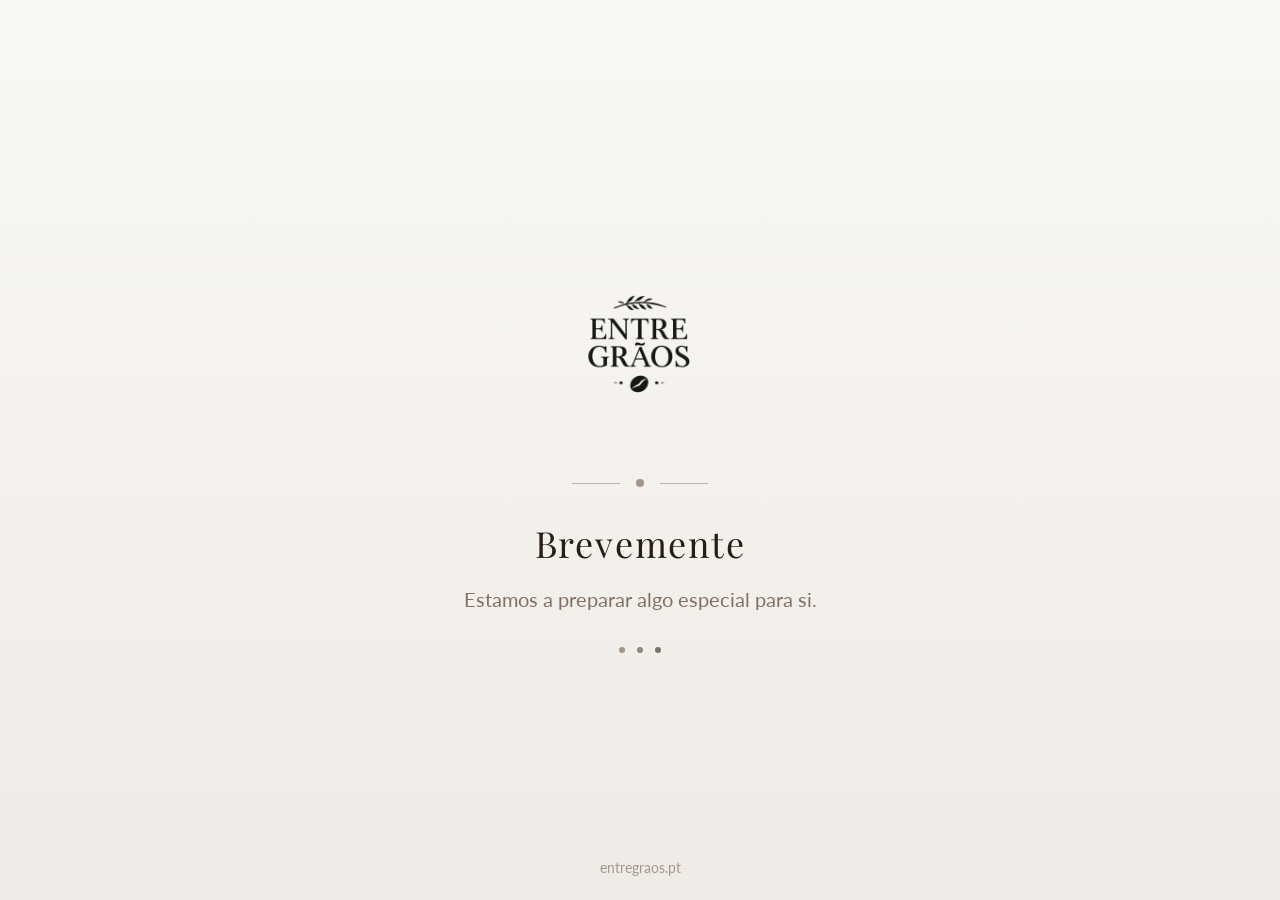
==== index.html @ 99900ed4 "Add files via upload" ====
<!DOCTYPE html>
<html lang="pt">
<head>
  <meta charset="UTF-8" />
  <meta name="viewport" content="width=device-width, initial-scale=1.0" />
  <title>Entre Grãos | Brevemente</title>
  <meta name="description" content="Entre Grãos - Em breve. Estamos a preparar algo especial para si." />
  <meta name="author" content="Entre Grãos" />
  <meta property="og:title" content="Entre Grãos | Brevemente" />
  <meta property="og:description" content="Em breve. Estamos a preparar algo especial para si." />
  <meta property="og:type" content="website" />
  <meta name="twitter:card" content="summary_large_image" />
  <link rel="preconnect" href="https://fonts.googleapis.com" />
  <link rel="preconnect" href="https://fonts.gstatic.com" crossorigin />
  <link href="https://fonts.googleapis.com/css2?family=Playfair+Display:wght@400;500;600;700&family=Lato:wght@300;400;700&display=swap" rel="stylesheet" />
  <link rel="stylesheet" href="style.css" />
</head>
<body>

  <!-- Decorative floating dots -->
  <div class="decorations">
    <span class="dot dot-1"></span>
    <span class="dot dot-2"></span>
    <span class="dot dot-3"></span>
    <span class="dot dot-4"></span>
  </div>

  <!-- Main content -->
  <main class="container">
    <img src="logo-entregraos.png" alt="Entre Grãos" class="logo" />

    <div class="divider">
      <span class="line"></span>
      <span class="circle"></span>
      <span class="line"></span>
    </div>

    <h1>Brevemente</h1>
    <p class="subtitle">Estamos a preparar algo especial para si.</p>

    <div class="loading-dots">
      <span></span>
      <span></span>
      <span></span>
    </div>
  </main>

  <footer>
    <p>entregraos.pt</p>
  </footer>

  <script src="script.js"></script>
</body>
</html>
---- style.css ----
/* === Reset & Base === */
*, *::before, *::after {
  margin: 0;
  padding: 0;
  box-sizing: border-box;
}

:root {
  --coffee-dark: hsl(25, 40%, 12%);
  --coffee-medium: hsl(25, 30%, 25%);
  --coffee-light: hsl(30, 25%, 35%);
  --cream: hsl(40, 35%, 94%);
  --cream-dark: hsl(35, 25%, 88%);
  --bg-start: hsl(40, 30%, 97%);
  --bg-end: hsl(35, 20%, 92%);
  --text-main: hsl(25, 30%, 12%);
  --text-muted: hsl(25, 15%, 45%);
}

html, body {
  height: 100%;
}

body {
  font-family: 'Lato', sans-serif;
  background: linear-gradient(180deg, var(--bg-start) 0%, var(--bg-end) 100%);
  color: var(--text-main);
  display: flex;
  flex-direction: column;
  align-items: center;
  justify-content: center;
  min-height: 100vh;
  overflow: hidden;
  position: relative;
  -webkit-font-smoothing: antialiased;
  -moz-osx-font-smoothing: grayscale;
}

/* === Decorative floating dots === */
.decorations {
  position: absolute;
  inset: 0;
  pointer-events: none;
}

.dot {
  position: absolute;
  border-radius: 50%;
  opacity: 0;
  animation: float-dot linear infinite;
}

.dot-1 {
  width: 12px; height: 12px;
  top: 80px; left: 40px;
  background: hsla(30, 25%, 35%, 0.2);
  animation-duration: 4s;
}

.dot-2 {
  width: 8px; height: 8px;
  top: 160px; right: 80px;
  background: hsla(25, 30%, 25%, 0.15);
  animation-duration: 5s;
  animation-delay: 1s;
}

.dot-3 {
  width: 16px; height: 16px;
  bottom: 128px; left: 25%;
  background: hsla(30, 25%, 35%, 0.1);
  animation-duration: 6s;
  animation-delay: 2s;
}

.dot-4 {
  width: 8px; height: 8px;
  bottom: 192px; right: 33%;
  background: hsla(25, 40%, 12%, 0.1);
  animation-duration: 4.5s;
  animation-delay: 0.5s;
}

@keyframes float-dot {
  0%, 100% { transform: translateY(0); opacity: 0.8; }
  50% { transform: translateY(-15px); opacity: 1; }
}

/* === Main Container === */
.container {
  display: flex;
  flex-direction: column;
  align-items: center;
  text-align: center;
  max-width: 480px;
  padding: 0 24px;
  position: relative;
  z-index: 1;

  /* Entry animation */
  opacity: 0;
  transform: translateY(30px);
  animation: fade-up 0.8s ease-out forwards;
}

/* === Logo === */
.logo {
  width: 224px;
  height: auto;
  margin-bottom: 40px;
  opacity: 0;
  transform: scale(0.9);
  animation: scale-in 0.6s ease-out 0.2s forwards;
}

@media (min-width: 768px) {
  .logo {
    width: 288px;
  }
}

/* === Divider === */
.divider {
  display: flex;
  align-items: center;
  gap: 16px;
  margin-bottom: 32px;
  opacity: 0;
  transform: scaleX(0);
  animation: divider-in 0.5s ease-out 0.4s forwards;
}

.divider .line {
  width: 48px;
  height: 1px;
  background: hsla(30, 25%, 35%, 0.4);
}

.divider .circle {
  width: 8px;
  height: 8px;
  border-radius: 50%;
  background: hsla(25, 30%, 25%, 0.5);
}

/* === Typography === */
h1 {
  font-family: 'Playfair Display', serif;
  font-size: 1.875rem;
  font-weight: 400;
  letter-spacing: 0.05em;
  margin-bottom: 16px;
  opacity: 0;
  transform: translateY(20px);
  animation: fade-up 0.6s ease-out 0.5s forwards;
}

@media (min-width: 768px) {
  h1 {
    font-size: 2.25rem;
  }
}

.subtitle {
  font-size: 1.125rem;
  line-height: 1.6;
  color: var(--text-muted);
  margin-bottom: 32px;
  opacity: 0;
  transform: translateY(20px);
  animation: fade-up 0.6s ease-out 0.6s forwards;
}

@media (min-width: 768px) {
  .subtitle {
    font-size: 1.25rem;
  }
}

/* === Loading dots === */
.loading-dots {
  display: flex;
  gap: 12px;
  opacity: 0;
  animation: fade-in 0.6s ease-out 0.8s forwards;
}

.loading-dots span {
  width: 6px;
  height: 6px;
  border-radius: 50%;
  display: inline-block;
  animation: pulse-dot 2s ease-in-out infinite;
}

.loading-dots span:nth-child(1) {
  background: hsla(30, 25%, 35%, 0.6);
  animation-delay: 0s;
}

.loading-dots span:nth-child(2) {
  background: hsla(25, 30%, 25%, 0.6);
  animation-delay: 0.3s;
}

.loading-dots span:nth-child(3) {
  background: hsla(25, 40%, 12%, 0.6);
  animation-delay: 0.6s;
}

@keyframes pulse-dot {
  0%, 100% { transform: scale(1); }
  50% { transform: scale(1.3); }
}

/* === Footer === */
footer {
  position: absolute;
  bottom: 24px;
  text-align: center;
  opacity: 0;
  animation: fade-in 0.6s ease-out 1s forwards;
}

footer p {
  font-size: 0.875rem;
  color: hsla(25, 15%, 45%, 0.7);
}

/* === Keyframes === */
@keyframes fade-up {
  to {
    opacity: 1;
    transform: translateY(0);
  }
}

@keyframes scale-in {
  to {
    opacity: 1;
    transform: scale(1);
  }
}

@keyframes divider-in {
  to {
    opacity: 1;
    transform: scaleX(1);
  }
}

@keyframes fade-in {
  to {
    opacity: 1;
  }
}
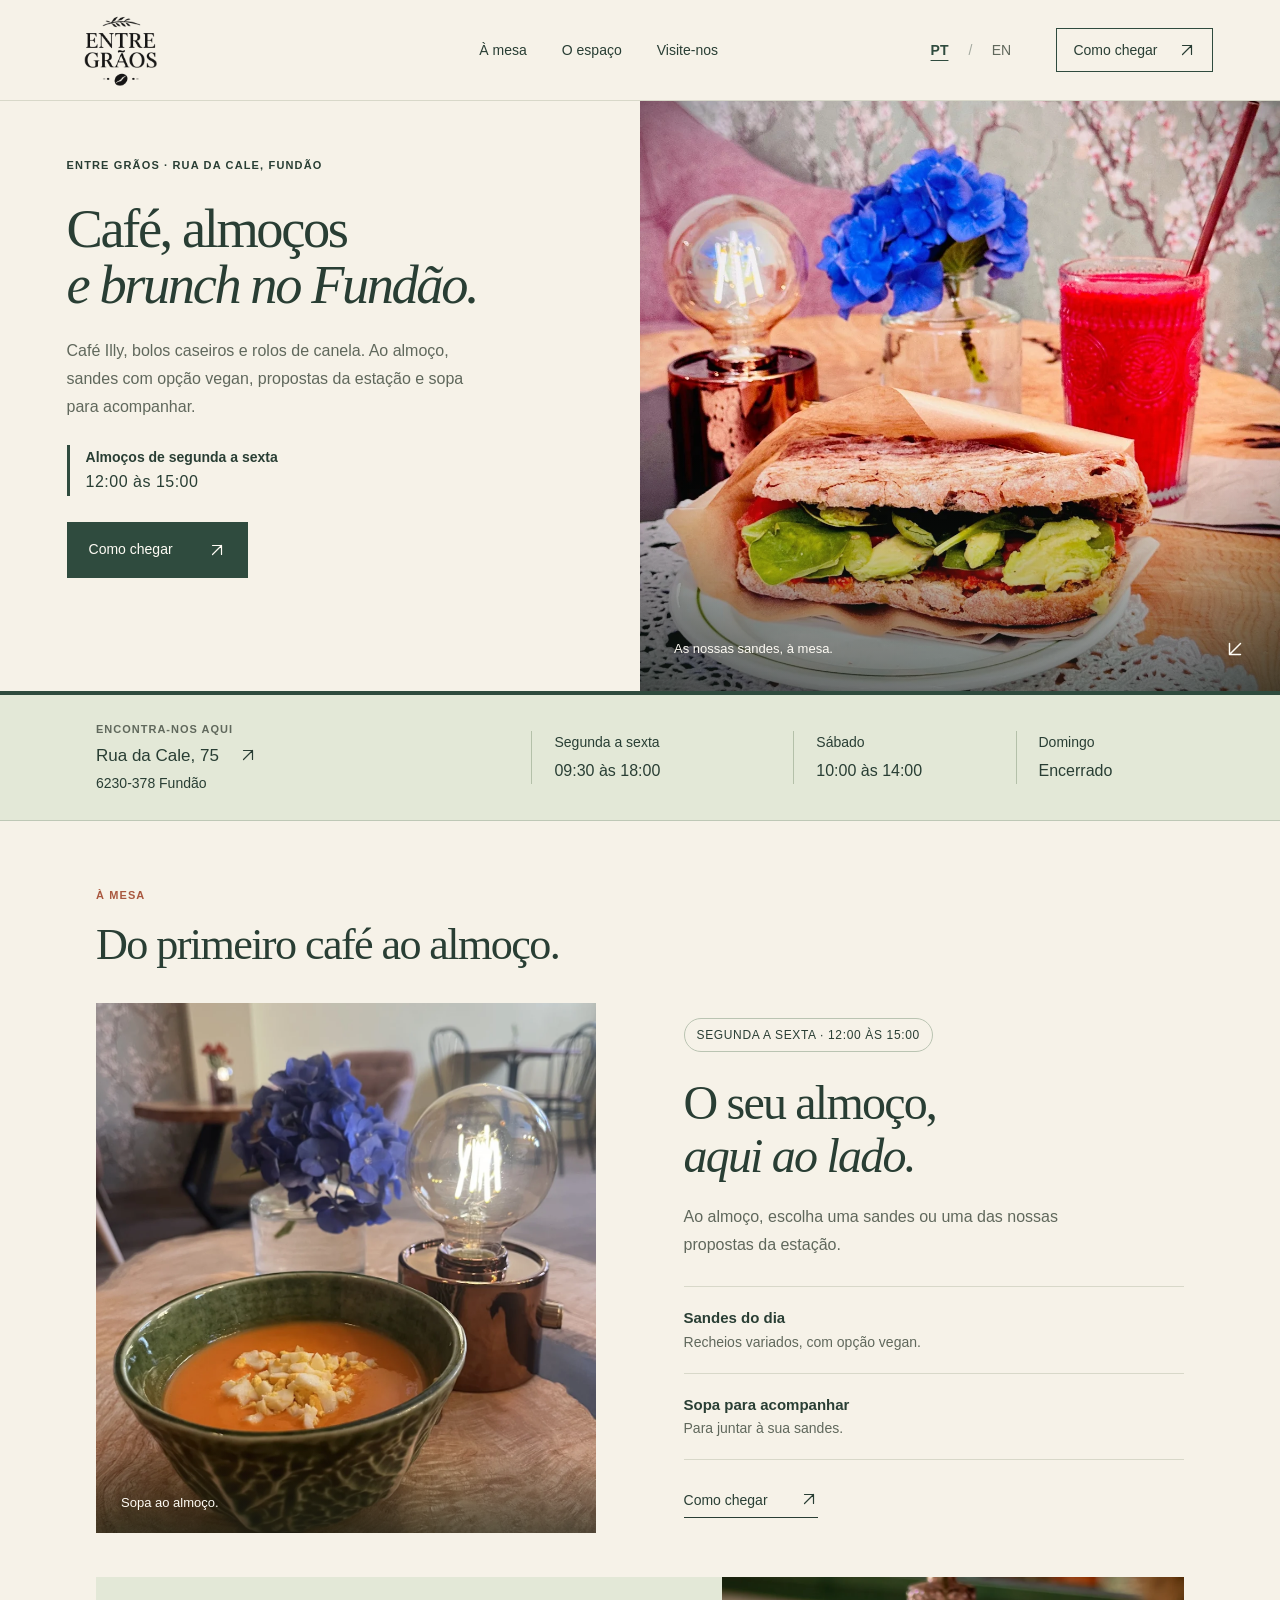
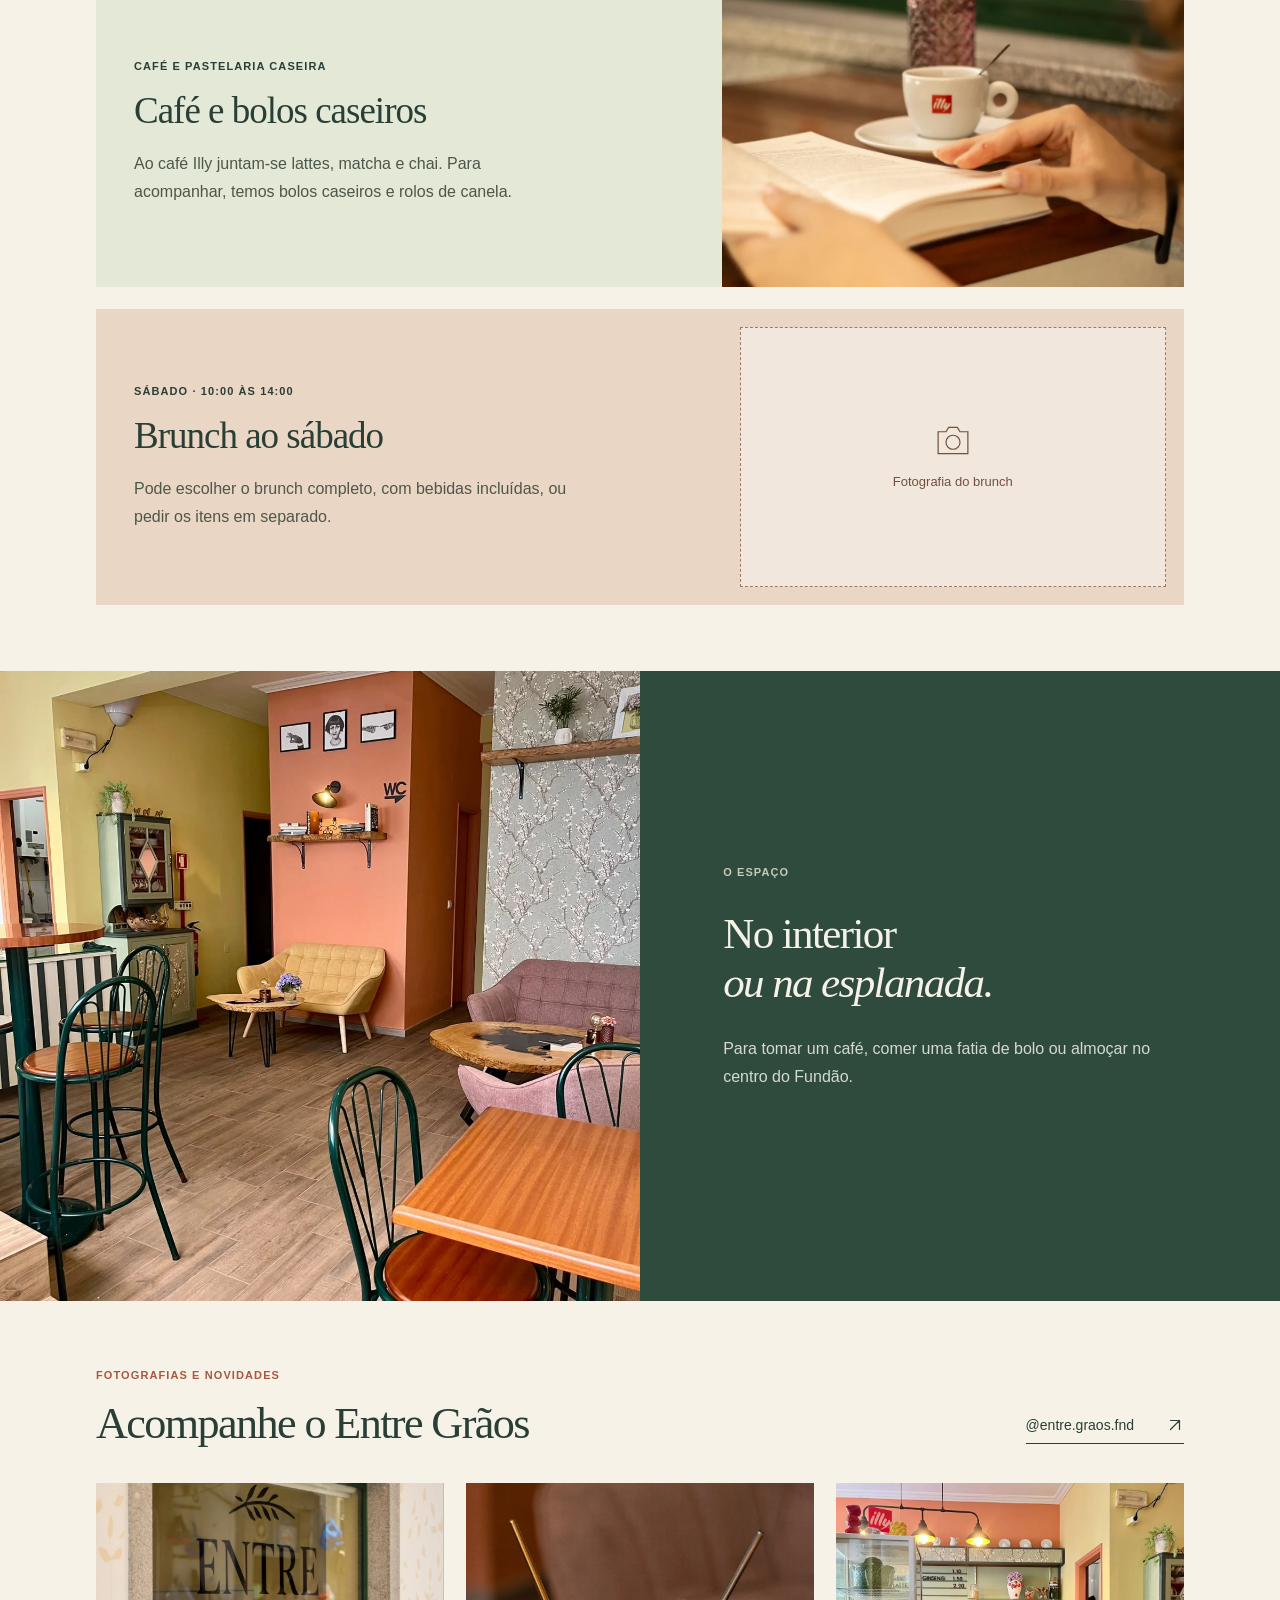
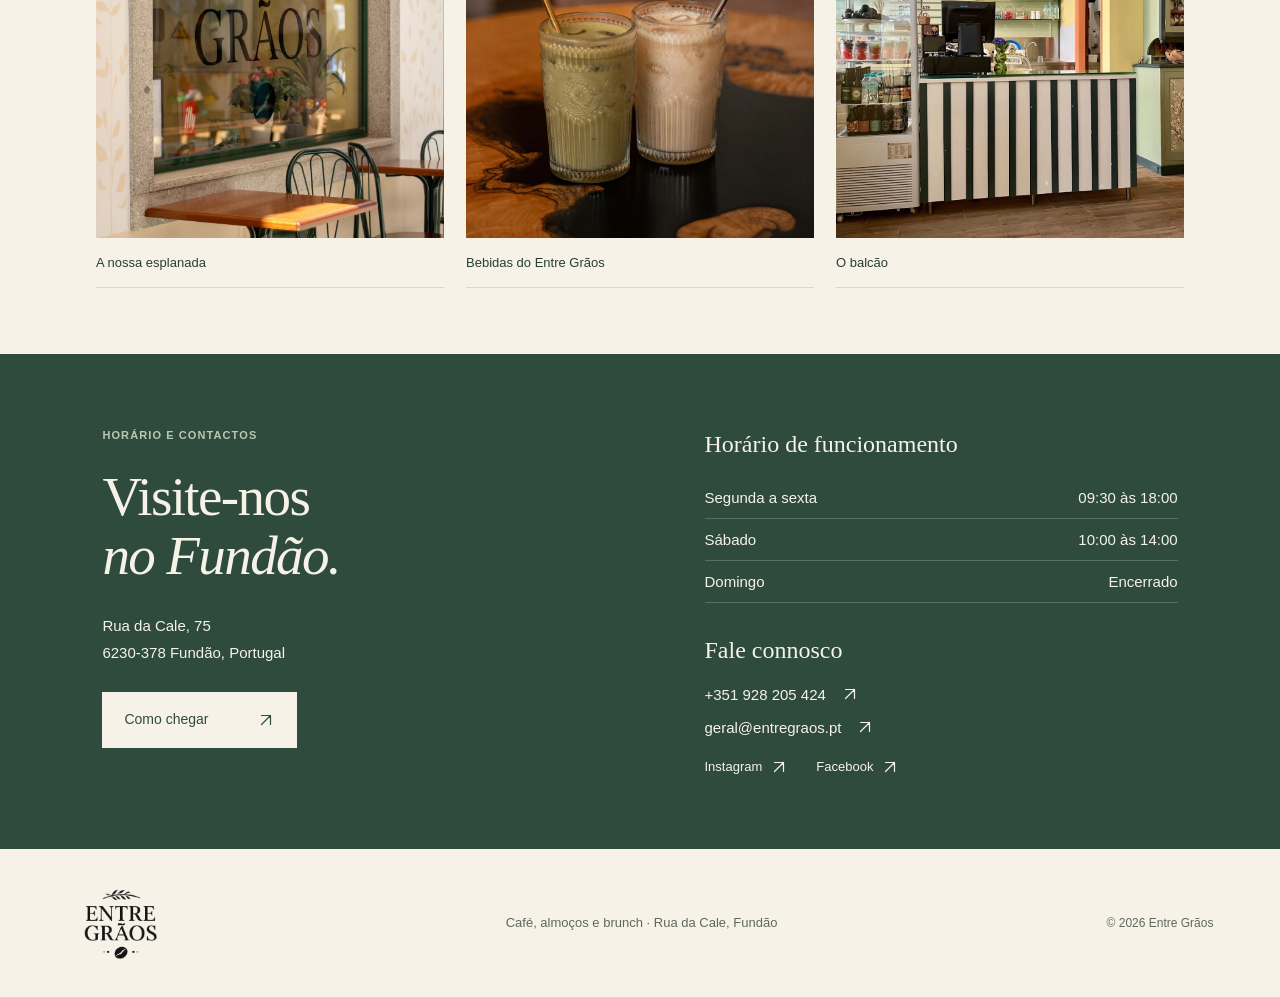
==== commit 85295932: "Prepare bilingual launch source with local SEO metadata and repeatable checks" ====
--- a/index.html
+++ b/index.html
@@ -1,54 +1,136 @@
 <!DOCTYPE html>
-<html lang="pt">
+<html lang="pt-PT">
 <head>
-  <meta charset="UTF-8" />
-  <meta name="viewport" content="width=device-width, initial-scale=1.0" />
-  <title>Entre Grãos | Brevemente</title>
-  <meta name="description" content="Entre Grãos - Em breve. Estamos a preparar algo especial para si." />
-  <meta name="author" content="Entre Grãos" />
-  <meta property="og:title" content="Entre Grãos | Brevemente" />
-  <meta property="og:description" content="Em breve. Estamos a preparar algo especial para si." />
-  <meta property="og:type" content="website" />
-  <meta name="twitter:card" content="summary_large_image" />
-  <link rel="preconnect" href="https://fonts.googleapis.com" />
-  <link rel="preconnect" href="https://fonts.gstatic.com" crossorigin />
-  <link href="https://fonts.googleapis.com/css2?family=Playfair+Display:wght@400;500;600;700&family=Lato:wght@300;400;700&display=swap" rel="stylesheet" />
-  <link rel="stylesheet" href="style.css" />
+  <meta charset="UTF-8">
+  <meta name="viewport" content="width=device-width, initial-scale=1.0">
+  <meta name="theme-color" content="#2f4b3e">
+  <title>Entre Grãos | Café, almoços e brunch no Fundão</title>
+  <meta name="description" content="Café, bolos caseiros, sandes e almoços de segunda a sexta. Brunch ao sábado no Entre Grãos, na Rua da Cale 75, no Fundão.">
+  <link rel="canonical" href="https://www.entregraos.pt/">
+  <link rel="alternate" hreflang="pt-PT" href="https://www.entregraos.pt/">
+  <link rel="alternate" hreflang="en" href="https://www.entregraos.pt/en/">
+  <link rel="alternate" hreflang="x-default" href="https://www.entregraos.pt/">
+  <meta property="og:title" content="Entre Grãos | Café, almoços e brunch no Fundão">
+  <meta property="og:description" content="Café, bolos caseiros, sandes e almoços de segunda a sexta. Brunch ao sábado no Entre Grãos, na Rua da Cale 75, no Fundão.">
+  <meta property="og:type" content="website">
+  <meta property="og:site_name" content="Entre Grãos">
+  <meta property="og:image:width" content="1440">
+  <meta property="og:image:height" content="1080">
+  <meta property="og:image:type" content="image/webp">
+  <meta property="og:locale" content="pt_PT">
+  <meta property="og:locale:alternate" content="en_GB">
+  <meta property="og:url" content="https://www.entregraos.pt/">
+  <meta property="og:image" content="https://www.entregraos.pt/assets/balcao.webp">
+  <meta property="og:image:alt" content="O balcão do café Entre Grãos no Fundão">
+  <meta name="twitter:card" content="summary_large_image">
+  <link rel="icon" href="assets/icons/favicon.ico?v=20261026-original-1" sizes="16x16 32x32 48x48">
+  <link rel="icon" href="assets/icons/favicon-32.png?v=20261026-original-1" type="image/png" sizes="32x32">
+  <link rel="apple-touch-icon" href="assets/icons/apple-touch-icon.png?v=20261026-original-1" sizes="180x180">
+  <link rel="stylesheet" href="style.css?v=20261026-static-languages-1">
+  <script defer src="script.js?v=20261026-static-languages-1"></script>
+  <script type="application/ld+json">
+  {
+    "@context": "https://schema.org",
+    "@type": "CafeOrCoffeeShop",
+    "@id": "https://www.entregraos.pt/#cafe",
+    "name": "Entre Grãos",
+    "url": "https://www.entregraos.pt/",
+    "telephone": "+351928205424",
+    "email": "geral@entregraos.pt",
+    "image": "https://www.entregraos.pt/assets/balcao.webp",
+    "logo": "https://www.entregraos.pt/logo-entregraos.png",
+    "address": {
+      "@type": "PostalAddress",
+      "streetAddress": "Rua da Cale 75",
+      "postalCode": "6230-378",
+      "addressLocality": "Fundão",
+      "addressCountry": "PT"
+    },
+    "openingHoursSpecification": [
+      {
+        "@type": "OpeningHoursSpecification",
+        "dayOfWeek": [
+          "Monday",
+          "Tuesday",
+          "Wednesday",
+          "Thursday",
+          "Friday"
+        ],
+        "opens": "09:30",
+        "closes": "18:00"
+      },
+      {
+        "@type": "OpeningHoursSpecification",
+        "dayOfWeek": "Saturday",
+        "opens": "10:00",
+        "closes": "14:00"
+      },
+      {
+        "@type": "OpeningHoursSpecification",
+        "dayOfWeek": "Sunday",
+        "opens": "00:00",
+        "closes": "00:00"
+      }
+    ],
+    "hasMap": "https://maps.app.goo.gl/PhbanYhNMqBERcAv9",
+    "sameAs": [
+      "https://www.instagram.com/entre.graos.fnd/",
+      "https://www.facebook.com/entregraos"
+    ]
+  }
+  </script>
+  <noscript><style>@media(max-width:760px){.site-header{height:auto;min-height:82px;flex-wrap:wrap}.desktop-nav{display:flex;order:3;justify-content:space-between;gap:14px;width:100%;margin:0;padding:0 0 8px}.menu-toggle{display:none}}</style></noscript>
 </head>
 <body>
+  <a class="skip-link" href="#main" data-i18n="skip">Saltar para o conteúdo</a>
+  <header class="site-header">
+    <a class="brand" href="#inicio" aria-label="Entre Grãos, início" data-i18n-aria="home"><img src="logo-entregraos.png" width="612" height="408" alt="Entre Grãos"></a>
+    <nav class="desktop-nav" aria-label="Navegação principal" data-i18n-aria="mainNav">
+      <a href="#a-mesa" data-i18n="navTable">À mesa</a><a href="#o-espaco" data-i18n="navSpace">O espaço</a><a href="#visite-nos" data-i18n="navVisit">Visite-nos</a>
+    </nav>
+    <div class="header-actions">
+      <nav class="language-switch" aria-label="Idioma / Language"><a href="./" lang="pt-PT" hreflang="pt-PT" aria-current="page" aria-label="Português">PT</a><span aria-hidden="true">/</span><a href="en/" lang="en" hreflang="en" aria-label="English">EN</a></nav>
+      <a class="header-directions" href="https://maps.app.goo.gl/PhbanYhNMqBERcAv9" target="_blank" rel="noopener noreferrer"><span data-i18n="directions">Como chegar</span><span aria-hidden="true"><svg width="18" height="18" class="icon-arrow" viewBox="0 0 24 24" fill="none" stroke="currentColor" stroke-width="1.6" stroke-linecap="round" stroke-linejoin="round" aria-hidden="true" focusable="false"><path d="M6 18 18 6M6 6h12v12"/></svg></span></a>
+      <button class="menu-toggle" type="button" aria-expanded="false" aria-controls="mobile-nav" aria-label="Abrir menu" data-i18n-aria="openMenu" data-menu-open="Abrir menu" data-menu-close="Fechar menu" hidden><span></span><span></span></button>
+    </div>
+    <nav id="mobile-nav" class="mobile-nav" aria-label="Navegação móvel" data-i18n-aria="mobileNav" hidden><a href="#a-mesa" data-i18n="navTable">À mesa</a><a href="#o-espaco" data-i18n="navSpace">O espaço</a><a href="#visite-nos" data-i18n="navVisit">Visite-nos</a><a href="https://maps.app.goo.gl/PhbanYhNMqBERcAv9" target="_blank" rel="noopener noreferrer" data-i18n="directions">Como chegar</a></nav>
+  </header>
 
-  <!-- Decorative floating dots -->
-  <div class="decorations">
-    <span class="dot dot-1"></span>
-    <span class="dot dot-2"></span>
-    <span class="dot dot-3"></span>
-    <span class="dot dot-4"></span>
-  </div>
+  <main id="main" tabindex="-1">
+    <section class="hero" id="inicio" aria-labelledby="hero-title">
+      <div class="hero-copy">
+        <p class="eyebrow"><span data-i18n="heroEyebrow">Entre Grãos · Rua da Cale, Fundão</span></p>
+        <h1 id="hero-title"><span data-i18n="heroTitle1">Café, almoços</span><em data-i18n="heroTitle2">e brunch no Fundão.</em></h1>
+        <p class="hero-description" data-i18n="heroDescription">Café Illy, bolos caseiros e rolos de canela. Ao almoço, sandes com opção vegan, propostas da estação e sopa para acompanhar.</p>
+        <div class="hero-note"><p><strong data-i18n="lunchWeek">Almoços de segunda a sexta</strong><span data-i18n="lunchTime">12:00 às 15:00</span></p></div>
+        <div class="hero-actions"><a class="button button-green" href="https://maps.app.goo.gl/PhbanYhNMqBERcAv9" target="_blank" rel="noopener noreferrer"><span data-i18n="directions">Como chegar</span><span aria-hidden="true"><svg width="18" height="18" class="icon-arrow" viewBox="0 0 24 24" fill="none" stroke="currentColor" stroke-width="1.6" stroke-linecap="round" stroke-linejoin="round" aria-hidden="true" focusable="false"><path d="M6 18 18 6M6 6h12v12"/></svg></span></a></div>
+      </div>
+      <figure class="hero-photo"><img src="assets/sandes.webp" width="1200" height="1600" alt="Uma sandes servida à mesa no Entre Grãos" data-i18n-alt="sandwichAlt" fetchpriority="high"><figcaption><span data-i18n="heroPhotoCaption">As nossas sandes, à mesa.</span><span aria-hidden="true"><svg width="18" height="18" class="icon-arrow icon-arrow-down-left" viewBox="0 0 24 24" fill="none" stroke="currentColor" stroke-width="1.6" stroke-linecap="round" stroke-linejoin="round" aria-hidden="true" focusable="false"><path d="M6 18 18 6M6 6h12v12"/></svg></span></figcaption></figure>
+    </section>
 
-  <!-- Main content -->
-  <main class="container">
-    <img src="logo-entregraos.png" alt="Entre Grãos" class="logo" />
+    <section class="quick-visit" id="informacoes" aria-label="Localização e horário" data-i18n-aria="quickVisit">
+      <div class="quick-location"><span class="eyebrow" data-i18n="findUs">Encontra-nos aqui</span><a href="https://maps.app.goo.gl/PhbanYhNMqBERcAv9" target="_blank" rel="noopener noreferrer">Rua da Cale, 75 <span aria-hidden="true"><svg width="18" height="18" class="icon-arrow" viewBox="0 0 24 24" fill="none" stroke="currentColor" stroke-width="1.6" stroke-linecap="round" stroke-linejoin="round" aria-hidden="true" focusable="false"><path d="M6 18 18 6M6 6h12v12"/></svg></span></a><span>6230-378 Fundão</span></div>
+      <dl class="quick-hours"><div><dt data-i18n="weekdays">Segunda a sexta</dt><dd data-i18n="weekdayTime">09:30 às 18:00</dd></div><div><dt data-i18n="saturday">Sábado</dt><dd data-i18n="saturdayTime">10:00 às 14:00</dd></div><div><dt data-i18n="sunday">Domingo</dt><dd data-i18n="closed">Encerrado</dd></div></dl>
+    </section>
 
-    <div class="divider">
-      <span class="line"></span>
-      <span class="circle"></span>
-      <span class="line"></span>
-    </div>
+    <section class="table-section section-wrap" id="a-mesa" aria-labelledby="table-title">
+      <div class="section-heading"><div><p class="eyebrow" data-i18n="tableEyebrow">À mesa</p><h2 id="table-title" data-i18n="tableTitle">Do primeiro café ao almoço.</h2></div></div>
+      <div class="lunch-feature">
+        <figure class="lunch-photo"><img src="assets/sopa.webp" width="1200" height="1600" loading="lazy" decoding="async" alt="Sopa servida numa taça verde no Entre Grãos" data-i18n-alt="soupAlt"><figcaption data-i18n="soupCaption">Sopa ao almoço.</figcaption></figure>
+        <div class="lunch-copy"><span class="pill" data-i18n="lunchPill">Segunda a sexta · 12:00 às 15:00</span><h3><span data-i18n="lunchTitle1">O seu almoço,</span><em data-i18n="lunchTitle2">aqui ao lado.</em></h3><p data-i18n="lunchDescription">Ao almoço, escolha uma sandes ou uma das nossas propostas da estação.</p><div class="lunch-details"><div><p><strong data-i18n="sandwichTitle">Sandes do dia</strong><span data-i18n="sandwichBody">Recheios variados, com opção vegan.</span></p></div><div><p><strong data-i18n="soupTitle">Sopa para acompanhar</strong><span data-i18n="soupBody">Para juntar à sua sandes.</span></p></div></div><a class="text-link" href="https://maps.app.goo.gl/PhbanYhNMqBERcAv9" target="_blank" rel="noopener noreferrer"><span data-i18n="lunchCta">Como chegar</span><span aria-hidden="true"><svg width="18" height="18" class="icon-arrow" viewBox="0 0 24 24" fill="none" stroke="currentColor" stroke-width="1.6" stroke-linecap="round" stroke-linejoin="round" aria-hidden="true" focusable="false"><path d="M6 18 18 6M6 6h12v12"/></svg></span></a></div>
+      </div>
+      <div class="moments-grid">
+        <article class="moment moment-coffee offer-feature" aria-labelledby="coffee-title"><div class="offer-copy"><div class="moment-top"><span class="eyebrow" data-i18n="coffeeEyebrow">Café e pastelaria caseira</span></div><h3 id="coffee-title" data-i18n="coffeeTitle">Café e bolos caseiros</h3><p data-i18n="coffeeDescription">Ao café Illy juntam-se lattes, matcha e chai. Para acompanhar, temos bolos caseiros e rolos de canela.</p></div><figure class="coffee-photo"><img src="assets/cafe.webp" width="1143" height="1600" loading="lazy" decoding="async" alt="Um café Illy servido à mesa" data-i18n-alt="coffeeAlt"></figure></article>
+        <article class="moment moment-brunch offer-feature" aria-labelledby="brunch-title"><div class="offer-copy"><div class="moment-top"><span class="eyebrow" data-i18n="brunchEyebrow">Sábado · 10:00 às 14:00</span></div><h3 id="brunch-title" data-i18n="brunchTitle">Brunch ao sábado</h3><p data-i18n="brunchDescription">Pode escolher o brunch completo, com bebidas incluídas, ou pedir os itens em separado.</p></div><div class="brunch-placeholder" role="img" aria-label="Espaço reservado para uma fotografia do brunch" data-i18n-aria="brunchPhotoAlt"><svg width="42" height="35" viewBox="0 0 48 40" fill="none" stroke="currentColor" stroke-width="1.4" aria-hidden="true" focusable="false"><path d="M7 10h9l3-5h10l3 5h9v25H7z"/><circle cx="24" cy="22" r="8"/></svg><span data-i18n="brunchPhotoLabel">Fotografia do brunch</span></div></article>
+      </div>
+    </section>
 
-    <h1>Brevemente</h1>
-    <p class="subtitle">Estamos a preparar algo especial para si.</p>
+    <section class="space-section" id="o-espaco" aria-labelledby="space-title"><div class="space-image"><img src="assets/interior.webp" width="1200" height="1600" loading="lazy" decoding="async" alt="Mesas no interior do Entre Grãos" data-i18n-alt="interiorAlt"></div><div class="space-copy"><p class="eyebrow" data-i18n="spaceEyebrow">O espaço</p><h2 id="space-title"><span data-i18n="spaceTitle1">No interior</span><em data-i18n="spaceTitle2">ou na esplanada.</em></h2><p data-i18n="spaceDescription">Para tomar um café, comer uma fatia de bolo ou almoçar no centro do Fundão.</p></div></section>
 
-    <div class="loading-dots">
-      <span></span>
-      <span></span>
-      <span></span>
-    </div>
+    <section class="journal-section section-wrap" aria-labelledby="journal-title"><div class="section-heading"><div><p class="eyebrow" data-i18n="journalEyebrow">Fotografias e novidades</p><h2 id="journal-title" data-i18n="journalTitle">Acompanhe o Entre Grãos</h2></div><a class="text-link instagram-link" href="https://www.instagram.com/entre.graos.fnd/" target="_blank" rel="noopener noreferrer"><span>@entre.graos.fnd</span><span aria-hidden="true"><svg width="18" height="18" class="icon-arrow" viewBox="0 0 24 24" fill="none" stroke="currentColor" stroke-width="1.6" stroke-linecap="round" stroke-linejoin="round" aria-hidden="true" focusable="false"><path d="M6 18 18 6M6 6h12v12"/></svg></span></a></div><div class="photo-journal"><figure><img src="assets/esplanada.webp" width="1143" height="1600" loading="lazy" decoding="async" alt="Uma mesa na esplanada junto à janela do Entre Grãos" data-i18n-alt="terraceAlt"><figcaption><span data-i18n="gallery1">A nossa esplanada</span></figcaption></figure><figure><img src="assets/bebidas.webp" width="1143" height="1600" loading="lazy" decoding="async" alt="Duas bebidas servidas no Entre Grãos" data-i18n-alt="drinksAlt"><figcaption><span data-i18n="gallery2">Bebidas do Entre Grãos</span></figcaption></figure><figure><img src="assets/balcao.webp" width="1440" height="1080" loading="lazy" decoding="async" alt="O balcão verde e creme do café Entre Grãos" data-i18n-alt="counterAlt"><figcaption><span data-i18n="gallery3">O balcão</span></figcaption></figure></div></section>
+
+    <section class="visit-section" id="visite-nos" aria-labelledby="visit-title"><div class="visit-main"><p class="eyebrow" data-i18n="visitEyebrow">Horário e contactos</p><h2 id="visit-title"><span data-i18n="visitTitle1">Visite-nos</span><em data-i18n="visitTitle2">no Fundão.</em></h2><address>Rua da Cale, 75<br>6230-378 Fundão, Portugal</address><a class="button button-cream" href="https://maps.app.goo.gl/PhbanYhNMqBERcAv9" target="_blank" rel="noopener noreferrer"><span data-i18n="directions">Como chegar</span><span aria-hidden="true"><svg width="18" height="18" class="icon-arrow" viewBox="0 0 24 24" fill="none" stroke="currentColor" stroke-width="1.6" stroke-linecap="round" stroke-linejoin="round" aria-hidden="true" focusable="false"><path d="M6 18 18 6M6 6h12v12"/></svg></span></a></div><div class="visit-info"><div class="hours"><h3 data-i18n="hoursTitle">Horário de funcionamento</h3><dl><div><dt data-i18n="weekdays">Segunda a sexta</dt><dd data-i18n="weekdayTime">09:30 às 18:00</dd></div><div><dt data-i18n="saturday">Sábado</dt><dd data-i18n="saturdayTime">10:00 às 14:00</dd></div><div><dt data-i18n="sunday">Domingo</dt><dd data-i18n="closed">Encerrado</dd></div></dl></div><div class="contact"><h3 data-i18n="contactTitle">Fale connosco</h3><a href="tel:+351928205424">+351 928 205 424 <span aria-hidden="true"><svg width="18" height="18" class="icon-arrow" viewBox="0 0 24 24" fill="none" stroke="currentColor" stroke-width="1.6" stroke-linecap="round" stroke-linejoin="round" aria-hidden="true" focusable="false"><path d="M6 18 18 6M6 6h12v12"/></svg></span></a><a href="mailto:geral@entregraos.pt">geral@entregraos.pt <span aria-hidden="true"><svg width="18" height="18" class="icon-arrow" viewBox="0 0 24 24" fill="none" stroke="currentColor" stroke-width="1.6" stroke-linecap="round" stroke-linejoin="round" aria-hidden="true" focusable="false"><path d="M6 18 18 6M6 6h12v12"/></svg></span></a><div class="social-links"><a href="https://www.instagram.com/entre.graos.fnd/" target="_blank" rel="noopener noreferrer">Instagram <svg width="18" height="18" class="icon-arrow" viewBox="0 0 24 24" fill="none" stroke="currentColor" stroke-width="1.6" stroke-linecap="round" stroke-linejoin="round" aria-hidden="true" focusable="false"><path d="M6 18 18 6M6 6h12v12"/></svg></a><a href="https://www.facebook.com/entregraos" target="_blank" rel="noopener noreferrer">Facebook <svg width="18" height="18" class="icon-arrow" viewBox="0 0 24 24" fill="none" stroke="currentColor" stroke-width="1.6" stroke-linecap="round" stroke-linejoin="round" aria-hidden="true" focusable="false"><path d="M6 18 18 6M6 6h12v12"/></svg></a></div></div></div></section>
   </main>
-
-  <footer>
-    <p>entregraos.pt</p>
-  </footer>
-
-  <script src="script.js"></script>
+  <footer class="site-footer"><a href="#inicio" class="brand footer-brand" aria-label="Entre Grãos, início" data-i18n-aria="home"><img src="logo-entregraos.png" width="612" height="408" alt="Entre Grãos" loading="lazy" decoding="async"></a><p data-i18n="footerNote">Café, almoços e brunch · Rua da Cale, Fundão</p><span class="copyright">© <span id="year">2026</span> Entre Grãos</span></footer>
 </body>
 </html>
--- a/style.css
+++ b/style.css
@@ -1,256 +1,1839 @@
-/* === Reset & Base === */
-*, *::before, *::after {
-  margin: 0;
-  padding: 0;
-  box-sizing: border-box;
+:root {
+  --cream:#f6f2e8;
+  --paper:#fffcf5;
+  --green:#2f4b3e;
+  --ink:#293e34;
+  --muted:#60685c;
+  --line:#d8d8c9;
+  --clay:#a9583f;
+  --sage:#e3e8d7;
+  --sans:Arial,Helvetica,sans-serif;
+  --serif:Georgia,'Times New Roman',serif
+}
+* {
+  box-sizing:border-box
+}
+html {
+  scroll-behavior:smooth;
+  scroll-padding-top:102px
+}
+body {
+  margin:0;
+  background:var(--cream);
+  color:var(--ink);
+  font-family:var(--sans);
+  -webkit-font-smoothing:antialiased
+}
+button,a {
+  -webkit-tap-highlight-color:transparent
+}
+a {
+  color:inherit;
+  text-decoration:none
+}
+button {
+  font:inherit
+}
+button,a {
+  touch-action:manipulation
+}
+a:focus-visible,button:focus-visible {
+  outline:3px solid var(--clay);
+  outline-offset:6px
+}
+img {
+  display:block;
+  width:100%;
+  height:100%;
+  object-fit:cover
+}
+figure,p,h1,h2,h3 {
+  margin:0
+}
+button {
+  cursor:pointer
+}
+::selection {
+  color:var(--paper);
+  background:var(--clay)
+}
+.skip-link {
+  position:fixed;
+  top:12px;
+  left:12px;
+  background:var(--green);
+  color:white;
+  padding:16px;
+  z-index:20;
+  transform:translateY(-150%)
+}
+.skip-link:focus {
+  transform:translateY(0)
+}
+.site-header {
+  height:101px;
+  display:flex;
+  align-items:center;
+  justify-content:space-between;
+  padding:0 5.2%;
+  border-bottom:1px solid var(--line);
+  background:var(--cream);
+  position:relative;
+  z-index:10
+}
+.brand {
+  height:88px;
+  width:110px;
+  position:relative;
+  overflow:hidden;
+  flex:none
+}
+.brand img {
+  position:absolute;
+  width:205px;
+  height:auto;
+  max-width:none;
+  top:-24px;
+  left:-48px;
+  mix-blend-mode:multiply
+}
+.desktop-nav {
+  display:flex;
+  gap:35px;
+  margin-left:9%
+}
+.desktop-nav a {
+  font-size:13px;
+  padding:16px 0;
+  position:relative
+}
+.desktop-nav a:after {
+  content:'';
+  position:absolute;
+  height:1px;
+  width:0;
+  bottom:10px;
+  left:0;
+  background:var(--green);
+  transition:width .2s
+}
+.desktop-nav a:hover:after {
+  width:100%
+}
+.header-actions {
+  display:flex;
+  gap:33px;
+  align-items:center
+}
+.language-switch {
+  display:flex;
+  align-items:center;
+  gap:7px;
+  font-size:11px
+}
+.language-switch span {
+  opacity:.4
+}
+.language-switch a {
+  background:none;
+  border:0;
+  color:var(--muted);
+  padding:10px 2px;
+  min-height:44px
+}
+.language-switch a[aria-current=page] {
+  color:var(--green);
+  font-weight:bold;
+  text-decoration:underline;
+  text-underline-offset:5px
+}
+.header-directions {
+  font-size:12px;
+  border:1px solid var(--green);
+  padding:12px 16px;
+  display:flex;
+  gap:21px;
+  align-items:center
+}
+.header-directions:hover {
+  background:var(--green);
+  color:var(--cream)
+}
+.menu-toggle {
+  display:none
+}
+.hero {
+  position:relative;
+  display:grid;
+  grid-template-columns:1fr 1fr;
+  min-height:650px
+}
+.hero-copy {
+  padding:79px 10% 53px 10.4%;
+  display:flex;
+  align-items:flex-start;
+  flex-direction:column
+}
+.eyebrow {
+  font-size:10px;
+  line-height:1.5;
+  letter-spacing:1.5px;
+  text-transform:uppercase;
+  font-weight:600
+}
+.hero-copy .eyebrow {
+  display:flex;
+  gap:12px;
+  align-items:center;
+  margin-bottom:32px
+}
+.tiny-sun {
+  font-size:20px;
+  color:var(--clay)
+}
+h1 {
+  font-family:var(--serif);
+  font-size:clamp(50px,5.7vw,86px);
+  line-height:1.04;
+  letter-spacing:-3.5px;
+  font-weight:400
+}
+h1 span,h1 em {
+  display:block
+}
+em {
+  font-weight:400
+}
+h1 em {
+  white-space:nowrap
+}
+.hero-description {
+  max-width:340px;
+  font-size:14px;
+  line-height:1.8;
+  margin-top:28px;
+  color:var(--muted)
+}
+.button {
+  display:inline-flex;
+  justify-content:space-between;
+  align-items:center;
+  gap:35px;
+  padding:18px 22px;
+  font-size:12px;
+  line-height:1.4;
+  transition:background .2s,transform .2s
+}
+.button:hover {
+  transform:translateY(-2px)
+}
+.button-green {
+  background:var(--green);
+  color:var(--paper)
+}
+.button-green:hover {
+  background:#203b2e
+}
+.hero-copy .button {
+  margin-top:29px
+}
+.button span:last-child {
+  font-size:19px;
+  line-height:1
+}
+.hero-note {
+  display:flex;
+  gap:15px;
+  align-items:center;
+  margin-top:auto;
+  padding-top:40px
+}
+.note-line {
+  height:36px;
+  width:1px;
+  background:var(--clay)
+}
+.hero-note p {
+  font-size:10px;
+  line-height:1.8
+}
+.hero-note strong {
+  font-weight:500;
+  display:block
+}
+.hero-note p>span {
+  color:var(--muted);
+  letter-spacing:.5px
+}
+.hero-photo {
+  min-height:650px;
+  position:relative;
+  overflow:hidden
+}
+.hero-photo img {
+  position:absolute;
+  inset:0;
+  object-position:center 60%
+}
+.hero-photo:after {
+  content:'';
+  position:absolute;
+  inset:60% 0 0;
+  background:linear-gradient(transparent,#15231b8c)
+}
+.hero-photo figcaption {
+  position:absolute;
+  z-index:1;
+  bottom:28px;
+  left:34px;
+  right:34px;
+  color:var(--paper);
+  font-size:13px;
+  display:flex;
+  justify-content:space-between;
+  align-items:center
+}
+.hero-photo figcaption>span:last-child {
+  font-size:25px
+}
+.hero-stamp {
+  position:absolute;
+  left:50%;
+  top:39px;
+  transform:translateX(-50%) rotate(-12deg);
+  width:102px;
+  height:102px;
+  display:flex;
+  flex-direction:column;
+  justify-content:center;
+  align-items:center;
+  border-radius:50%;
+  background:var(--cream);
+  border:1px solid var(--green);
+  outline:6px solid var(--cream);
+  font-size:12px;
+  letter-spacing:3px;
+  gap:3px
+}
+.hero-stamp svg {
+  width:38px;
+  height:25px
+}
+.day-strip {
+  display:flex;
+  justify-content:center;
+  align-items:center;
+  gap:7%;
+  background:var(--sage);
+  border-bottom:1px solid #cad1bf;
+  border-top:1px solid #cad1bf;
+  padding:23px 5%;
+  font-size:11px;
+  letter-spacing:1px
+}
+.strip-flower {
+  color:var(--clay);
+  font-size:23px;
+  line-height:1
+}
+.section-wrap {
+  padding:92px 7.5%
+}
+.section-heading {
+  display:flex;
+  justify-content:space-between;
+  align-items:flex-end;
+  gap:40px;
+  margin-bottom:43px
+}
+.section-heading .eyebrow {
+  color:var(--clay);
+  margin-bottom:16px
+}
+h2 {
+  font-family:var(--serif);
+  font-weight:400;
+  font-size:clamp(35px,3.45vw,50px);
+  line-height:1.12;
+  letter-spacing:-1.6px
+}
+.section-intro {
+  max-width:265px;
+  line-height:1.75;
+  font-size:12px;
+  color:var(--muted);
+  margin-bottom:3px
+}
+.lunch-feature {
+  display:grid;
+  grid-template-columns:1fr 1fr;
+  gap:8%;
+  align-items:center
+}
+.lunch-photo {
+  height:530px;
+  position:relative
+}
+.lunch-photo img {
+  object-position:center 58%
+}
+.lunch-photo figcaption {
+  position:absolute;
+  bottom:0;
+  left:0;
+  right:0;
+  background:linear-gradient(transparent,#1a271b99);
+  color:var(--paper);
+  padding:45px 25px 23px;
+  font-size:11px
+}
+.pill {
+  font-size:9px;
+  text-transform:uppercase;
+  letter-spacing:1.1px;
+  padding:9px 12px;
+  border:1px solid #bac4b2;
+  display:inline-block;
+  border-radius:30px
+}
+.lunch-copy h3 {
+  font-family:var(--serif);
+  font-size:48px;
+  line-height:1.1;
+  font-weight:400;
+  letter-spacing:-1.8px;
+  margin:25px 0 21px
+}
+.lunch-copy h3 span,.lunch-copy h3 em {
+  display:block
+}
+.lunch-copy>p {
+  font-size:13px;
+  line-height:1.85;
+  color:var(--muted);
+  max-width:395px
+}
+.lunch-details {
+  margin:27px 0 29px;
+  border-top:1px solid var(--line)
+}
+.lunch-details>div {
+  display:flex;
+  gap:18px;
+  padding:18px 0;
+  border-bottom:1px solid var(--line)
+}
+.detail-number {
+  color:var(--clay);
+  font-size:10px;
+  padding-top:2px
+}
+.lunch-details p {
+  font-size:12px;
+  line-height:1.7
+}
+.lunch-details strong {
+  display:block;
+  font-weight:500
+}
+.lunch-details p>span {
+  display:block;
+  color:var(--muted);
+  font-size:11px
+}
+.text-link {
+  display:inline-flex;
+  align-items:center;
+  gap:32px;
+  font-size:12px;
+  padding-bottom:7px;
+  border-bottom:1px solid currentColor
+}
+.text-link span:last-child {
+  font-size:18px
+}
+.text-link:hover {
+  color:var(--clay)
+}
+.moments-grid {
+  display:grid;
+  grid-template-columns:1fr .82fr 1fr;
+  gap:0;
+  margin-top:54px
+}
+.moment {
+  padding:30px 29px;
+  min-height:345px;
+  display:flex;
+  align-items:flex-start;
+  flex-direction:column
+}
+.moment-coffee {
+  background:var(--sage)
+}
+.moment-brunch {
+  background:#ead6c5
+}
+.moment-top {
+  display:flex;
+  align-items:center;
+  justify-content:space-between;
+  gap:12px;
+  width:100%;
+  margin-bottom:24px
+}
+.moment-top .eyebrow {
+  font-size:8px;
+  letter-spacing:1px
+}
+.moment-icon {
+  font-family:var(--serif);
+  font-size:24px;
+  filter:grayscale(1)
+}
+.sun-icon {
+  font-size:37px;
+  line-height:1;
+  color:var(--clay);
+  filter:none
+}
+.moment h3 {
+  font-family:var(--serif);
+  font-weight:400;
+  font-size:34px;
+  letter-spacing:-1px;
+  line-height:1.1;
+  margin-bottom:20px
+}
+.moment p {
+  font-size:11px;
+  line-height:1.9;
+  color:#4d5749;
+  max-width:290px
+}
+.small-label {
+  font-size:9px;
+  margin-top:auto;
+  padding-top:25px;
+  letter-spacing:.2px
+}
+.moment .text-link {
+  font-size:10px;
+  margin-top:auto;
+  padding-top:22px
+}
+.coffee-photo {
+  min-height:345px
+}
+.coffee-photo img {
+  object-position:center 50%
+}
+.space-section {
+  display:grid;
+  grid-template-columns:1fr 1fr;
+  background:var(--green);
+  color:var(--cream)
+}
+.space-image {
+  height:630px
+}
+.space-image img {
+  object-position:center 52%
+}
+.space-copy {
+  padding:80px 14% 60px 13%;
+  display:flex;
+  flex-direction:column;
+  align-items:flex-start;
+  justify-content:center
+}
+.space-copy .eyebrow {
+  color:#c4cbb7;
+  margin-bottom:28px
+}
+.space-copy h2 {
+  font-size:43px;
+  line-height:1.14;
+  margin-bottom:28px
+}
+.space-copy h2 span,.space-copy h2 em {
+  display:block
+}
+.space-copy>p:not(.eyebrow) {
+  font-size:12px;
+  line-height:1.9;
+  color:#d5dace;
+  margin-bottom:17px
+}
+.space-address {
+  display:flex;
+  gap:20px;
+  align-items:center;
+  padding-top:25px;
+  margin-top:17px;
+  border-top:1px solid #667968;
+  width:100%
+}
+.address-star {
+  font-size:38px;
+  color:#d8b798
+}
+.space-address p {
+  font-size:10px;
+  line-height:1.8
+}
+.space-address p>span {
+  display:block;
+  color:#bdc9b6
+}
+.space-address strong {
+  font-weight:500
+}
+.journal-section {
+  padding-top:85px;
+  padding-bottom:73px
+}
+.instagram-link {
+  margin-bottom:5px
+}
+.photo-journal {
+  display:grid;
+  grid-template-columns:1fr 1fr 1fr;
+  gap:22px
+}
+.photo-journal figure img {
+  height:355px;
+  object-position:center
+}
+.photo-journal figure:nth-child(3) img {
+  object-position:49%
+}
+.photo-journal figcaption {
+  font-size:10px;
+  display:flex;
+  gap:17px;
+  padding:17px 0;
+  border-bottom:1px solid var(--line)
+}
+.photo-journal figcaption>span:first-child {
+  font-size:9px;
+  color:var(--clay)
 }
 
-:root {
-  --coffee-dark: hsl(25, 40%, 12%);
-  --coffee-medium: hsl(25, 30%, 25%);
-  --coffee-light: hsl(30, 25%, 35%);
-  --cream: hsl(40, 35%, 94%);
-  --cream-dark: hsl(35, 25%, 88%);
-  --bg-start: hsl(40, 30%, 97%);
-  --bg-end: hsl(35, 20%, 92%);
-  --text-main: hsl(25, 30%, 12%);
-  --text-muted: hsl(25, 15%, 45%);
+.visit-section {
+  background:var(--green);
+  color:var(--cream);
+  padding:73px 8%;
+  display:grid;
+  grid-template-columns:1fr 1fr;
+  gap:12%
+}
+.visit-main .eyebrow {
+  color:#bbc8b4;
+  margin-bottom:25px
+}
+.visit-main h2 {
+  font-size:55px;
+  line-height:1.07
+}
+.visit-main h2 span,.visit-main h2 em {
+  display:block
+}
+.visit-main address {
+  font-style:normal;
+  font-size:13px;
+  line-height:1.8;
+  margin:26px 0
+}
+.button-cream {
+  color:var(--green);
+  background:var(--cream);
+  min-width:195px
+}
+.button-cream:hover {
+  background:#e4e9d6
+}
+.visit-info {
+  display:grid;
+  grid-template-columns:1fr;
+  gap:34px;
+  padding-top:4px
+}
+.visit-info h3 {
+  font-family:var(--serif);
+  font-size:24px;
+  font-weight:400;
+  margin-bottom:19px
+}
+.hours dl {
+  margin:0
+}
+.hours dl>div {
+  display:flex;
+  justify-content:space-between;
+  gap:20px;
+  border-bottom:1px solid #5a7060;
+  padding:12px 0;
+  font-size:12px
+}
+.hours dd {
+  margin:0
 }
 
-html, body {
-  height: 100%;
-}
 
-body {
-  font-family: 'Lato', sans-serif;
-  background: linear-gradient(180deg, var(--bg-start) 0%, var(--bg-end) 100%);
-  color: var(--text-main);
+.contact h3 {
+  margin-bottom:14px
+}
+.contact>a {
+  font-size:12px;
+  display:flex;
+  gap:15px;
+  align-items:center;
+  line-height:2.2;
+  width:max-content
+}
+.contact a:hover {
+  color:#e5c6aa
+}
+.social-links {
+  display:flex;
+  gap:28px;
+  font-size:10px;
+  margin-top:14px
+}
+.site-footer {
+  display:flex;
+  align-items:center;
+  justify-content:space-between;
+  padding:30px 5.2%;
+  gap:25px
+}
+.footer-wordmark {
+  font-family:var(--serif);
+  font-size:26px;
+  letter-spacing:-1px;
+  display:flex;
+  gap:17px;
+  align-items:center
+}
+.footer-wordmark span {
+  color:var(--clay);
+  font-size:24px
+}
+.site-footer p {
+  font-size:10px;
+  color:var(--muted)
+}
+.copyright {
+  font-size:9px;
+  color:var(--muted)
+}
+@media(min-width:1500px) {
+  .hero {
+    min-height:730px
+  }
+  .hero-photo {
+    min-height:730px
+  }
+  .hero-copy {
+    padding-top:110px;
+    padding-bottom:75px
+  }
+  .section-wrap {
+    padding-left:max(7.5%,calc((100% - 1320px)/2));
+    padding-right:max(7.5%,calc((100% - 1320px)/2))
+  }
+  .lunch-photo {
+    height:590px
+  }
+  .moment {
+    min-height:390px;
+    padding:38px
+  }
+  .moment h3 {
+    font-size:39px
+  }
+  .moment p {
+    font-size:13px
+  }
+  .space-copy {
+    padding-left:14%;
+    padding-right:19%
+  }
+  .space-copy h2 {
+    font-size:51px
+  }
+  .space-copy>p:not(.eyebrow) {
+    font-size:14px
+  }
+  .photo-journal figure img {
+    height:400px
+  }
+}
+@media(max-width:1050px) {
+  .site-header {
+    padding:0 4%
+  }
+  .desktop-nav {
+    margin-left:0;
+    gap:24px
+  }
+  .header-actions {
+    gap:20px
+  }
+  .hero-copy {
+    padding:58px 9% 40px 8%
+  }
+  .hero-photo,.hero {
+    min-height:605px
+  }
+  h1 {
+    font-size:60px;
+    letter-spacing:-2.5px
+  }
+  .hero-copy .eyebrow {
+    font-size:8px
+  }
+  .hero-description {
+    font-size:13px
+  }
+  .hero-stamp {
+    width:83px;
+    height:83px;
+    font-size:10px
+  }
+  .day-strip {
+    gap:5%;
+    font-size:10px
+  }
+  .section-wrap {
+    padding:70px 6%
+  }
+  .lunch-feature {
+    gap:6%
+  }
+  .lunch-copy h3 {
+    font-size:40px
+  }
+  .lunch-photo {
+    height:500px
+  }
+  .moment {
+    padding:25px 21px
+  }
+  .moment h3 {
+    font-size:29px
+  }
+  .moment-top {
+    min-height:33px
+  }
+  .space-copy {
+    padding:55px 10%
+  }
+  .space-copy h2 {
+    font-size:36px
+  }
+  .space-image {
+    height:590px
+  }
+  .photo-journal figure img {
+    height:290px
+  }
+  .visit-section {
+    padding:65px 7%;
+    gap:10%
+  }
+  .visit-main h2 {
+    font-size:48px
+  }
+}
+@media(max-width:760px) {
+  html {
+    scroll-padding-top:85px
+  }
+  .site-header {
+    height:82px;
+    padding:0 6%
+  }
+  .brand {
+    height:78px;
+    width:93px
+  }
+  .brand img {
+    width:177px;
+    top:-20px;
+    left:-43px
+  }
+  .desktop-nav,.header-directions {
+    display:none
+  }
+  .header-actions {
+    gap:22px
+  }
+  .language-switch {
+    font-size:12px
+  }
+  .language-switch a {
+    padding:10px 5px
+  }
+  .menu-toggle {
+    display:flex;
+    flex-direction:column;
+    justify-content:center;
+    gap:6px;
+    width:42px;
+    height:44px;
+    background:none;
+    border:1px solid #b6bfaf;
+    padding:11px
+  }
+  .menu-toggle span {
+    width:18px;
+    height:1px;
+    background:var(--green);
+    transition:transform .2s
+  }
+  .menu-toggle[aria-expanded=true] span:first-child {
+    transform:translateY(3.5px) rotate(45deg)
+  }
+  .menu-toggle[aria-expanded=true] span:last-child {
+    transform:translateY(-3.5px) rotate(-45deg)
+  }
+  .mobile-nav:not([hidden]) {
+    display:flex;
+    flex-direction:column;
+    position:absolute;
+    top:82px;
+    left:0;
+    right:0;
+    background:var(--cream);
+    padding:14px 6% 24px;
+    border-bottom:1px solid var(--line);
+    box-shadow:0 10px 12px #293e3410
+  }
+  .mobile-nav a {
+    padding:15px 0;
+    border-bottom:1px solid var(--line);
+    font-size:14px
+  }
+  .hero {
+    display:flex;
+    flex-direction:column;
+    min-height:0
+  }
+  .hero-copy {
+    padding:37px 7% 30px
+  }
+  .hero-copy .eyebrow {
+    font-size:8px;
+    letter-spacing:1.2px;
+    margin-bottom:22px
+  }
+  .tiny-sun {
+    font-size:18px
+  }
+  h1 {
+    font-size:clamp(45px,11.7vw,76px);
+    line-height:1.05;
+    letter-spacing:-2px
+  }
+  .hero-description {
+    font-size:12px;
+    max-width:350px;
+    line-height:1.8;
+    margin-top:20px
+  }
+  .hero-copy .button {
+    margin-top:22px
+  }
+  .button {
+    font-size:11px;
+    padding:16px 20px
+  }
+  .hero-note {
+    padding-top:24px
+  }
+  .hero-note p {
+    font-size:9px
+  }
+  .note-line {
+    height:29px
+  }
+  .hero-photo {
+    height:430px;
+    min-height:0
+  }
+  .hero-photo img {
+    object-position:center 59%
+  }
+  .hero-photo figcaption {
+    left:7%;
+    right:7%;
+    bottom:22px;
+    font-size:11px
+  }
+  .hero-stamp {
+    top:auto;
+    bottom:392px;
+    left:auto;
+    right:7%;
+    transform:rotate(10deg);
+    width:75px;
+    height:75px;
+    font-size:9px;
+    outline-width:4px
+  }
+  .hero-stamp svg {
+    width:30px;
+    height:21px
+  }
+  .day-strip {
+    gap:14px;
+    justify-content:space-around;
+    padding:18px 6%;
+    font-size:8px;
+    letter-spacing:.4px;
+    line-height:1.5;
+    text-align:center
+  }
+  .strip-flower {
+    font-size:17px
+  }
+  .section-wrap {
+    padding:54px 7%
+  }
+  .section-heading {
+    display:block;
+    margin-bottom:29px
+  }
+  .eyebrow {
+    font-size:9px;
+    letter-spacing:1.3px
+  }
+  .section-heading .eyebrow {
+    margin-bottom:13px
+  }
+  h2 {
+    font-size:35px;
+    letter-spacing:-1.2px
+  }
+  .section-intro {
+    max-width:310px;
+    font-size:12px;
+    margin-top:16px
+  }
+  .lunch-feature {
+    display:flex;
+    flex-direction:column;
+    gap:30px
+  }
+  .lunch-photo {
+    width:100%;
+    height:405px
+  }
+  .lunch-photo img {
+    object-position:center 59%
+  }
+  .lunch-photo figcaption {
+    font-size:10px;
+    padding-left:20px
+  }
+  .lunch-copy {
+    width:100%
+  }
+  .pill {
+    font-size:8px
+  }
+  .lunch-copy h3 {
+    font-size:40px;
+    margin:19px 0
+  }
+  .lunch-copy>p {
+    font-size:12px;
+    max-width:100%
+  }
+  .lunch-details {
+    margin:23px 0
+  }
+  .lunch-details>div {
+    padding:16px 0
+  }
+  .text-link {
+    font-size:11px
+  }
+  .moments-grid {
+    grid-template-columns:1fr 1fr;
+    margin-top:38px
+  }
+  .moment {
+    padding:25px 23px;
+    min-height:330px
+  }
+  .moment-coffee {
+    grid-column:1 / -1;
+    min-height:280px
+  }
+  .moment-coffee .moment-top {
+    margin-bottom:12px
+  }
+  .moment-coffee h3 {
+    font-size:36px
+  }
+  .moment h3 br {
+    display:none
+  }
+  .moment-coffee p {
+    max-width:100%;
+    font-size:12px
+  }
+  .moment-coffee .small-label {
+    padding-top:18px
+  }
+  .coffee-photo {
+    min-height:330px
+  }
+  .moment-brunch {
+    padding:25px 18px
+  }
+  .moment-brunch .moment-top {
+    display:block;
+    margin-bottom:17px
+  }
+  .moment-brunch .moment-top .eyebrow {
+    font-size:7px;
+    letter-spacing:.5px
+  }
+  .sun-icon {
+    display:none
+  }
+  .moment-brunch h3 {
+    font-size:30px
+  }
+  .moment-brunch p {
+    font-size:10px;
+    line-height:1.8
+  }
+  .moment-brunch .text-link {
+    font-size:9px;
+    gap:12px
+  }
+  .space-section {
+    display:flex;
+    flex-direction:column
+  }
+  .space-image {
+    height:460px
+  }
+  .space-image img {
+    object-position:center 52%
+  }
+  .space-copy {
+    padding:43px 7% 46px
+  }
+  .space-copy .eyebrow {
+    margin-bottom:22px
+  }
+  .space-copy h2 {
+    font-size:38px;
+    margin-bottom:24px
+  }
+  .space-copy>p:not(.eyebrow) {
+    font-size:12px;
+    max-width:450px
+  }
+  .space-address {
+    padding-top:20px;
+    margin-top:9px
+  }
+  .journal-section .section-heading {
+    margin-bottom:28px
+  }
+  .instagram-link {
+    margin-top:20px;
+    font-size:11px
+  }
+  .photo-journal {
+    grid-template-columns:1fr 1fr;
+    gap:22px 15px
+  }
+  .photo-journal figure img {
+    height:240px
+  }
+  .photo-journal figure:last-child {
+    grid-column:1 / -1
+  }
+  .photo-journal figure:last-child img {
+    height:280px;
+    object-position:center 59%
+  }
+  .photo-journal figcaption {
+    font-size:9px;
+    gap:9px;
+    line-height:1.5;
+    padding:12px 0
+  }
+
+  .visit-section {
+    padding:47px 7%;
+    grid-template-columns:1fr;
+    gap:42px
+  }
+  .visit-main h2 {
+    font-size:44px
+  }
+  .visit-main .eyebrow {
+    margin-bottom:20px
+  }
+  .visit-main address {
+    font-size:12px;
+    margin:22px 0
+  }
+  .visit-info {
+    gap:30px
+  }
+  .visit-info h3 {
+    font-size:25px
+  }
+  .hours dl>div {
+    font-size:12px;
+    padding:13px 0
+  }
+
+  .contact>a {
+    font-size:13px
+  }
+  .social-links {
+    font-size:11px;
+    gap:30px
+  }
+  .site-footer {
+    padding:27px 7%;
+    display:grid;
+    grid-template-columns:1fr auto;
+    gap:15px
+  }
+  .footer-wordmark {
+    font-size:24px;
+    gap:12px
+  }
+  .site-footer p {
+    grid-row:2;
+    grid-column:1 / -1;
+    font-size:9px
+  }
+  .copyright {
+    font-size:8px;
+    justify-self:end
+  }
+}
+@media(max-width:370px) {
+  .hero-copy .eyebrow {
+    font-size:7px;
+    letter-spacing:.7px
+  }
+  h1 {
+    font-size:43px
+  }
+  .moment-brunch {
+    padding:23px 14px
+  }
+  .moment-brunch h3 {
+    font-size:27px
+  }
+  .photo-journal figure img {
+    height:200px
+  }
+  .day-strip {
+    gap:8px;
+    font-size:7px
+  }
+  .visit-main h2 {
+    font-size:40px
+  }
+  .lunch-photo {
+    height:360px
+  }
+}
+@media(prefers-reduced-motion:reduce) {
+  html {
+    scroll-behavior:auto
+  }
+  *,*:before,*:after {
+    transition:none!important;
+    animation:none!important
+  }
+}
+/* Keep the editorial layout comfortably readable on smaller screens. */
+.hero-description {
+  font-size:15px
+}
+.lunch-copy>p {
+  font-size:14px
+}
+.moment p {
+  font-size:13px
+}
+.space-copy>p:not(.eyebrow) {
+  font-size:14px
+}
+.section-intro {
+  font-size:13px
+}
+@media(max-width:760px) {
+  .hero-description,.lunch-copy>p,.space-copy>p:not(.eyebrow),.moment-coffee p {
+    font-size:14px
+  }
+  .moment-brunch p {
+    font-size:12px
+  }
+  .moment-brunch {
+    min-height:370px
+  }
+  .section-intro {
+    font-size:13px
+  }
+  .lunch-details p {
+    font-size:13px
+  }
+  .lunch-details p>span {
+    font-size:12px
+  }
+  .hero-note p {
+    font-size:10px
+  }
+  .hours dl>div {
+    font-size:13px
+  }
+  .visit-main address {
+    font-size:14px
+  }
+  .contact>a {
+    font-size:14px
+  }
+}
+
+/* The headline names the café offering and location in both languages. */
+.hero h1 {
+  font-size: clamp(44px, 4.25vw, 64px);
+  letter-spacing: -2.4px;
+}
+.hero h1 em {
+  white-space: normal;
+}
+@media (max-width: 760px) {
+  .hero h1 {
+    font-size: clamp(32px, 9.2vw, 44px);
+    letter-spacing: -1.4px;
+  }
+}
+
+/* Practical details and readable type take priority over ornamental labels. */
+.hero,
+.hero-photo {
+  min-height: 590px;
+}
+.hero-copy {
+  padding-top: 56px;
+  padding-bottom: 44px;
+}
+.hero-copy .eyebrow {
+  margin-bottom: 27px;
+  font-size: 11px;
+  letter-spacing: 1.15px;
+}
+.hero-description {
+  max-width: 400px;
+  font-size: 16px;
+  line-height: 1.75;
+  margin-top: 23px;
+}
+.hero-note {
+  border-left: 3px solid var(--green);
+  padding: 1px 0 1px 16px;
+  margin-top: 24px;
+}
+.hero-note p {
+  font-size: 14px;
+  line-height: 1.65;
+}
+.hero-note strong {
+  font-weight: 600;
+}
+.hero-note p > span {
+  color: var(--ink);
+  font-size: 16px;
+  letter-spacing: .5px;
+}
+.hero-actions {
+  display: flex;
+  align-items: center;
+  gap: 26px;
+  margin-top: 26px;
+}
+.hero-copy .button {
+  margin-top: 0;
+}
+
+
+
+.quick-visit {
+  display: grid;
+  grid-template-columns: 1fr 1.65fr;
+  gap: 40px;
+  padding: 26px 7.5%;
+  background: var(--sage);
+  border-top: 4px solid var(--green);
+  border-bottom: 1px solid #bec8b6;
+  align-items: center;
+}
+.quick-location {
   display: flex;
   flex-direction: column;
+  gap: 5px;
+  font-size: 14px;
+  line-height: 1.5;
+}
+.quick-location .eyebrow {
+  font-size: 11px;
+  letter-spacing: 1px;
+  color: var(--muted);
+}
+.quick-location a {
+  font-size: 17px;
+  font-weight: 500;
+  width: fit-content;
+}
+.quick-location a:hover {
+  text-decoration: underline;
+  text-underline-offset: 4px;
+}
+.quick-location a > span {
+  margin-left: 15px;
+}
+.quick-hours {
+  display: grid;
+  grid-template-columns: 1.2fr 1fr .85fr;
+  margin: 0;
+  gap: 24px;
+}
+.quick-hours > div {
+  border-left: 1px solid #b4c0a9;
+  padding-left: 22px;
+  line-height: 1.6;
+}
+.quick-hours dt {
+  font-size: 14px;
+  margin-bottom: 5px;
+}
+.quick-hours dd {
+  font-size: 16px;
+  margin: 0;
+  white-space: nowrap;
+}
+.desktop-nav a,
+.header-directions,
+.language-switch,
+.button,
+.text-link,
+.moment .text-link {
+  font-size: 14px;
+}
+.language-switch a {
+  min-width: 32px;
+}
+.eyebrow,
+.moment-top .eyebrow {
+  font-size: 11px;
+  letter-spacing: 1.1px;
+}
+.section-wrap {
+  padding-top: 66px;
+  padding-bottom: 66px;
+}
+.section-heading {
+  margin-bottom: 34px;
+}
+.section-intro {
+  font-size: 15px;
+  max-width: 310px;
+  line-height: 1.7;
+}
+.lunch-copy > p,
+.moment p,
+.space-copy > p:not(.eyebrow) {
+  font-size: 16px;
+  line-height: 1.75;
+}
+.pill {
+  font-size: 12px;
+  letter-spacing: .65px;
+}
+.lunch-details p {
+  font-size: 15px;
+}
+.lunch-details strong {
+  font-weight: 600;
+}
+.lunch-details p > span {
+  font-size: 14px;
+}
+.moment {
+  padding: 30px;
+}
+.moment-top {
+  margin-bottom: 20px;
+}
+.moment p {
+  max-width: none;
+}
+.moment .text-link {
+  gap: 18px;
+}
+.space-copy {
+  padding-top: 58px;
+  padding-bottom: 58px;
+}
+.space-address p,
+.hero-photo figcaption,
+.lunch-photo figcaption,
+.photo-journal figcaption,
+.photo-journal figcaption > span:first-child,
+.social-links,
+.site-footer p {
+  font-size: 13px;
+}
+.photo-journal figcaption > span:first-child {
+  color: var(--ink);
+}
+.visit-main address,
+.hours dl > div,
+.contact > a {
+  font-size: 15px;
+}
+.copyright {
+  font-size: 12px;
+}
+@media (min-width: 1500px) {
+  .hero,
+  .hero-photo {
+    min-height: 650px;
+  }
+  .hero-copy {
+    padding-top: 75px;
+    padding-bottom: 55px;
+  }
+}
+@media (max-width: 1050px) {
+  .header-actions {
+    gap: 16px;
+  }
+  .desktop-nav {
+    gap: 20px;
+  }
+  .quick-visit {
+    gap: 25px;
+    padding-left: 6%;
+    padding-right: 6%;
+    grid-template-columns: 1fr 1.8fr;
+  }
+  .quick-hours {
+    gap: 15px;
+  }
+  .quick-hours > div {
+    padding-left: 15px;
+  }
+  .quick-hours dt {
+    font-size: 13px;
+  }
+  .quick-hours dd {
+    font-size: 14px;
+  }
+  .hero-actions {
+    gap: 18px;
+  }
+
+  .moment {
+    padding: 25px;
+  }
+}
+@media (max-width: 760px) {
+  .hero {
+    min-height: 0;
+  }
+  .hero-copy {
+    padding: 30px 7%;
+  }
+  .hero-copy .eyebrow {
+    font-size: 10px;
+    letter-spacing: 1px;
+    margin-bottom: 21px;
+  }
+  .hero-description {
+    font-size: 16px;
+    margin-top: 20px;
+  }
+  .hero-note {
+    margin-top: 22px;
+    padding: 0 0 0 14px;
+  }
+  .hero-note p {
+    font-size: 14px;
+  }
+  .hero-note p > span {
+    font-size: 16px;
+  }
+  .hero-actions {
+    gap: 22px;
+    margin-top: 22px;
+    flex-wrap: wrap;
+  }
+
+  .hero-photo {
+    min-height: 0;
+    height: 360px;
+  }
+  .hero-photo figcaption {
+    font-size: 13px;
+  }
+  .quick-visit {
+    grid-template-columns: 1fr;
+    gap: 20px;
+    padding: 25px 7%;
+  }
+  .quick-location {
+    padding-bottom: 18px;
+    border-bottom: 1px solid #b4c0a9;
+  }
+  .quick-hours {
+    grid-template-columns: 1fr;
+    gap: 11px;
+  }
+  .quick-hours > div {
+    display: flex;
+    justify-content: space-between;
+    gap: 15px;
+    border: 0;
+    padding: 0;
+  }
+  .quick-hours dt,
+  .quick-hours dd {
+    font-size: 14px;
+    margin: 0;
+  }
+  .section-wrap {
+    padding-top: 45px;
+    padding-bottom: 45px;
+  }
+  .section-intro {
+    font-size: 15px;
+  }
+  .lunch-copy > p,
+  .moment-coffee p,
+  .moment-brunch p,
+  .space-copy > p:not(.eyebrow) {
+    font-size: 16px;
+  }
+  .lunch-details p {
+    font-size: 15px;
+  }
+  .lunch-details p > span {
+    font-size: 14px;
+  }
+  .moments-grid {
+    grid-template-columns: 1fr;
+    margin-top: 35px;
+  }
+  .moment {
+    padding: 28px;
+    min-height: 0;
+  }
+  .moment-coffee h3,
+  .moment-brunch h3 {
+    font-size: 34px;
+  }
+  .moment-brunch .moment-top .eyebrow {
+    font-size: 11px;
+    letter-spacing: 1px;
+  }
+  .moment-brunch .text-link {
+    font-size: 14px;
+  }
+  .coffee-photo {
+    min-height: 0;
+    height: 310px;
+  }
+  .coffee-photo img {
+    object-position: center 48%;
+  }
+  .photo-journal figcaption,
+  .photo-journal figcaption > span:first-child {
+    font-size: 12px;
+  }
+  .site-footer {
+    grid-template-columns: 1fr;
+    gap: 12px;
+  }
+  .site-footer p {
+    grid-column: auto;
+    grid-row: auto;
+    font-size: 12px;
+  }
+  .copyright {
+    justify-self: start;
+    font-size: 12px;
+  }
+}
+@media (max-width: 370px) {
+  .hero-copy .eyebrow {
+    font-size: 9px;
+    letter-spacing: .7px;
+  }
+  .hero-actions {
+    gap: 16px;
+  }
+
+  .hero-actions .button {
+    padding: 15px 16px;
+    gap: 18px;
+  }
+}
+
+/* Draw arrows as vectors so mobile platforms cannot substitute emoji. */
+.icon-arrow {
+  display: inline-block;
+  width: 18px;
+  height: 18px;
+  flex: 0 0 18px;
+  vertical-align: -3px;
+}
+.icon-arrow-down-left {
+  transform: rotate(180deg);
+}
+.hero-photo .icon-arrow {
+  width: 22px;
+  height: 22px;
+}
+.social-links a {
+  display: inline-flex;
   align-items: center;
-  justify-content: center;
-  min-height: 100vh;
-  overflow: hidden;
-  position: relative;
-  -webkit-font-smoothing: antialiased;
-  -moz-osx-font-smoothing: grayscale;
+  gap: 8px;
+}
+.footer-brand {
+  width: 110px;
+  height: 88px;
+}
+.footer-brand img {
+  width: 205px;
+  top: -24px;
+  left: -48px;
 }
 
-/* === Decorative floating dots === */
-.decorations {
-  position: absolute;
-  inset: 0;
-  pointer-events: none;
-}
-
-.dot {
-  position: absolute;
-  border-radius: 50%;
-  opacity: 0;
-  animation: float-dot linear infinite;
-}
-
-.dot-1 {
-  width: 12px; height: 12px;
-  top: 80px; left: 40px;
-  background: hsla(30, 25%, 35%, 0.2);
-  animation-duration: 4s;
-}
-
-.dot-2 {
-  width: 8px; height: 8px;
-  top: 160px; right: 80px;
-  background: hsla(25, 30%, 25%, 0.15);
-  animation-duration: 5s;
-  animation-delay: 1s;
-}
-
-.dot-3 {
-  width: 16px; height: 16px;
-  bottom: 128px; left: 25%;
-  background: hsla(30, 25%, 35%, 0.1);
-  animation-duration: 6s;
-  animation-delay: 2s;
-}
-
-.dot-4 {
-  width: 8px; height: 8px;
-  bottom: 192px; right: 33%;
-  background: hsla(25, 40%, 12%, 0.1);
-  animation-duration: 4.5s;
-  animation-delay: 0.5s;
-}
-
-@keyframes float-dot {
-  0%, 100% { transform: translateY(0); opacity: 0.8; }
-  50% { transform: translateY(-15px); opacity: 1; }
-}
-
-/* === Main Container === */
-.container {
+/* Each offer owns its photograph (or the explicitly provisional brunch slot). */
+.moments-grid {
+  display: grid;
+  grid-template-columns: 1fr;
+  gap: 22px;
+  margin-top: 44px;
+}
+.moment.offer-feature {
+  display: grid;
+  grid-template-columns: 1.15fr .85fr;
+  align-items: stretch;
+  min-height: 0;
+  padding: 0;
+}
+.offer-copy {
   display: flex;
   flex-direction: column;
+  align-items: flex-start;
+  justify-content: center;
+  padding: 34px 38px;
+}
+.offer-feature .moment-top {
+  min-height: 0;
+  margin-bottom: 16px;
+}
+.offer-feature h3 {
+  margin-bottom: 18px;
+  font-size: 37px;
+}
+.offer-feature p {
+  max-width: 440px;
+  margin: 0;
+}
+.offer-feature .text-link {
+  margin-top: 21px;
+  padding-top: 0;
+}
+.offer-feature .coffee-photo {
+  min-height: 0;
+  height: 310px;
+}
+.offer-feature .coffee-photo img {
+  object-position: center 48%;
+}
+.brunch-placeholder {
+  display: flex;
+  flex-direction: column;
+  justify-content: center;
   align-items: center;
+  gap: 14px;
+  min-height: 260px;
+  margin: 18px;
+  border: 1px dashed #a17861;
+  background: #f2e7dc;
+  color: #72513f;
   text-align: center;
-  max-width: 480px;
-  padding: 0 24px;
-  position: relative;
-  z-index: 1;
+}
+.brunch-placeholder svg {
+  width: 42px;
+  height: 35px;
+}
+.brunch-placeholder span {
+  font-size: 13px;
+  line-height: 1.5;
+  padding: 0 16px;
+}
+@media (max-width: 1050px) {
+  .offer-copy {
+    padding: 30px;
+  }
+  .offer-feature h3 {
+    font-size: 33px;
+  }
+}
+@media (max-width: 760px) {
+  .moments-grid {
+    margin-top: 34px;
+    gap: 22px;
+  }
+  .moment.offer-feature {
+    grid-template-columns: 1fr;
+  }
+  .offer-copy {
+    padding: 26px;
+  }
+  .offer-feature h3 {
+    font-size: 32px;
+  }
+  .offer-feature .moment-top {
+    margin-bottom: 14px;
+  }
+  .offer-feature .coffee-photo {
+    height: 240px;
+  }
+  .offer-feature .coffee-photo img {
+    object-position: center 44%;
+  }
+  .brunch-placeholder {
+    min-height: 140px;
+    margin: 0 18px 18px;
+    gap: 10px;
+  }
+}
 
-  /* Entry animation */
-  opacity: 0;
-  transform: translateY(30px);
-  animation: fade-up 0.8s ease-out forwards;
-}
-
-/* === Logo === */
-.logo {
-  width: 224px;
-  height: auto;
-  margin-bottom: 40px;
-  opacity: 0;
-  transform: scale(0.9);
-  animation: scale-in 0.6s ease-out 0.2s forwards;
-}
-
-@media (min-width: 768px) {
-  .logo {
-    width: 288px;
-  }
-}
-
-/* === Divider === */
-.divider {
-  display: flex;
-  align-items: center;
-  gap: 16px;
-  margin-bottom: 32px;
-  opacity: 0;
-  transform: scaleX(0);
-  animation: divider-in 0.5s ease-out 0.4s forwards;
-}
-
-.divider .line {
-  width: 48px;
-  height: 1px;
-  background: hsla(30, 25%, 35%, 0.4);
-}
-
-.divider .circle {
-  width: 8px;
-  height: 8px;
-  border-radius: 50%;
-  background: hsla(25, 30%, 25%, 0.5);
-}
-
-/* === Typography === */
-h1 {
-  font-family: 'Playfair Display', serif;
-  font-size: 1.875rem;
-  font-weight: 400;
-  letter-spacing: 0.05em;
-  margin-bottom: 16px;
-  opacity: 0;
-  transform: translateY(20px);
-  animation: fade-up 0.6s ease-out 0.5s forwards;
-}
-
-@media (min-width: 768px) {
-  h1 {
-    font-size: 2.25rem;
-  }
-}
-
-.subtitle {
-  font-size: 1.125rem;
-  line-height: 1.6;
-  color: var(--text-muted);
-  margin-bottom: 32px;
-  opacity: 0;
-  transform: translateY(20px);
-  animation: fade-up 0.6s ease-out 0.6s forwards;
-}
-
-@media (min-width: 768px) {
-  .subtitle {
-    font-size: 1.25rem;
-  }
-}
-
-/* === Loading dots === */
-.loading-dots {
-  display: flex;
-  gap: 12px;
-  opacity: 0;
-  animation: fade-in 0.6s ease-out 0.8s forwards;
-}
-
-.loading-dots span {
-  width: 6px;
-  height: 6px;
-  border-radius: 50%;
-  display: inline-block;
-  animation: pulse-dot 2s ease-in-out infinite;
-}
-
-.loading-dots span:nth-child(1) {
-  background: hsla(30, 25%, 35%, 0.6);
-  animation-delay: 0s;
-}
-
-.loading-dots span:nth-child(2) {
-  background: hsla(25, 30%, 25%, 0.6);
-  animation-delay: 0.3s;
-}
-
-.loading-dots span:nth-child(3) {
-  background: hsla(25, 40%, 12%, 0.6);
-  animation-delay: 0.6s;
-}
-
-@keyframes pulse-dot {
-  0%, 100% { transform: scale(1); }
-  50% { transform: scale(1.3); }
-}
-
-/* === Footer === */
-footer {
-  position: absolute;
-  bottom: 24px;
-  text-align: center;
-  opacity: 0;
-  animation: fade-in 0.6s ease-out 1s forwards;
-}
-
-footer p {
-  font-size: 0.875rem;
-  color: hsla(25, 15%, 45%, 0.7);
-}
-
-/* === Keyframes === */
-@keyframes fade-up {
-  to {
-    opacity: 1;
-    transform: translateY(0);
-  }
-}
-
-@keyframes scale-in {
-  to {
-    opacity: 1;
-    transform: scale(1);
-  }
-}
-
-@keyframes divider-in {
-  to {
-    opacity: 1;
-    transform: scaleX(1);
-  }
-}
-
-@keyframes fade-in {
-  to {
-    opacity: 1;
-  }
-}
+/* Native language links and keyboard access work independently of translations. */
+[hidden] { display: none !important; }
+.language-switch a { display: inline-flex; align-items: center; justify-content: center; min-width: 44px; min-height: 44px; }
+.visit-section a:focus-visible { outline-color: var(--cream); }
+#main:focus { outline: none; }
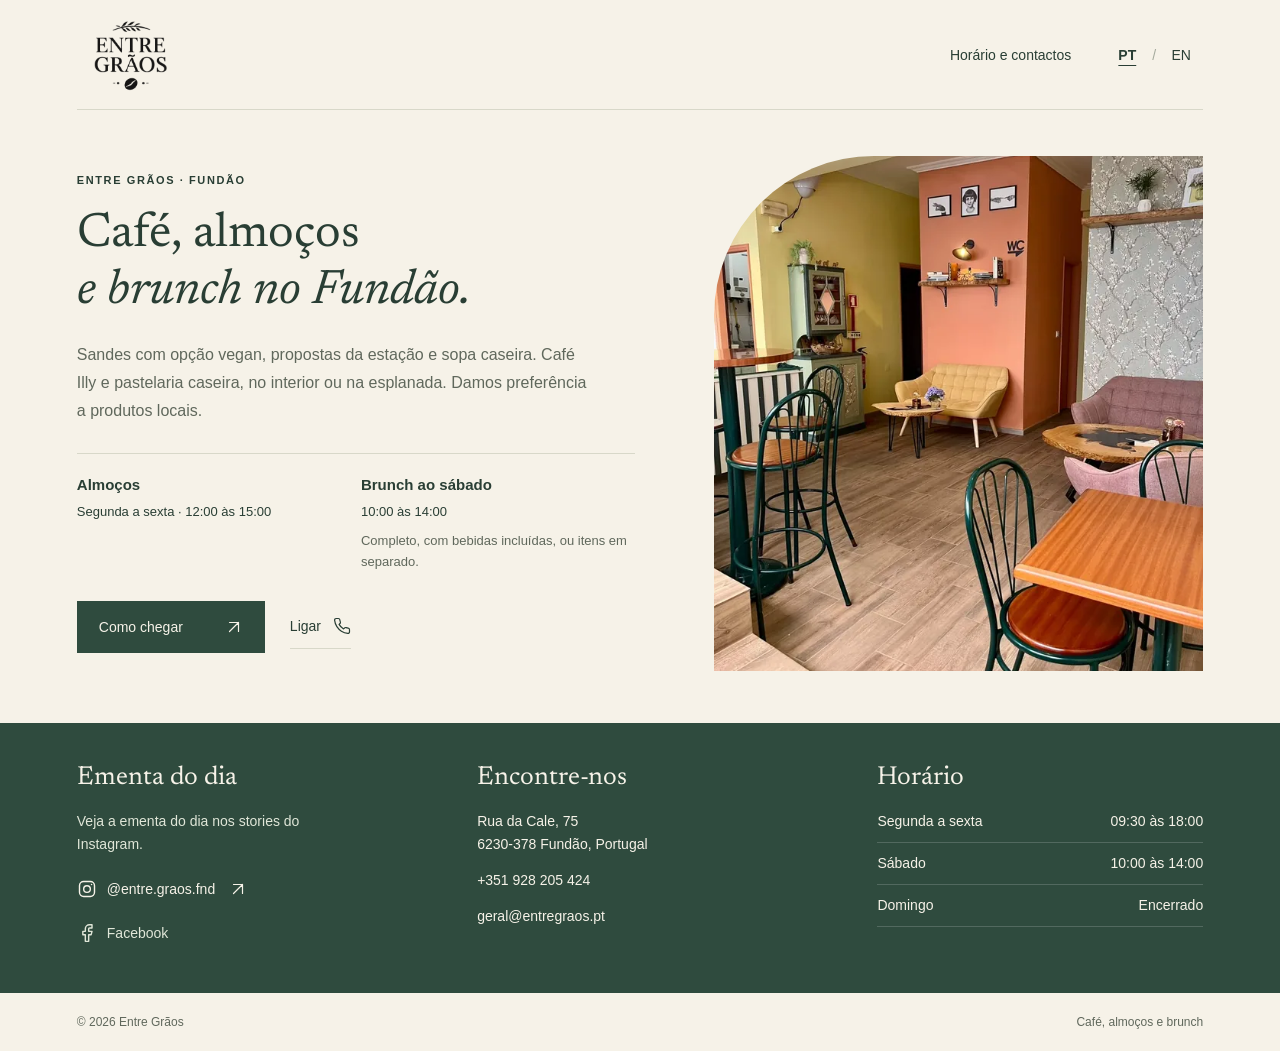
==== commit 58333849: "Launch approved compact Entre Grãos website in Portuguese and English" ====
--- a/index.html
+++ b/index.html
@@ -1,136 +1,61 @@
 <!DOCTYPE html>
 <html lang="pt-PT">
 <head>
-  <meta charset="UTF-8">
-  <meta name="viewport" content="width=device-width, initial-scale=1.0">
+  <meta charset="utf-8">
+  <meta name="viewport" content="width=device-width, initial-scale=1">
   <meta name="theme-color" content="#2f4b3e">
   <title>Entre Grãos | Café, almoços e brunch no Fundão</title>
-  <meta name="description" content="Café, bolos caseiros, sandes e almoços de segunda a sexta. Brunch ao sábado no Entre Grãos, na Rua da Cale 75, no Fundão.">
+  <meta name="description" content="Sandes com opção vegan, almoços de segunda a sexta, café e bolos caseiros. Brunch ao sábado no Entre Grãos, Rua da Cale 75, Fundão.">
   <link rel="canonical" href="https://www.entregraos.pt/">
   <link rel="alternate" hreflang="pt-PT" href="https://www.entregraos.pt/">
   <link rel="alternate" hreflang="en" href="https://www.entregraos.pt/en/">
   <link rel="alternate" hreflang="x-default" href="https://www.entregraos.pt/">
-  <meta property="og:title" content="Entre Grãos | Café, almoços e brunch no Fundão">
-  <meta property="og:description" content="Café, bolos caseiros, sandes e almoços de segunda a sexta. Brunch ao sábado no Entre Grãos, na Rua da Cale 75, no Fundão.">
   <meta property="og:type" content="website">
   <meta property="og:site_name" content="Entre Grãos">
-  <meta property="og:image:width" content="1440">
-  <meta property="og:image:height" content="1080">
-  <meta property="og:image:type" content="image/webp">
+  <meta property="og:title" content="Entre Grãos | Café, almoços e brunch no Fundão">
+  <meta property="og:description" content="Sandes com opção vegan, almoços de segunda a sexta, café e bolos caseiros. Brunch ao sábado no Entre Grãos, Rua da Cale 75, Fundão.">
+  <meta property="og:url" content="https://www.entregraos.pt/">
   <meta property="og:locale" content="pt_PT">
   <meta property="og:locale:alternate" content="en_GB">
-  <meta property="og:url" content="https://www.entregraos.pt/">
-  <meta property="og:image" content="https://www.entregraos.pt/assets/balcao.webp">
-  <meta property="og:image:alt" content="O balcão do café Entre Grãos no Fundão">
+  <meta property="og:image" content="https://www.entregraos.pt/assets/entre-graos-interior-share.jpg">
+  <meta property="og:image:width" content="1200">
+  <meta property="og:image:height" content="630">
+  <meta property="og:image:type" content="image/jpeg">
+  <meta property="og:image:alt" content="Mesas e cadeiras no interior do café Entre Grãos">
   <meta name="twitter:card" content="summary_large_image">
-  <link rel="icon" href="assets/icons/favicon.ico?v=20261026-original-1" sizes="16x16 32x32 48x48">
-  <link rel="icon" href="assets/icons/favicon-32.png?v=20261026-original-1" type="image/png" sizes="32x32">
-  <link rel="apple-touch-icon" href="assets/icons/apple-touch-icon.png?v=20261026-original-1" sizes="180x180">
-  <link rel="stylesheet" href="style.css?v=20261026-static-languages-1">
-  <script defer src="script.js?v=20261026-static-languages-1"></script>
-  <script type="application/ld+json">
-  {
-    "@context": "https://schema.org",
-    "@type": "CafeOrCoffeeShop",
-    "@id": "https://www.entregraos.pt/#cafe",
-    "name": "Entre Grãos",
-    "url": "https://www.entregraos.pt/",
-    "telephone": "+351928205424",
-    "email": "geral@entregraos.pt",
-    "image": "https://www.entregraos.pt/assets/balcao.webp",
-    "logo": "https://www.entregraos.pt/logo-entregraos.png",
-    "address": {
-      "@type": "PostalAddress",
-      "streetAddress": "Rua da Cale 75",
-      "postalCode": "6230-378",
-      "addressLocality": "Fundão",
-      "addressCountry": "PT"
-    },
-    "openingHoursSpecification": [
-      {
-        "@type": "OpeningHoursSpecification",
-        "dayOfWeek": [
-          "Monday",
-          "Tuesday",
-          "Wednesday",
-          "Thursday",
-          "Friday"
-        ],
-        "opens": "09:30",
-        "closes": "18:00"
-      },
-      {
-        "@type": "OpeningHoursSpecification",
-        "dayOfWeek": "Saturday",
-        "opens": "10:00",
-        "closes": "14:00"
-      },
-      {
-        "@type": "OpeningHoursSpecification",
-        "dayOfWeek": "Sunday",
-        "opens": "00:00",
-        "closes": "00:00"
-      }
-    ],
-    "hasMap": "https://maps.app.goo.gl/PhbanYhNMqBERcAv9",
-    "sameAs": [
-      "https://www.instagram.com/entre.graos.fnd/",
-      "https://www.facebook.com/entregraos"
-    ]
-  }
-  </script>
-  <noscript><style>@media(max-width:760px){.site-header{height:auto;min-height:82px;flex-wrap:wrap}.desktop-nav{display:flex;order:3;justify-content:space-between;gap:14px;width:100%;margin:0;padding:0 0 8px}.menu-toggle{display:none}}</style></noscript>
+  <link rel="icon" href="assets/icons/favicon.ico?v=original-1" sizes="16x16 32x32 48x48">
+  <link rel="icon" href="assets/icons/favicon-32.png?v=original-1" type="image/png" sizes="32x32">
+  <link rel="apple-touch-icon" href="assets/icons/apple-touch-icon.png?v=original-1" sizes="180x180">
+  <link rel="preload" href="assets/fonts/newsreader-400-normal.woff2" as="font" type="font/woff2" crossorigin>
+  <link rel="stylesheet" href="style.css?v=20261027-newsreader-1">
+  <script type="application/ld+json">{"@context":"https://schema.org","@type":"CafeOrCoffeeShop","@id":"https://www.entregraos.pt/#cafe","name":"Entre Grãos","url":"https://www.entregraos.pt/","telephone":"+351928205424","email":"geral@entregraos.pt","image":"https://www.entregraos.pt/assets/entre-graos-interior-share.jpg","logo":"https://www.entregraos.pt/logo-entregraos.png","address":{"@type":"PostalAddress","streetAddress":"Rua da Cale 75","postalCode":"6230-378","addressLocality":"Fundão","addressCountry":"PT"},"openingHoursSpecification":[{"@type":"OpeningHoursSpecification","dayOfWeek":["Monday","Tuesday","Wednesday","Thursday","Friday"],"opens":"09:30","closes":"18:00"},{"@type":"OpeningHoursSpecification","dayOfWeek":"Saturday","opens":"10:00","closes":"14:00"},{"@type":"OpeningHoursSpecification","dayOfWeek":"Sunday","opens":"00:00","closes":"00:00"}],"hasMap":"https://maps.app.goo.gl/PhbanYhNMqBERcAv9","sameAs":["https://www.instagram.com/entre.graos.fnd/","https://www.facebook.com/entregraos"]}</script>
 </head>
 <body>
-  <a class="skip-link" href="#main" data-i18n="skip">Saltar para o conteúdo</a>
-  <header class="site-header">
-    <a class="brand" href="#inicio" aria-label="Entre Grãos, início" data-i18n-aria="home"><img src="logo-entregraos.png" width="612" height="408" alt="Entre Grãos"></a>
-    <nav class="desktop-nav" aria-label="Navegação principal" data-i18n-aria="mainNav">
-      <a href="#a-mesa" data-i18n="navTable">À mesa</a><a href="#o-espaco" data-i18n="navSpace">O espaço</a><a href="#visite-nos" data-i18n="navVisit">Visite-nos</a>
-    </nav>
-    <div class="header-actions">
-      <nav class="language-switch" aria-label="Idioma / Language"><a href="./" lang="pt-PT" hreflang="pt-PT" aria-current="page" aria-label="Português">PT</a><span aria-hidden="true">/</span><a href="en/" lang="en" hreflang="en" aria-label="English">EN</a></nav>
-      <a class="header-directions" href="https://maps.app.goo.gl/PhbanYhNMqBERcAv9" target="_blank" rel="noopener noreferrer"><span data-i18n="directions">Como chegar</span><span aria-hidden="true"><svg width="18" height="18" class="icon-arrow" viewBox="0 0 24 24" fill="none" stroke="currentColor" stroke-width="1.6" stroke-linecap="round" stroke-linejoin="round" aria-hidden="true" focusable="false"><path d="M6 18 18 6M6 6h12v12"/></svg></span></a>
-      <button class="menu-toggle" type="button" aria-expanded="false" aria-controls="mobile-nav" aria-label="Abrir menu" data-i18n-aria="openMenu" data-menu-open="Abrir menu" data-menu-close="Fechar menu" hidden><span></span><span></span></button>
-    </div>
-    <nav id="mobile-nav" class="mobile-nav" aria-label="Navegação móvel" data-i18n-aria="mobileNav" hidden><a href="#a-mesa" data-i18n="navTable">À mesa</a><a href="#o-espaco" data-i18n="navSpace">O espaço</a><a href="#visite-nos" data-i18n="navVisit">Visite-nos</a><a href="https://maps.app.goo.gl/PhbanYhNMqBERcAv9" target="_blank" rel="noopener noreferrer" data-i18n="directions">Como chegar</a></nav>
+  <a class="skip-link" href="#main">Saltar para o conteúdo</a>
+  <header class="site-header wrap">
+    <a class="brand" href="#inicio" aria-label="Entre Grãos, início"><img src="logo-entregraos.png" width="612" height="408" alt="Entre Grãos"></a>
+    <div class="header-links"><a class="visit-link" href="#visite-nos">Horário e contactos</a><nav class="languages" aria-label="Idioma / Language"><a href="./" lang="pt-PT" hreflang="pt-PT" aria-label="Português (PT)" aria-current="page">PT</a><span aria-hidden="true">/</span><a href="en/" lang="en" hreflang="en" aria-label="English (EN)">EN</a></nav></div>
   </header>
-
   <main id="main" tabindex="-1">
-    <section class="hero" id="inicio" aria-labelledby="hero-title">
+    <section class="hero wrap" id="inicio" aria-labelledby="hero-title">
       <div class="hero-copy">
-        <p class="eyebrow"><span data-i18n="heroEyebrow">Entre Grãos · Rua da Cale, Fundão</span></p>
-        <h1 id="hero-title"><span data-i18n="heroTitle1">Café, almoços</span><em data-i18n="heroTitle2">e brunch no Fundão.</em></h1>
-        <p class="hero-description" data-i18n="heroDescription">Café Illy, bolos caseiros e rolos de canela. Ao almoço, sandes com opção vegan, propostas da estação e sopa para acompanhar.</p>
-        <div class="hero-note"><p><strong data-i18n="lunchWeek">Almoços de segunda a sexta</strong><span data-i18n="lunchTime">12:00 às 15:00</span></p></div>
-        <div class="hero-actions"><a class="button button-green" href="https://maps.app.goo.gl/PhbanYhNMqBERcAv9" target="_blank" rel="noopener noreferrer"><span data-i18n="directions">Como chegar</span><span aria-hidden="true"><svg width="18" height="18" class="icon-arrow" viewBox="0 0 24 24" fill="none" stroke="currentColor" stroke-width="1.6" stroke-linecap="round" stroke-linejoin="round" aria-hidden="true" focusable="false"><path d="M6 18 18 6M6 6h12v12"/></svg></span></a></div>
+        <p class="eyebrow">Entre Grãos · Fundão</p>
+        <h1 id="hero-title">Café, almoços <em>e brunch no Fundão.</em></h1>
+        <p class="introduction">Sandes com opção vegan, propostas da estação e sopa caseira. Café Illy e pastelaria caseira, no interior ou na esplanada. Damos preferência a produtos locais.</p>
+        <div class="services">
+          <div><h2>Almoços</h2><p>Segunda a sexta · 12:00 às 15:00</p></div>
+          <div><h2>Brunch ao sábado</h2><p>10:00 às 14:00</p><p class="brunch-note">Completo, com bebidas incluídas, ou itens em separado.</p></div>
+        </div>
+        <div class="hero-actions"><a class="button" href="https://maps.app.goo.gl/PhbanYhNMqBERcAv9" target="_blank" rel="noopener noreferrer">Como chegar<svg width="18" height="18" viewBox="0 0 24 24" fill="none" stroke="currentColor" stroke-width="1.6" stroke-linecap="round" stroke-linejoin="round" aria-hidden="true"><path d="M6 18 18 6M6 6h12v12"/></svg></a><a class="call-link" href="tel:+351928205424">Ligar<svg width="18" height="18" viewBox="0 0 24 24" fill="none" stroke="currentColor" stroke-width="1.6" stroke-linecap="round" stroke-linejoin="round" aria-hidden="true"><path d="M22 16.92v3a2 2 0 0 1-2.18 2 19.79 19.79 0 0 1-8.63-3.07 19.5 19.5 0 0 1-6-6 19.79 19.79 0 0 1-3.07-8.67A2 2 0 0 1 4.11 2h3a2 2 0 0 1 2 1.72c.13.96.36 1.9.69 2.79a2 2 0 0 1-.45 2.11L8.09 9.89a16 16 0 0 0 6 6l1.27-1.27a2 2 0 0 1 2.11-.45c.89.33 1.83.56 2.79.69A2 2 0 0 1 22 16.92z"/></svg></a></div>
       </div>
-      <figure class="hero-photo"><img src="assets/sandes.webp" width="1200" height="1600" alt="Uma sandes servida à mesa no Entre Grãos" data-i18n-alt="sandwichAlt" fetchpriority="high"><figcaption><span data-i18n="heroPhotoCaption">As nossas sandes, à mesa.</span><span aria-hidden="true"><svg width="18" height="18" class="icon-arrow icon-arrow-down-left" viewBox="0 0 24 24" fill="none" stroke="currentColor" stroke-width="1.6" stroke-linecap="round" stroke-linejoin="round" aria-hidden="true" focusable="false"><path d="M6 18 18 6M6 6h12v12"/></svg></span></figcaption></figure>
+      <figure class="hero-photo"><img src="assets/interior-960.webp" srcset="assets/interior-640.webp 640w, assets/interior-960.webp 960w, assets/interior.webp 1200w" sizes="(max-width:700px) 86vw, (max-width:1000px) 43vw, 510px" width="1200" height="1600" alt="Mesas e cadeiras no interior do café Entre Grãos" fetchpriority="high"></figure>
     </section>
-
-    <section class="quick-visit" id="informacoes" aria-label="Localização e horário" data-i18n-aria="quickVisit">
-      <div class="quick-location"><span class="eyebrow" data-i18n="findUs">Encontra-nos aqui</span><a href="https://maps.app.goo.gl/PhbanYhNMqBERcAv9" target="_blank" rel="noopener noreferrer">Rua da Cale, 75 <span aria-hidden="true"><svg width="18" height="18" class="icon-arrow" viewBox="0 0 24 24" fill="none" stroke="currentColor" stroke-width="1.6" stroke-linecap="round" stroke-linejoin="round" aria-hidden="true" focusable="false"><path d="M6 18 18 6M6 6h12v12"/></svg></span></a><span>6230-378 Fundão</span></div>
-      <dl class="quick-hours"><div><dt data-i18n="weekdays">Segunda a sexta</dt><dd data-i18n="weekdayTime">09:30 às 18:00</dd></div><div><dt data-i18n="saturday">Sábado</dt><dd data-i18n="saturdayTime">10:00 às 14:00</dd></div><div><dt data-i18n="sunday">Domingo</dt><dd data-i18n="closed">Encerrado</dd></div></dl>
-    </section>
-
-    <section class="table-section section-wrap" id="a-mesa" aria-labelledby="table-title">
-      <div class="section-heading"><div><p class="eyebrow" data-i18n="tableEyebrow">À mesa</p><h2 id="table-title" data-i18n="tableTitle">Do primeiro café ao almoço.</h2></div></div>
-      <div class="lunch-feature">
-        <figure class="lunch-photo"><img src="assets/sopa.webp" width="1200" height="1600" loading="lazy" decoding="async" alt="Sopa servida numa taça verde no Entre Grãos" data-i18n-alt="soupAlt"><figcaption data-i18n="soupCaption">Sopa ao almoço.</figcaption></figure>
-        <div class="lunch-copy"><span class="pill" data-i18n="lunchPill">Segunda a sexta · 12:00 às 15:00</span><h3><span data-i18n="lunchTitle1">O seu almoço,</span><em data-i18n="lunchTitle2">aqui ao lado.</em></h3><p data-i18n="lunchDescription">Ao almoço, escolha uma sandes ou uma das nossas propostas da estação.</p><div class="lunch-details"><div><p><strong data-i18n="sandwichTitle">Sandes do dia</strong><span data-i18n="sandwichBody">Recheios variados, com opção vegan.</span></p></div><div><p><strong data-i18n="soupTitle">Sopa para acompanhar</strong><span data-i18n="soupBody">Para juntar à sua sandes.</span></p></div></div><a class="text-link" href="https://maps.app.goo.gl/PhbanYhNMqBERcAv9" target="_blank" rel="noopener noreferrer"><span data-i18n="lunchCta">Como chegar</span><span aria-hidden="true"><svg width="18" height="18" class="icon-arrow" viewBox="0 0 24 24" fill="none" stroke="currentColor" stroke-width="1.6" stroke-linecap="round" stroke-linejoin="round" aria-hidden="true" focusable="false"><path d="M6 18 18 6M6 6h12v12"/></svg></span></a></div>
-      </div>
-      <div class="moments-grid">
-        <article class="moment moment-coffee offer-feature" aria-labelledby="coffee-title"><div class="offer-copy"><div class="moment-top"><span class="eyebrow" data-i18n="coffeeEyebrow">Café e pastelaria caseira</span></div><h3 id="coffee-title" data-i18n="coffeeTitle">Café e bolos caseiros</h3><p data-i18n="coffeeDescription">Ao café Illy juntam-se lattes, matcha e chai. Para acompanhar, temos bolos caseiros e rolos de canela.</p></div><figure class="coffee-photo"><img src="assets/cafe.webp" width="1143" height="1600" loading="lazy" decoding="async" alt="Um café Illy servido à mesa" data-i18n-alt="coffeeAlt"></figure></article>
-        <article class="moment moment-brunch offer-feature" aria-labelledby="brunch-title"><div class="offer-copy"><div class="moment-top"><span class="eyebrow" data-i18n="brunchEyebrow">Sábado · 10:00 às 14:00</span></div><h3 id="brunch-title" data-i18n="brunchTitle">Brunch ao sábado</h3><p data-i18n="brunchDescription">Pode escolher o brunch completo, com bebidas incluídas, ou pedir os itens em separado.</p></div><div class="brunch-placeholder" role="img" aria-label="Espaço reservado para uma fotografia do brunch" data-i18n-aria="brunchPhotoAlt"><svg width="42" height="35" viewBox="0 0 48 40" fill="none" stroke="currentColor" stroke-width="1.4" aria-hidden="true" focusable="false"><path d="M7 10h9l3-5h10l3 5h9v25H7z"/><circle cx="24" cy="22" r="8"/></svg><span data-i18n="brunchPhotoLabel">Fotografia do brunch</span></div></article>
-      </div>
-    </section>
-
-    <section class="space-section" id="o-espaco" aria-labelledby="space-title"><div class="space-image"><img src="assets/interior.webp" width="1200" height="1600" loading="lazy" decoding="async" alt="Mesas no interior do Entre Grãos" data-i18n-alt="interiorAlt"></div><div class="space-copy"><p class="eyebrow" data-i18n="spaceEyebrow">O espaço</p><h2 id="space-title"><span data-i18n="spaceTitle1">No interior</span><em data-i18n="spaceTitle2">ou na esplanada.</em></h2><p data-i18n="spaceDescription">Para tomar um café, comer uma fatia de bolo ou almoçar no centro do Fundão.</p></div></section>
-
-    <section class="journal-section section-wrap" aria-labelledby="journal-title"><div class="section-heading"><div><p class="eyebrow" data-i18n="journalEyebrow">Fotografias e novidades</p><h2 id="journal-title" data-i18n="journalTitle">Acompanhe o Entre Grãos</h2></div><a class="text-link instagram-link" href="https://www.instagram.com/entre.graos.fnd/" target="_blank" rel="noopener noreferrer"><span>@entre.graos.fnd</span><span aria-hidden="true"><svg width="18" height="18" class="icon-arrow" viewBox="0 0 24 24" fill="none" stroke="currentColor" stroke-width="1.6" stroke-linecap="round" stroke-linejoin="round" aria-hidden="true" focusable="false"><path d="M6 18 18 6M6 6h12v12"/></svg></span></a></div><div class="photo-journal"><figure><img src="assets/esplanada.webp" width="1143" height="1600" loading="lazy" decoding="async" alt="Uma mesa na esplanada junto à janela do Entre Grãos" data-i18n-alt="terraceAlt"><figcaption><span data-i18n="gallery1">A nossa esplanada</span></figcaption></figure><figure><img src="assets/bebidas.webp" width="1143" height="1600" loading="lazy" decoding="async" alt="Duas bebidas servidas no Entre Grãos" data-i18n-alt="drinksAlt"><figcaption><span data-i18n="gallery2">Bebidas do Entre Grãos</span></figcaption></figure><figure><img src="assets/balcao.webp" width="1440" height="1080" loading="lazy" decoding="async" alt="O balcão verde e creme do café Entre Grãos" data-i18n-alt="counterAlt"><figcaption><span data-i18n="gallery3">O balcão</span></figcaption></figure></div></section>
-
-    <section class="visit-section" id="visite-nos" aria-labelledby="visit-title"><div class="visit-main"><p class="eyebrow" data-i18n="visitEyebrow">Horário e contactos</p><h2 id="visit-title"><span data-i18n="visitTitle1">Visite-nos</span><em data-i18n="visitTitle2">no Fundão.</em></h2><address>Rua da Cale, 75<br>6230-378 Fundão, Portugal</address><a class="button button-cream" href="https://maps.app.goo.gl/PhbanYhNMqBERcAv9" target="_blank" rel="noopener noreferrer"><span data-i18n="directions">Como chegar</span><span aria-hidden="true"><svg width="18" height="18" class="icon-arrow" viewBox="0 0 24 24" fill="none" stroke="currentColor" stroke-width="1.6" stroke-linecap="round" stroke-linejoin="round" aria-hidden="true" focusable="false"><path d="M6 18 18 6M6 6h12v12"/></svg></span></a></div><div class="visit-info"><div class="hours"><h3 data-i18n="hoursTitle">Horário de funcionamento</h3><dl><div><dt data-i18n="weekdays">Segunda a sexta</dt><dd data-i18n="weekdayTime">09:30 às 18:00</dd></div><div><dt data-i18n="saturday">Sábado</dt><dd data-i18n="saturdayTime">10:00 às 14:00</dd></div><div><dt data-i18n="sunday">Domingo</dt><dd data-i18n="closed">Encerrado</dd></div></dl></div><div class="contact"><h3 data-i18n="contactTitle">Fale connosco</h3><a href="tel:+351928205424">+351 928 205 424 <span aria-hidden="true"><svg width="18" height="18" class="icon-arrow" viewBox="0 0 24 24" fill="none" stroke="currentColor" stroke-width="1.6" stroke-linecap="round" stroke-linejoin="round" aria-hidden="true" focusable="false"><path d="M6 18 18 6M6 6h12v12"/></svg></span></a><a href="mailto:geral@entregraos.pt">geral@entregraos.pt <span aria-hidden="true"><svg width="18" height="18" class="icon-arrow" viewBox="0 0 24 24" fill="none" stroke="currentColor" stroke-width="1.6" stroke-linecap="round" stroke-linejoin="round" aria-hidden="true" focusable="false"><path d="M6 18 18 6M6 6h12v12"/></svg></span></a><div class="social-links"><a href="https://www.instagram.com/entre.graos.fnd/" target="_blank" rel="noopener noreferrer">Instagram <svg width="18" height="18" class="icon-arrow" viewBox="0 0 24 24" fill="none" stroke="currentColor" stroke-width="1.6" stroke-linecap="round" stroke-linejoin="round" aria-hidden="true" focusable="false"><path d="M6 18 18 6M6 6h12v12"/></svg></a><a href="https://www.facebook.com/entregraos" target="_blank" rel="noopener noreferrer">Facebook <svg width="18" height="18" class="icon-arrow" viewBox="0 0 24 24" fill="none" stroke="currentColor" stroke-width="1.6" stroke-linecap="round" stroke-linejoin="round" aria-hidden="true" focusable="false"><path d="M6 18 18 6M6 6h12v12"/></svg></a></div></div></div></section>
+    <section class="visit" id="visite-nos" aria-label="Horário e contactos"><div class="visit-grid wrap">
+      <div class="social"><h2>Ementa do dia</h2><p>Veja a ementa do dia nos stories do Instagram.</p><a class="instagram" href="https://www.instagram.com/entre.graos.fnd/" target="_blank" rel="noopener noreferrer"><svg width="20" height="20" viewBox="0 0 24 24" fill="none" stroke="currentColor" stroke-width="1.7" aria-hidden="true"><rect x="3" y="3" width="18" height="18" rx="5"/><circle cx="12" cy="12" r="4"/><circle cx="17.5" cy="6.5" r=".9" fill="currentColor" stroke="none"/></svg><span>@entre.graos.fnd</span><svg width="18" height="18" viewBox="0 0 24 24" fill="none" stroke="currentColor" stroke-width="1.6" stroke-linecap="round" stroke-linejoin="round" aria-hidden="true"><path d="M6 18 18 6M6 6h12v12"/></svg></a><a class="facebook" href="https://www.facebook.com/entregraos" target="_blank" rel="noopener noreferrer"><svg width="20" height="20" viewBox="0 0 24 24" fill="none" stroke="currentColor" stroke-width="1.7" stroke-linecap="round" stroke-linejoin="round" aria-hidden="true"><path d="M18 2h-3a5 5 0 0 0-5 5v3H7v4h3v8h4v-8h3l1-4h-4V7a1 1 0 0 1 1-1h3z"/></svg><span>Facebook</span></a></div>
+      <div class="contacts"><h2>Encontre-nos</h2><address><a href="https://maps.app.goo.gl/PhbanYhNMqBERcAv9" target="_blank" rel="noopener noreferrer">Rua da Cale, 75<br>6230-378 Fundão, Portugal</a></address><a href="tel:+351928205424">+351 928 205 424</a><a href="mailto:geral@entregraos.pt">geral@entregraos.pt</a></div>
+      <div class="opening"><h2>Horário</h2><dl><div><dt>Segunda a sexta</dt><dd>09:30 às 18:00</dd></div><div><dt>Sábado</dt><dd>10:00 às 14:00</dd></div><div><dt>Domingo</dt><dd>Encerrado</dd></div></dl></div>
+    </div></section>
   </main>
-  <footer class="site-footer"><a href="#inicio" class="brand footer-brand" aria-label="Entre Grãos, início" data-i18n-aria="home"><img src="logo-entregraos.png" width="612" height="408" alt="Entre Grãos" loading="lazy" decoding="async"></a><p data-i18n="footerNote">Café, almoços e brunch · Rua da Cale, Fundão</p><span class="copyright">© <span id="year">2026</span> Entre Grãos</span></footer>
+  <footer class="wrap"><span>© 2026 Entre Grãos</span><span>Café, almoços e brunch</span></footer>
 </body>
 </html>
--- a/style.css
+++ b/style.css
@@ -1,1839 +1,10 @@
-:root {
-  --cream:#f6f2e8;
-  --paper:#fffcf5;
-  --green:#2f4b3e;
-  --ink:#293e34;
-  --muted:#60685c;
-  --line:#d8d8c9;
-  --clay:#a9583f;
-  --sage:#e3e8d7;
-  --sans:Arial,Helvetica,sans-serif;
-  --serif:Georgia,'Times New Roman',serif
-}
-* {
-  box-sizing:border-box
-}
-html {
-  scroll-behavior:smooth;
-  scroll-padding-top:102px
-}
-body {
-  margin:0;
-  background:var(--cream);
-  color:var(--ink);
-  font-family:var(--sans);
-  -webkit-font-smoothing:antialiased
-}
-button,a {
-  -webkit-tap-highlight-color:transparent
-}
-a {
-  color:inherit;
-  text-decoration:none
-}
-button {
-  font:inherit
-}
-button,a {
-  touch-action:manipulation
-}
-a:focus-visible,button:focus-visible {
-  outline:3px solid var(--clay);
-  outline-offset:6px
-}
-img {
-  display:block;
-  width:100%;
-  height:100%;
-  object-fit:cover
-}
-figure,p,h1,h2,h3 {
-  margin:0
-}
-button {
-  cursor:pointer
-}
-::selection {
-  color:var(--paper);
-  background:var(--clay)
-}
-.skip-link {
-  position:fixed;
-  top:12px;
-  left:12px;
-  background:var(--green);
-  color:white;
-  padding:16px;
-  z-index:20;
-  transform:translateY(-150%)
-}
-.skip-link:focus {
-  transform:translateY(0)
-}
-.site-header {
-  height:101px;
-  display:flex;
-  align-items:center;
-  justify-content:space-between;
-  padding:0 5.2%;
-  border-bottom:1px solid var(--line);
-  background:var(--cream);
-  position:relative;
-  z-index:10
-}
-.brand {
-  height:88px;
-  width:110px;
-  position:relative;
-  overflow:hidden;
-  flex:none
-}
-.brand img {
-  position:absolute;
-  width:205px;
-  height:auto;
-  max-width:none;
-  top:-24px;
-  left:-48px;
-  mix-blend-mode:multiply
-}
-.desktop-nav {
-  display:flex;
-  gap:35px;
-  margin-left:9%
-}
-.desktop-nav a {
-  font-size:13px;
-  padding:16px 0;
-  position:relative
-}
-.desktop-nav a:after {
-  content:'';
-  position:absolute;
-  height:1px;
-  width:0;
-  bottom:10px;
-  left:0;
-  background:var(--green);
-  transition:width .2s
-}
-.desktop-nav a:hover:after {
-  width:100%
-}
-.header-actions {
-  display:flex;
-  gap:33px;
-  align-items:center
-}
-.language-switch {
-  display:flex;
-  align-items:center;
-  gap:7px;
-  font-size:11px
-}
-.language-switch span {
-  opacity:.4
-}
-.language-switch a {
-  background:none;
-  border:0;
-  color:var(--muted);
-  padding:10px 2px;
-  min-height:44px
-}
-.language-switch a[aria-current=page] {
-  color:var(--green);
-  font-weight:bold;
-  text-decoration:underline;
-  text-underline-offset:5px
-}
-.header-directions {
-  font-size:12px;
-  border:1px solid var(--green);
-  padding:12px 16px;
-  display:flex;
-  gap:21px;
-  align-items:center
-}
-.header-directions:hover {
-  background:var(--green);
-  color:var(--cream)
-}
-.menu-toggle {
-  display:none
-}
-.hero {
-  position:relative;
-  display:grid;
-  grid-template-columns:1fr 1fr;
-  min-height:650px
-}
-.hero-copy {
-  padding:79px 10% 53px 10.4%;
-  display:flex;
-  align-items:flex-start;
-  flex-direction:column
-}
-.eyebrow {
-  font-size:10px;
-  line-height:1.5;
-  letter-spacing:1.5px;
-  text-transform:uppercase;
-  font-weight:600
-}
-.hero-copy .eyebrow {
-  display:flex;
-  gap:12px;
-  align-items:center;
-  margin-bottom:32px
-}
-.tiny-sun {
-  font-size:20px;
-  color:var(--clay)
-}
-h1 {
-  font-family:var(--serif);
-  font-size:clamp(50px,5.7vw,86px);
-  line-height:1.04;
-  letter-spacing:-3.5px;
-  font-weight:400
-}
-h1 span,h1 em {
-  display:block
-}
-em {
-  font-weight:400
-}
-h1 em {
-  white-space:nowrap
-}
-.hero-description {
-  max-width:340px;
-  font-size:14px;
-  line-height:1.8;
-  margin-top:28px;
-  color:var(--muted)
-}
-.button {
-  display:inline-flex;
-  justify-content:space-between;
-  align-items:center;
-  gap:35px;
-  padding:18px 22px;
-  font-size:12px;
-  line-height:1.4;
-  transition:background .2s,transform .2s
-}
-.button:hover {
-  transform:translateY(-2px)
-}
-.button-green {
-  background:var(--green);
-  color:var(--paper)
-}
-.button-green:hover {
-  background:#203b2e
-}
-.hero-copy .button {
-  margin-top:29px
-}
-.button span:last-child {
-  font-size:19px;
-  line-height:1
-}
-.hero-note {
-  display:flex;
-  gap:15px;
-  align-items:center;
-  margin-top:auto;
-  padding-top:40px
-}
-.note-line {
-  height:36px;
-  width:1px;
-  background:var(--clay)
-}
-.hero-note p {
-  font-size:10px;
-  line-height:1.8
-}
-.hero-note strong {
-  font-weight:500;
-  display:block
-}
-.hero-note p>span {
-  color:var(--muted);
-  letter-spacing:.5px
-}
-.hero-photo {
-  min-height:650px;
-  position:relative;
-  overflow:hidden
-}
-.hero-photo img {
-  position:absolute;
-  inset:0;
-  object-position:center 60%
-}
-.hero-photo:after {
-  content:'';
-  position:absolute;
-  inset:60% 0 0;
-  background:linear-gradient(transparent,#15231b8c)
-}
-.hero-photo figcaption {
-  position:absolute;
-  z-index:1;
-  bottom:28px;
-  left:34px;
-  right:34px;
-  color:var(--paper);
-  font-size:13px;
-  display:flex;
-  justify-content:space-between;
-  align-items:center
-}
-.hero-photo figcaption>span:last-child {
-  font-size:25px
-}
-.hero-stamp {
-  position:absolute;
-  left:50%;
-  top:39px;
-  transform:translateX(-50%) rotate(-12deg);
-  width:102px;
-  height:102px;
-  display:flex;
-  flex-direction:column;
-  justify-content:center;
-  align-items:center;
-  border-radius:50%;
-  background:var(--cream);
-  border:1px solid var(--green);
-  outline:6px solid var(--cream);
-  font-size:12px;
-  letter-spacing:3px;
-  gap:3px
-}
-.hero-stamp svg {
-  width:38px;
-  height:25px
-}
-.day-strip {
-  display:flex;
-  justify-content:center;
-  align-items:center;
-  gap:7%;
-  background:var(--sage);
-  border-bottom:1px solid #cad1bf;
-  border-top:1px solid #cad1bf;
-  padding:23px 5%;
-  font-size:11px;
-  letter-spacing:1px
-}
-.strip-flower {
-  color:var(--clay);
-  font-size:23px;
-  line-height:1
-}
-.section-wrap {
-  padding:92px 7.5%
-}
-.section-heading {
-  display:flex;
-  justify-content:space-between;
-  align-items:flex-end;
-  gap:40px;
-  margin-bottom:43px
-}
-.section-heading .eyebrow {
-  color:var(--clay);
-  margin-bottom:16px
-}
-h2 {
-  font-family:var(--serif);
-  font-weight:400;
-  font-size:clamp(35px,3.45vw,50px);
-  line-height:1.12;
-  letter-spacing:-1.6px
-}
-.section-intro {
-  max-width:265px;
-  line-height:1.75;
-  font-size:12px;
-  color:var(--muted);
-  margin-bottom:3px
-}
-.lunch-feature {
-  display:grid;
-  grid-template-columns:1fr 1fr;
-  gap:8%;
-  align-items:center
-}
-.lunch-photo {
-  height:530px;
-  position:relative
-}
-.lunch-photo img {
-  object-position:center 58%
-}
-.lunch-photo figcaption {
-  position:absolute;
-  bottom:0;
-  left:0;
-  right:0;
-  background:linear-gradient(transparent,#1a271b99);
-  color:var(--paper);
-  padding:45px 25px 23px;
-  font-size:11px
-}
-.pill {
-  font-size:9px;
-  text-transform:uppercase;
-  letter-spacing:1.1px;
-  padding:9px 12px;
-  border:1px solid #bac4b2;
-  display:inline-block;
-  border-radius:30px
-}
-.lunch-copy h3 {
-  font-family:var(--serif);
-  font-size:48px;
-  line-height:1.1;
-  font-weight:400;
-  letter-spacing:-1.8px;
-  margin:25px 0 21px
-}
-.lunch-copy h3 span,.lunch-copy h3 em {
-  display:block
-}
-.lunch-copy>p {
-  font-size:13px;
-  line-height:1.85;
-  color:var(--muted);
-  max-width:395px
-}
-.lunch-details {
-  margin:27px 0 29px;
-  border-top:1px solid var(--line)
-}
-.lunch-details>div {
-  display:flex;
-  gap:18px;
-  padding:18px 0;
-  border-bottom:1px solid var(--line)
-}
-.detail-number {
-  color:var(--clay);
-  font-size:10px;
-  padding-top:2px
-}
-.lunch-details p {
-  font-size:12px;
-  line-height:1.7
-}
-.lunch-details strong {
-  display:block;
-  font-weight:500
-}
-.lunch-details p>span {
-  display:block;
-  color:var(--muted);
-  font-size:11px
-}
-.text-link {
-  display:inline-flex;
-  align-items:center;
-  gap:32px;
-  font-size:12px;
-  padding-bottom:7px;
-  border-bottom:1px solid currentColor
-}
-.text-link span:last-child {
-  font-size:18px
-}
-.text-link:hover {
-  color:var(--clay)
-}
-.moments-grid {
-  display:grid;
-  grid-template-columns:1fr .82fr 1fr;
-  gap:0;
-  margin-top:54px
-}
-.moment {
-  padding:30px 29px;
-  min-height:345px;
-  display:flex;
-  align-items:flex-start;
-  flex-direction:column
-}
-.moment-coffee {
-  background:var(--sage)
-}
-.moment-brunch {
-  background:#ead6c5
-}
-.moment-top {
-  display:flex;
-  align-items:center;
-  justify-content:space-between;
-  gap:12px;
-  width:100%;
-  margin-bottom:24px
-}
-.moment-top .eyebrow {
-  font-size:8px;
-  letter-spacing:1px
-}
-.moment-icon {
-  font-family:var(--serif);
-  font-size:24px;
-  filter:grayscale(1)
-}
-.sun-icon {
-  font-size:37px;
-  line-height:1;
-  color:var(--clay);
-  filter:none
-}
-.moment h3 {
-  font-family:var(--serif);
-  font-weight:400;
-  font-size:34px;
-  letter-spacing:-1px;
-  line-height:1.1;
-  margin-bottom:20px
-}
-.moment p {
-  font-size:11px;
-  line-height:1.9;
-  color:#4d5749;
-  max-width:290px
-}
-.small-label {
-  font-size:9px;
-  margin-top:auto;
-  padding-top:25px;
-  letter-spacing:.2px
-}
-.moment .text-link {
-  font-size:10px;
-  margin-top:auto;
-  padding-top:22px
-}
-.coffee-photo {
-  min-height:345px
-}
-.coffee-photo img {
-  object-position:center 50%
-}
-.space-section {
-  display:grid;
-  grid-template-columns:1fr 1fr;
-  background:var(--green);
-  color:var(--cream)
-}
-.space-image {
-  height:630px
-}
-.space-image img {
-  object-position:center 52%
-}
-.space-copy {
-  padding:80px 14% 60px 13%;
-  display:flex;
-  flex-direction:column;
-  align-items:flex-start;
-  justify-content:center
-}
-.space-copy .eyebrow {
-  color:#c4cbb7;
-  margin-bottom:28px
-}
-.space-copy h2 {
-  font-size:43px;
-  line-height:1.14;
-  margin-bottom:28px
-}
-.space-copy h2 span,.space-copy h2 em {
-  display:block
-}
-.space-copy>p:not(.eyebrow) {
-  font-size:12px;
-  line-height:1.9;
-  color:#d5dace;
-  margin-bottom:17px
-}
-.space-address {
-  display:flex;
-  gap:20px;
-  align-items:center;
-  padding-top:25px;
-  margin-top:17px;
-  border-top:1px solid #667968;
-  width:100%
-}
-.address-star {
-  font-size:38px;
-  color:#d8b798
-}
-.space-address p {
-  font-size:10px;
-  line-height:1.8
-}
-.space-address p>span {
-  display:block;
-  color:#bdc9b6
-}
-.space-address strong {
-  font-weight:500
-}
-.journal-section {
-  padding-top:85px;
-  padding-bottom:73px
-}
-.instagram-link {
-  margin-bottom:5px
-}
-.photo-journal {
-  display:grid;
-  grid-template-columns:1fr 1fr 1fr;
-  gap:22px
-}
-.photo-journal figure img {
-  height:355px;
-  object-position:center
-}
-.photo-journal figure:nth-child(3) img {
-  object-position:49%
-}
-.photo-journal figcaption {
-  font-size:10px;
-  display:flex;
-  gap:17px;
-  padding:17px 0;
-  border-bottom:1px solid var(--line)
-}
-.photo-journal figcaption>span:first-child {
-  font-size:9px;
-  color:var(--clay)
-}
+@font-face{font-family:'Newsreader';font-style:normal;font-weight:400;font-display:swap;src:url('assets/fonts/newsreader-400-normal.woff2') format('woff2')}
+@font-face{font-family:'Newsreader';font-style:italic;font-weight:400;font-display:swap;src:url('assets/fonts/newsreader-400-italic.woff2') format('woff2')}
+:root{--cream:#f6f2e8;--green:#2f4b3e;--ink:#293e34;--muted:#60685c;--line:#d8d8c9;--clay:#a9583f;font-family:Arial,Helvetica,sans-serif;color:var(--ink);background:var(--cream)}
+*{box-sizing:border-box}html{scroll-behavior:smooth;scroll-padding-top:24px}body{margin:0}a{color:inherit;text-decoration:none}a:focus-visible{outline:3px solid var(--clay);outline-offset:5px}a:hover{text-decoration:underline;text-underline-offset:4px}img{display:block;width:100%;height:auto}p,h1,h2,figure{margin:0}.wrap{width:min(1180px,88%);margin-inline:auto}.site-header{height:110px;display:flex;align-items:center;justify-content:space-between;border-bottom:1px solid var(--line)}.brand{display:block;position:relative;overflow:hidden;width:110px;height:88px;flex:none}.brand img{position:absolute;width:205px;height:auto;max-width:none;top:-24px;left:-48px;mix-blend-mode:multiply}.header-links{display:flex;align-items:center;gap:34px;font-size:14px}.visit-link{padding:14px 0}.languages{display:flex;align-items:center;gap:3px}.languages a{display:flex;align-items:center;justify-content:center;min-width:44px;min-height:44px}.languages span{color:#a5aa9d}.languages [aria-current=page]{font-weight:700;text-decoration:underline;text-underline-offset:5px}.hero{display:grid;grid-template-columns:1.14fr 1fr;gap:7%;padding-block:46px 52px;align-items:center}.eyebrow{font-size:11px;font-weight:600;letter-spacing:1.6px;text-transform:uppercase;margin-bottom:23px}.hero h1{font-family:'Newsreader',Georgia,'Times New Roman',serif;font-size:clamp(38px,3.8vw,55px);font-weight:400;letter-spacing:0;line-height:1.06}.hero h1 em{display:block;font-weight:400;margin-top:5px}.introduction{font-size:16px;line-height:1.75;color:var(--muted);margin-top:24px;max-width:510px}.services{display:grid;grid-template-columns:.95fr 1fr;gap:24px;margin-top:28px;padding-top:22px;border-top:1px solid var(--line)}.services h2{font-size:15px;font-weight:600;margin-bottom:8px}.services p{font-size:13px;line-height:1.65}.services .brunch-note{margin-top:7px;color:var(--muted)}.button{display:inline-flex;align-items:center;justify-content:space-between;gap:42px;min-height:52px;margin-top:28px;padding:15px 22px;background:var(--green);color:var(--cream);font-size:14px}.button:hover{background:#243f32;text-decoration:none}svg{flex:none}.hero-photo{height:515px;overflow:hidden;border-radius:160px 0 0 0}.hero-photo img{width:100%;height:100%;object-fit:cover;object-position:center 65%}.visit{background:var(--green);color:var(--cream)}.visit-grid{display:grid;grid-template-columns:1fr 1fr 1.05fr;gap:8%;padding-block:42px 38px}.visit h2{letter-spacing:0;font-family:'Newsreader',Georgia,'Times New Roman',serif;font-size:26px;font-weight:400;margin-bottom:19px}.visit p,.visit address,.visit a,.visit dl{font-size:14px;line-height:1.65}.visit a:focus-visible{outline-color:var(--cream)}.visit dl{margin:0}.visit dl>div{display:flex;justify-content:space-between;gap:14px;padding:9px 0;border-bottom:1px solid #ffffff2b}.visit dl>div:first-child{padding-top:0}.visit dd{margin:0;white-space:nowrap}.contacts address{font-style:normal;margin-bottom:13px}.contacts>a{display:block;width:max-content;max-width:100%;min-height:36px}.social p{color:#e0e6d8;max-width:250px}.instagram,.facebook{display:flex;align-items:center;width:max-content;max-width:100%;gap:10px;min-height:44px}.instagram{margin-top:11px}.instagram>svg:last-child{margin-left:4px}.facebook{color:#e0e6d8}.visit a:hover{color:#fff}footer{display:flex;justify-content:space-between;gap:18px;padding-block:22px;font-size:12px;color:var(--muted)}.skip-link{position:absolute;left:12px;top:12px;transform:translateY(-180%);z-index:10;background:var(--green);color:white;padding:14px}.skip-link:focus{transform:translateY(0)}#main:focus{outline:none}
+@media(max-width:1000px){.wrap{width:90%}.hero{gap:5%;grid-template-columns:1.12fr 1fr}.hero-photo{height:520px}.services{grid-template-columns:1fr;gap:15px}.services .brunch-note{max-width:310px}.visit-grid{gap:5%;grid-template-columns:1fr 1fr 1.1fr}.visit h2{font-size:24px}.visit dl>div{display:block}.visit dd{margin-top:3px}}
+@media(max-width:700px){.wrap{width:86%}.site-header{height:93px}.brand{width:93px;height:78px}.brand img{width:177px;top:-20px;left:-43px}.visit-link{display:none}.header-links{gap:0}.hero{display:flex;flex-direction:column;align-items:stretch;gap:31px;padding-block:34px 36px}.eyebrow{font-size:10px;margin-bottom:20px}.hero h1{font-size:clamp(34px,9.4vw,48px);letter-spacing:0;line-height:1.08}.hero h1 em{margin-top:3px}.introduction{font-size:15px;line-height:1.75;margin-top:21px}.services{grid-template-columns:1fr;gap:18px;margin-top:25px;padding-top:20px}.services h2{margin-bottom:4px}.services p{font-size:14px}.services .brunch-note{margin-top:4px;max-width:310px}.button{margin-top:24px}.hero-photo{height:240px;border-radius:90px 0 0 0}.hero-photo img{object-position:center 72%}.visit-grid{grid-template-columns:1fr;gap:29px;padding-block:34px}.visit h2{font-size:26px;margin-bottom:15px}.visit dl>div{display:flex}.visit dd{margin-top:0}.social p{max-width:none}.contacts address{margin-bottom:10px}footer{flex-direction:column;gap:7px;padding-block:20px}}
+@media(prefers-reduced-motion:reduce){html{scroll-behavior:auto}}
 
-.visit-section {
-  background:var(--green);
-  color:var(--cream);
-  padding:73px 8%;
-  display:grid;
-  grid-template-columns:1fr 1fr;
-  gap:12%
-}
-.visit-main .eyebrow {
-  color:#bbc8b4;
-  margin-bottom:25px
-}
-.visit-main h2 {
-  font-size:55px;
-  line-height:1.07
-}
-.visit-main h2 span,.visit-main h2 em {
-  display:block
-}
-.visit-main address {
-  font-style:normal;
-  font-size:13px;
-  line-height:1.8;
-  margin:26px 0
-}
-.button-cream {
-  color:var(--green);
-  background:var(--cream);
-  min-width:195px
-}
-.button-cream:hover {
-  background:#e4e9d6
-}
-.visit-info {
-  display:grid;
-  grid-template-columns:1fr;
-  gap:34px;
-  padding-top:4px
-}
-.visit-info h3 {
-  font-family:var(--serif);
-  font-size:24px;
-  font-weight:400;
-  margin-bottom:19px
-}
-.hours dl {
-  margin:0
-}
-.hours dl>div {
-  display:flex;
-  justify-content:space-between;
-  gap:20px;
-  border-bottom:1px solid #5a7060;
-  padding:12px 0;
-  font-size:12px
-}
-.hours dd {
-  margin:0
-}
-
-
-.contact h3 {
-  margin-bottom:14px
-}
-.contact>a {
-  font-size:12px;
-  display:flex;
-  gap:15px;
-  align-items:center;
-  line-height:2.2;
-  width:max-content
-}
-.contact a:hover {
-  color:#e5c6aa
-}
-.social-links {
-  display:flex;
-  gap:28px;
-  font-size:10px;
-  margin-top:14px
-}
-.site-footer {
-  display:flex;
-  align-items:center;
-  justify-content:space-between;
-  padding:30px 5.2%;
-  gap:25px
-}
-.footer-wordmark {
-  font-family:var(--serif);
-  font-size:26px;
-  letter-spacing:-1px;
-  display:flex;
-  gap:17px;
-  align-items:center
-}
-.footer-wordmark span {
-  color:var(--clay);
-  font-size:24px
-}
-.site-footer p {
-  font-size:10px;
-  color:var(--muted)
-}
-.copyright {
-  font-size:9px;
-  color:var(--muted)
-}
-@media(min-width:1500px) {
-  .hero {
-    min-height:730px
-  }
-  .hero-photo {
-    min-height:730px
-  }
-  .hero-copy {
-    padding-top:110px;
-    padding-bottom:75px
-  }
-  .section-wrap {
-    padding-left:max(7.5%,calc((100% - 1320px)/2));
-    padding-right:max(7.5%,calc((100% - 1320px)/2))
-  }
-  .lunch-photo {
-    height:590px
-  }
-  .moment {
-    min-height:390px;
-    padding:38px
-  }
-  .moment h3 {
-    font-size:39px
-  }
-  .moment p {
-    font-size:13px
-  }
-  .space-copy {
-    padding-left:14%;
-    padding-right:19%
-  }
-  .space-copy h2 {
-    font-size:51px
-  }
-  .space-copy>p:not(.eyebrow) {
-    font-size:14px
-  }
-  .photo-journal figure img {
-    height:400px
-  }
-}
-@media(max-width:1050px) {
-  .site-header {
-    padding:0 4%
-  }
-  .desktop-nav {
-    margin-left:0;
-    gap:24px
-  }
-  .header-actions {
-    gap:20px
-  }
-  .hero-copy {
-    padding:58px 9% 40px 8%
-  }
-  .hero-photo,.hero {
-    min-height:605px
-  }
-  h1 {
-    font-size:60px;
-    letter-spacing:-2.5px
-  }
-  .hero-copy .eyebrow {
-    font-size:8px
-  }
-  .hero-description {
-    font-size:13px
-  }
-  .hero-stamp {
-    width:83px;
-    height:83px;
-    font-size:10px
-  }
-  .day-strip {
-    gap:5%;
-    font-size:10px
-  }
-  .section-wrap {
-    padding:70px 6%
-  }
-  .lunch-feature {
-    gap:6%
-  }
-  .lunch-copy h3 {
-    font-size:40px
-  }
-  .lunch-photo {
-    height:500px
-  }
-  .moment {
-    padding:25px 21px
-  }
-  .moment h3 {
-    font-size:29px
-  }
-  .moment-top {
-    min-height:33px
-  }
-  .space-copy {
-    padding:55px 10%
-  }
-  .space-copy h2 {
-    font-size:36px
-  }
-  .space-image {
-    height:590px
-  }
-  .photo-journal figure img {
-    height:290px
-  }
-  .visit-section {
-    padding:65px 7%;
-    gap:10%
-  }
-  .visit-main h2 {
-    font-size:48px
-  }
-}
-@media(max-width:760px) {
-  html {
-    scroll-padding-top:85px
-  }
-  .site-header {
-    height:82px;
-    padding:0 6%
-  }
-  .brand {
-    height:78px;
-    width:93px
-  }
-  .brand img {
-    width:177px;
-    top:-20px;
-    left:-43px
-  }
-  .desktop-nav,.header-directions {
-    display:none
-  }
-  .header-actions {
-    gap:22px
-  }
-  .language-switch {
-    font-size:12px
-  }
-  .language-switch a {
-    padding:10px 5px
-  }
-  .menu-toggle {
-    display:flex;
-    flex-direction:column;
-    justify-content:center;
-    gap:6px;
-    width:42px;
-    height:44px;
-    background:none;
-    border:1px solid #b6bfaf;
-    padding:11px
-  }
-  .menu-toggle span {
-    width:18px;
-    height:1px;
-    background:var(--green);
-    transition:transform .2s
-  }
-  .menu-toggle[aria-expanded=true] span:first-child {
-    transform:translateY(3.5px) rotate(45deg)
-  }
-  .menu-toggle[aria-expanded=true] span:last-child {
-    transform:translateY(-3.5px) rotate(-45deg)
-  }
-  .mobile-nav:not([hidden]) {
-    display:flex;
-    flex-direction:column;
-    position:absolute;
-    top:82px;
-    left:0;
-    right:0;
-    background:var(--cream);
-    padding:14px 6% 24px;
-    border-bottom:1px solid var(--line);
-    box-shadow:0 10px 12px #293e3410
-  }
-  .mobile-nav a {
-    padding:15px 0;
-    border-bottom:1px solid var(--line);
-    font-size:14px
-  }
-  .hero {
-    display:flex;
-    flex-direction:column;
-    min-height:0
-  }
-  .hero-copy {
-    padding:37px 7% 30px
-  }
-  .hero-copy .eyebrow {
-    font-size:8px;
-    letter-spacing:1.2px;
-    margin-bottom:22px
-  }
-  .tiny-sun {
-    font-size:18px
-  }
-  h1 {
-    font-size:clamp(45px,11.7vw,76px);
-    line-height:1.05;
-    letter-spacing:-2px
-  }
-  .hero-description {
-    font-size:12px;
-    max-width:350px;
-    line-height:1.8;
-    margin-top:20px
-  }
-  .hero-copy .button {
-    margin-top:22px
-  }
-  .button {
-    font-size:11px;
-    padding:16px 20px
-  }
-  .hero-note {
-    padding-top:24px
-  }
-  .hero-note p {
-    font-size:9px
-  }
-  .note-line {
-    height:29px
-  }
-  .hero-photo {
-    height:430px;
-    min-height:0
-  }
-  .hero-photo img {
-    object-position:center 59%
-  }
-  .hero-photo figcaption {
-    left:7%;
-    right:7%;
-    bottom:22px;
-    font-size:11px
-  }
-  .hero-stamp {
-    top:auto;
-    bottom:392px;
-    left:auto;
-    right:7%;
-    transform:rotate(10deg);
-    width:75px;
-    height:75px;
-    font-size:9px;
-    outline-width:4px
-  }
-  .hero-stamp svg {
-    width:30px;
-    height:21px
-  }
-  .day-strip {
-    gap:14px;
-    justify-content:space-around;
-    padding:18px 6%;
-    font-size:8px;
-    letter-spacing:.4px;
-    line-height:1.5;
-    text-align:center
-  }
-  .strip-flower {
-    font-size:17px
-  }
-  .section-wrap {
-    padding:54px 7%
-  }
-  .section-heading {
-    display:block;
-    margin-bottom:29px
-  }
-  .eyebrow {
-    font-size:9px;
-    letter-spacing:1.3px
-  }
-  .section-heading .eyebrow {
-    margin-bottom:13px
-  }
-  h2 {
-    font-size:35px;
-    letter-spacing:-1.2px
-  }
-  .section-intro {
-    max-width:310px;
-    font-size:12px;
-    margin-top:16px
-  }
-  .lunch-feature {
-    display:flex;
-    flex-direction:column;
-    gap:30px
-  }
-  .lunch-photo {
-    width:100%;
-    height:405px
-  }
-  .lunch-photo img {
-    object-position:center 59%
-  }
-  .lunch-photo figcaption {
-    font-size:10px;
-    padding-left:20px
-  }
-  .lunch-copy {
-    width:100%
-  }
-  .pill {
-    font-size:8px
-  }
-  .lunch-copy h3 {
-    font-size:40px;
-    margin:19px 0
-  }
-  .lunch-copy>p {
-    font-size:12px;
-    max-width:100%
-  }
-  .lunch-details {
-    margin:23px 0
-  }
-  .lunch-details>div {
-    padding:16px 0
-  }
-  .text-link {
-    font-size:11px
-  }
-  .moments-grid {
-    grid-template-columns:1fr 1fr;
-    margin-top:38px
-  }
-  .moment {
-    padding:25px 23px;
-    min-height:330px
-  }
-  .moment-coffee {
-    grid-column:1 / -1;
-    min-height:280px
-  }
-  .moment-coffee .moment-top {
-    margin-bottom:12px
-  }
-  .moment-coffee h3 {
-    font-size:36px
-  }
-  .moment h3 br {
-    display:none
-  }
-  .moment-coffee p {
-    max-width:100%;
-    font-size:12px
-  }
-  .moment-coffee .small-label {
-    padding-top:18px
-  }
-  .coffee-photo {
-    min-height:330px
-  }
-  .moment-brunch {
-    padding:25px 18px
-  }
-  .moment-brunch .moment-top {
-    display:block;
-    margin-bottom:17px
-  }
-  .moment-brunch .moment-top .eyebrow {
-    font-size:7px;
-    letter-spacing:.5px
-  }
-  .sun-icon {
-    display:none
-  }
-  .moment-brunch h3 {
-    font-size:30px
-  }
-  .moment-brunch p {
-    font-size:10px;
-    line-height:1.8
-  }
-  .moment-brunch .text-link {
-    font-size:9px;
-    gap:12px
-  }
-  .space-section {
-    display:flex;
-    flex-direction:column
-  }
-  .space-image {
-    height:460px
-  }
-  .space-image img {
-    object-position:center 52%
-  }
-  .space-copy {
-    padding:43px 7% 46px
-  }
-  .space-copy .eyebrow {
-    margin-bottom:22px
-  }
-  .space-copy h2 {
-    font-size:38px;
-    margin-bottom:24px
-  }
-  .space-copy>p:not(.eyebrow) {
-    font-size:12px;
-    max-width:450px
-  }
-  .space-address {
-    padding-top:20px;
-    margin-top:9px
-  }
-  .journal-section .section-heading {
-    margin-bottom:28px
-  }
-  .instagram-link {
-    margin-top:20px;
-    font-size:11px
-  }
-  .photo-journal {
-    grid-template-columns:1fr 1fr;
-    gap:22px 15px
-  }
-  .photo-journal figure img {
-    height:240px
-  }
-  .photo-journal figure:last-child {
-    grid-column:1 / -1
-  }
-  .photo-journal figure:last-child img {
-    height:280px;
-    object-position:center 59%
-  }
-  .photo-journal figcaption {
-    font-size:9px;
-    gap:9px;
-    line-height:1.5;
-    padding:12px 0
-  }
-
-  .visit-section {
-    padding:47px 7%;
-    grid-template-columns:1fr;
-    gap:42px
-  }
-  .visit-main h2 {
-    font-size:44px
-  }
-  .visit-main .eyebrow {
-    margin-bottom:20px
-  }
-  .visit-main address {
-    font-size:12px;
-    margin:22px 0
-  }
-  .visit-info {
-    gap:30px
-  }
-  .visit-info h3 {
-    font-size:25px
-  }
-  .hours dl>div {
-    font-size:12px;
-    padding:13px 0
-  }
-
-  .contact>a {
-    font-size:13px
-  }
-  .social-links {
-    font-size:11px;
-    gap:30px
-  }
-  .site-footer {
-    padding:27px 7%;
-    display:grid;
-    grid-template-columns:1fr auto;
-    gap:15px
-  }
-  .footer-wordmark {
-    font-size:24px;
-    gap:12px
-  }
-  .site-footer p {
-    grid-row:2;
-    grid-column:1 / -1;
-    font-size:9px
-  }
-  .copyright {
-    font-size:8px;
-    justify-self:end
-  }
-}
-@media(max-width:370px) {
-  .hero-copy .eyebrow {
-    font-size:7px;
-    letter-spacing:.7px
-  }
-  h1 {
-    font-size:43px
-  }
-  .moment-brunch {
-    padding:23px 14px
-  }
-  .moment-brunch h3 {
-    font-size:27px
-  }
-  .photo-journal figure img {
-    height:200px
-  }
-  .day-strip {
-    gap:8px;
-    font-size:7px
-  }
-  .visit-main h2 {
-    font-size:40px
-  }
-  .lunch-photo {
-    height:360px
-  }
-}
-@media(prefers-reduced-motion:reduce) {
-  html {
-    scroll-behavior:auto
-  }
-  *,*:before,*:after {
-    transition:none!important;
-    animation:none!important
-  }
-}
-/* Keep the editorial layout comfortably readable on smaller screens. */
-.hero-description {
-  font-size:15px
-}
-.lunch-copy>p {
-  font-size:14px
-}
-.moment p {
-  font-size:13px
-}
-.space-copy>p:not(.eyebrow) {
-  font-size:14px
-}
-.section-intro {
-  font-size:13px
-}
-@media(max-width:760px) {
-  .hero-description,.lunch-copy>p,.space-copy>p:not(.eyebrow),.moment-coffee p {
-    font-size:14px
-  }
-  .moment-brunch p {
-    font-size:12px
-  }
-  .moment-brunch {
-    min-height:370px
-  }
-  .section-intro {
-    font-size:13px
-  }
-  .lunch-details p {
-    font-size:13px
-  }
-  .lunch-details p>span {
-    font-size:12px
-  }
-  .hero-note p {
-    font-size:10px
-  }
-  .hours dl>div {
-    font-size:13px
-  }
-  .visit-main address {
-    font-size:14px
-  }
-  .contact>a {
-    font-size:14px
-  }
-}
-
-/* The headline names the café offering and location in both languages. */
-.hero h1 {
-  font-size: clamp(44px, 4.25vw, 64px);
-  letter-spacing: -2.4px;
-}
-.hero h1 em {
-  white-space: normal;
-}
-@media (max-width: 760px) {
-  .hero h1 {
-    font-size: clamp(32px, 9.2vw, 44px);
-    letter-spacing: -1.4px;
-  }
-}
-
-/* Practical details and readable type take priority over ornamental labels. */
-.hero,
-.hero-photo {
-  min-height: 590px;
-}
-.hero-copy {
-  padding-top: 56px;
-  padding-bottom: 44px;
-}
-.hero-copy .eyebrow {
-  margin-bottom: 27px;
-  font-size: 11px;
-  letter-spacing: 1.15px;
-}
-.hero-description {
-  max-width: 400px;
-  font-size: 16px;
-  line-height: 1.75;
-  margin-top: 23px;
-}
-.hero-note {
-  border-left: 3px solid var(--green);
-  padding: 1px 0 1px 16px;
-  margin-top: 24px;
-}
-.hero-note p {
-  font-size: 14px;
-  line-height: 1.65;
-}
-.hero-note strong {
-  font-weight: 600;
-}
-.hero-note p > span {
-  color: var(--ink);
-  font-size: 16px;
-  letter-spacing: .5px;
-}
-.hero-actions {
-  display: flex;
-  align-items: center;
-  gap: 26px;
-  margin-top: 26px;
-}
-.hero-copy .button {
-  margin-top: 0;
-}
-
-
-
-.quick-visit {
-  display: grid;
-  grid-template-columns: 1fr 1.65fr;
-  gap: 40px;
-  padding: 26px 7.5%;
-  background: var(--sage);
-  border-top: 4px solid var(--green);
-  border-bottom: 1px solid #bec8b6;
-  align-items: center;
-}
-.quick-location {
-  display: flex;
-  flex-direction: column;
-  gap: 5px;
-  font-size: 14px;
-  line-height: 1.5;
-}
-.quick-location .eyebrow {
-  font-size: 11px;
-  letter-spacing: 1px;
-  color: var(--muted);
-}
-.quick-location a {
-  font-size: 17px;
-  font-weight: 500;
-  width: fit-content;
-}
-.quick-location a:hover {
-  text-decoration: underline;
-  text-underline-offset: 4px;
-}
-.quick-location a > span {
-  margin-left: 15px;
-}
-.quick-hours {
-  display: grid;
-  grid-template-columns: 1.2fr 1fr .85fr;
-  margin: 0;
-  gap: 24px;
-}
-.quick-hours > div {
-  border-left: 1px solid #b4c0a9;
-  padding-left: 22px;
-  line-height: 1.6;
-}
-.quick-hours dt {
-  font-size: 14px;
-  margin-bottom: 5px;
-}
-.quick-hours dd {
-  font-size: 16px;
-  margin: 0;
-  white-space: nowrap;
-}
-.desktop-nav a,
-.header-directions,
-.language-switch,
-.button,
-.text-link,
-.moment .text-link {
-  font-size: 14px;
-}
-.language-switch a {
-  min-width: 32px;
-}
-.eyebrow,
-.moment-top .eyebrow {
-  font-size: 11px;
-  letter-spacing: 1.1px;
-}
-.section-wrap {
-  padding-top: 66px;
-  padding-bottom: 66px;
-}
-.section-heading {
-  margin-bottom: 34px;
-}
-.section-intro {
-  font-size: 15px;
-  max-width: 310px;
-  line-height: 1.7;
-}
-.lunch-copy > p,
-.moment p,
-.space-copy > p:not(.eyebrow) {
-  font-size: 16px;
-  line-height: 1.75;
-}
-.pill {
-  font-size: 12px;
-  letter-spacing: .65px;
-}
-.lunch-details p {
-  font-size: 15px;
-}
-.lunch-details strong {
-  font-weight: 600;
-}
-.lunch-details p > span {
-  font-size: 14px;
-}
-.moment {
-  padding: 30px;
-}
-.moment-top {
-  margin-bottom: 20px;
-}
-.moment p {
-  max-width: none;
-}
-.moment .text-link {
-  gap: 18px;
-}
-.space-copy {
-  padding-top: 58px;
-  padding-bottom: 58px;
-}
-.space-address p,
-.hero-photo figcaption,
-.lunch-photo figcaption,
-.photo-journal figcaption,
-.photo-journal figcaption > span:first-child,
-.social-links,
-.site-footer p {
-  font-size: 13px;
-}
-.photo-journal figcaption > span:first-child {
-  color: var(--ink);
-}
-.visit-main address,
-.hours dl > div,
-.contact > a {
-  font-size: 15px;
-}
-.copyright {
-  font-size: 12px;
-}
-@media (min-width: 1500px) {
-  .hero,
-  .hero-photo {
-    min-height: 650px;
-  }
-  .hero-copy {
-    padding-top: 75px;
-    padding-bottom: 55px;
-  }
-}
-@media (max-width: 1050px) {
-  .header-actions {
-    gap: 16px;
-  }
-  .desktop-nav {
-    gap: 20px;
-  }
-  .quick-visit {
-    gap: 25px;
-    padding-left: 6%;
-    padding-right: 6%;
-    grid-template-columns: 1fr 1.8fr;
-  }
-  .quick-hours {
-    gap: 15px;
-  }
-  .quick-hours > div {
-    padding-left: 15px;
-  }
-  .quick-hours dt {
-    font-size: 13px;
-  }
-  .quick-hours dd {
-    font-size: 14px;
-  }
-  .hero-actions {
-    gap: 18px;
-  }
-
-  .moment {
-    padding: 25px;
-  }
-}
-@media (max-width: 760px) {
-  .hero {
-    min-height: 0;
-  }
-  .hero-copy {
-    padding: 30px 7%;
-  }
-  .hero-copy .eyebrow {
-    font-size: 10px;
-    letter-spacing: 1px;
-    margin-bottom: 21px;
-  }
-  .hero-description {
-    font-size: 16px;
-    margin-top: 20px;
-  }
-  .hero-note {
-    margin-top: 22px;
-    padding: 0 0 0 14px;
-  }
-  .hero-note p {
-    font-size: 14px;
-  }
-  .hero-note p > span {
-    font-size: 16px;
-  }
-  .hero-actions {
-    gap: 22px;
-    margin-top: 22px;
-    flex-wrap: wrap;
-  }
-
-  .hero-photo {
-    min-height: 0;
-    height: 360px;
-  }
-  .hero-photo figcaption {
-    font-size: 13px;
-  }
-  .quick-visit {
-    grid-template-columns: 1fr;
-    gap: 20px;
-    padding: 25px 7%;
-  }
-  .quick-location {
-    padding-bottom: 18px;
-    border-bottom: 1px solid #b4c0a9;
-  }
-  .quick-hours {
-    grid-template-columns: 1fr;
-    gap: 11px;
-  }
-  .quick-hours > div {
-    display: flex;
-    justify-content: space-between;
-    gap: 15px;
-    border: 0;
-    padding: 0;
-  }
-  .quick-hours dt,
-  .quick-hours dd {
-    font-size: 14px;
-    margin: 0;
-  }
-  .section-wrap {
-    padding-top: 45px;
-    padding-bottom: 45px;
-  }
-  .section-intro {
-    font-size: 15px;
-  }
-  .lunch-copy > p,
-  .moment-coffee p,
-  .moment-brunch p,
-  .space-copy > p:not(.eyebrow) {
-    font-size: 16px;
-  }
-  .lunch-details p {
-    font-size: 15px;
-  }
-  .lunch-details p > span {
-    font-size: 14px;
-  }
-  .moments-grid {
-    grid-template-columns: 1fr;
-    margin-top: 35px;
-  }
-  .moment {
-    padding: 28px;
-    min-height: 0;
-  }
-  .moment-coffee h3,
-  .moment-brunch h3 {
-    font-size: 34px;
-  }
-  .moment-brunch .moment-top .eyebrow {
-    font-size: 11px;
-    letter-spacing: 1px;
-  }
-  .moment-brunch .text-link {
-    font-size: 14px;
-  }
-  .coffee-photo {
-    min-height: 0;
-    height: 310px;
-  }
-  .coffee-photo img {
-    object-position: center 48%;
-  }
-  .photo-journal figcaption,
-  .photo-journal figcaption > span:first-child {
-    font-size: 12px;
-  }
-  .site-footer {
-    grid-template-columns: 1fr;
-    gap: 12px;
-  }
-  .site-footer p {
-    grid-column: auto;
-    grid-row: auto;
-    font-size: 12px;
-  }
-  .copyright {
-    justify-self: start;
-    font-size: 12px;
-  }
-}
-@media (max-width: 370px) {
-  .hero-copy .eyebrow {
-    font-size: 9px;
-    letter-spacing: .7px;
-  }
-  .hero-actions {
-    gap: 16px;
-  }
-
-  .hero-actions .button {
-    padding: 15px 16px;
-    gap: 18px;
-  }
-}
-
-/* Draw arrows as vectors so mobile platforms cannot substitute emoji. */
-.icon-arrow {
-  display: inline-block;
-  width: 18px;
-  height: 18px;
-  flex: 0 0 18px;
-  vertical-align: -3px;
-}
-.icon-arrow-down-left {
-  transform: rotate(180deg);
-}
-.hero-photo .icon-arrow {
-  width: 22px;
-  height: 22px;
-}
-.social-links a {
-  display: inline-flex;
-  align-items: center;
-  gap: 8px;
-}
-.footer-brand {
-  width: 110px;
-  height: 88px;
-}
-.footer-brand img {
-  width: 205px;
-  top: -24px;
-  left: -48px;
-}
-
-/* Each offer owns its photograph (or the explicitly provisional brunch slot). */
-.moments-grid {
-  display: grid;
-  grid-template-columns: 1fr;
-  gap: 22px;
-  margin-top: 44px;
-}
-.moment.offer-feature {
-  display: grid;
-  grid-template-columns: 1.15fr .85fr;
-  align-items: stretch;
-  min-height: 0;
-  padding: 0;
-}
-.offer-copy {
-  display: flex;
-  flex-direction: column;
-  align-items: flex-start;
-  justify-content: center;
-  padding: 34px 38px;
-}
-.offer-feature .moment-top {
-  min-height: 0;
-  margin-bottom: 16px;
-}
-.offer-feature h3 {
-  margin-bottom: 18px;
-  font-size: 37px;
-}
-.offer-feature p {
-  max-width: 440px;
-  margin: 0;
-}
-.offer-feature .text-link {
-  margin-top: 21px;
-  padding-top: 0;
-}
-.offer-feature .coffee-photo {
-  min-height: 0;
-  height: 310px;
-}
-.offer-feature .coffee-photo img {
-  object-position: center 48%;
-}
-.brunch-placeholder {
-  display: flex;
-  flex-direction: column;
-  justify-content: center;
-  align-items: center;
-  gap: 14px;
-  min-height: 260px;
-  margin: 18px;
-  border: 1px dashed #a17861;
-  background: #f2e7dc;
-  color: #72513f;
-  text-align: center;
-}
-.brunch-placeholder svg {
-  width: 42px;
-  height: 35px;
-}
-.brunch-placeholder span {
-  font-size: 13px;
-  line-height: 1.5;
-  padding: 0 16px;
-}
-@media (max-width: 1050px) {
-  .offer-copy {
-    padding: 30px;
-  }
-  .offer-feature h3 {
-    font-size: 33px;
-  }
-}
-@media (max-width: 760px) {
-  .moments-grid {
-    margin-top: 34px;
-    gap: 22px;
-  }
-  .moment.offer-feature {
-    grid-template-columns: 1fr;
-  }
-  .offer-copy {
-    padding: 26px;
-  }
-  .offer-feature h3 {
-    font-size: 32px;
-  }
-  .offer-feature .moment-top {
-    margin-bottom: 14px;
-  }
-  .offer-feature .coffee-photo {
-    height: 240px;
-  }
-  .offer-feature .coffee-photo img {
-    object-position: center 44%;
-  }
-  .brunch-placeholder {
-    min-height: 140px;
-    margin: 0 18px 18px;
-    gap: 10px;
-  }
-}
-
-/* Native language links and keyboard access work independently of translations. */
-[hidden] { display: none !important; }
-.language-switch a { display: inline-flex; align-items: center; justify-content: center; min-width: 44px; min-height: 44px; }
-.visit-section a:focus-visible { outline-color: var(--cream); }
-#main:focus { outline: none; }
+.hero-actions{display:flex;align-items:center;gap:25px;flex-wrap:wrap;margin-top:28px}.hero-actions .button{margin-top:0}.call-link{display:inline-flex;align-items:center;gap:12px;min-height:44px;font-size:14px;padding:8px 0;border-bottom:1px solid var(--line)}
+@media(max-width:700px){.hero-actions{margin-top:24px;gap:24px}.hero-actions .button{gap:24px;padding-inline:18px}}
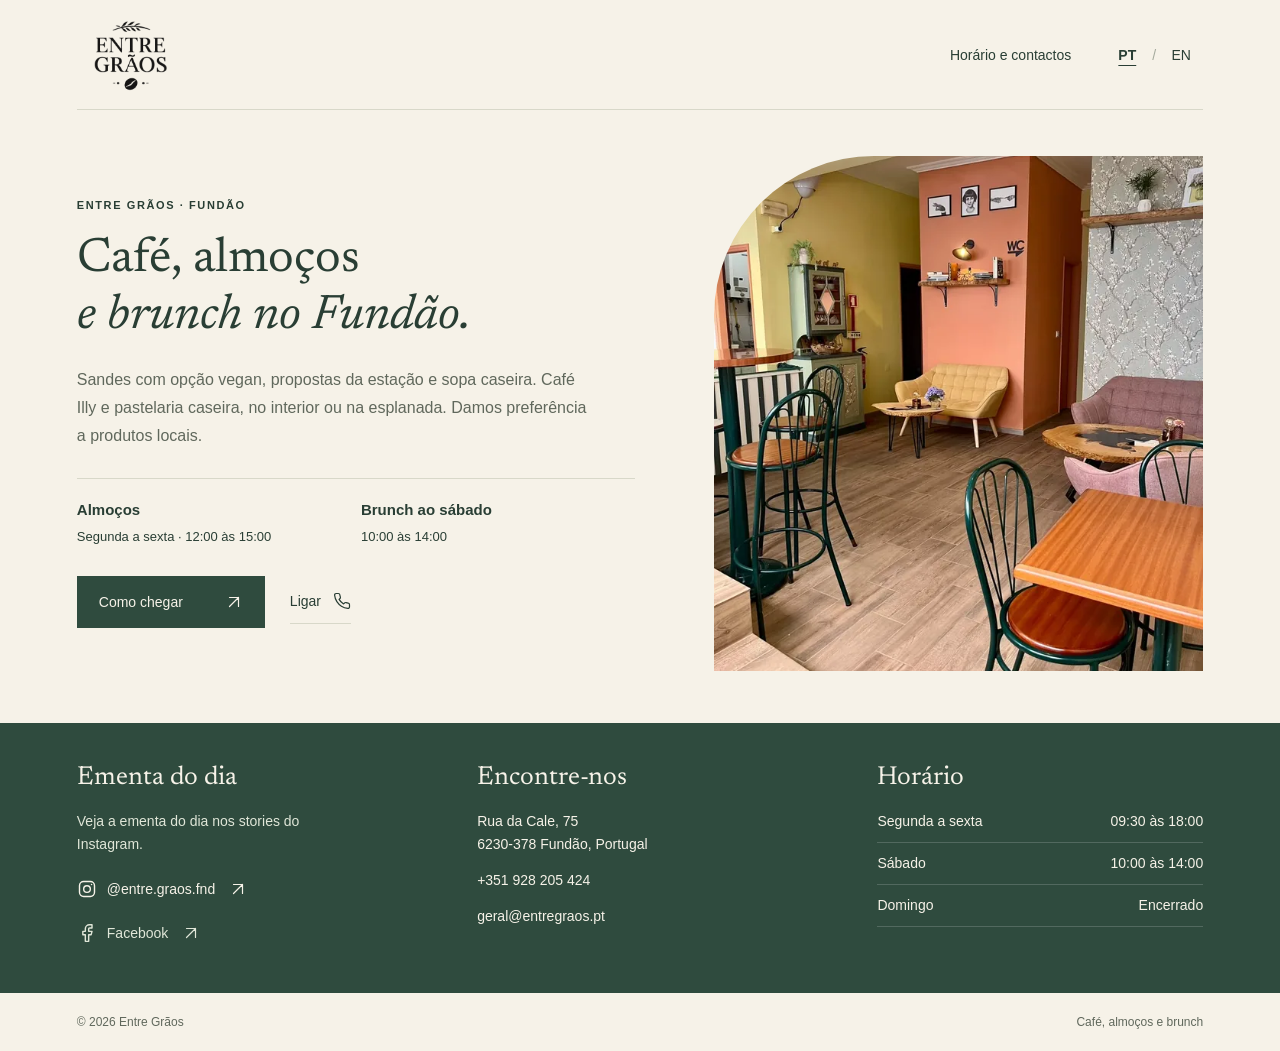
==== commit 66d325cf: "Simplify brunch note and align Facebook external link icon" ====
--- a/index.html
+++ b/index.html
@@ -27,7 +27,7 @@
   <link rel="icon" href="assets/icons/favicon-32.png?v=original-1" type="image/png" sizes="32x32">
   <link rel="apple-touch-icon" href="assets/icons/apple-touch-icon.png?v=original-1" sizes="180x180">
   <link rel="preload" href="assets/fonts/newsreader-400-normal.woff2" as="font" type="font/woff2" crossorigin>
-  <link rel="stylesheet" href="style.css?v=20261027-newsreader-1">
+  <link rel="stylesheet" href="style.css?v=20261027-social-brunch-1">
   <script type="application/ld+json">{"@context":"https://schema.org","@type":"CafeOrCoffeeShop","@id":"https://www.entregraos.pt/#cafe","name":"Entre Grãos","url":"https://www.entregraos.pt/","telephone":"+351928205424","email":"geral@entregraos.pt","image":"https://www.entregraos.pt/assets/entre-graos-interior-share.jpg","logo":"https://www.entregraos.pt/logo-entregraos.png","address":{"@type":"PostalAddress","streetAddress":"Rua da Cale 75","postalCode":"6230-378","addressLocality":"Fundão","addressCountry":"PT"},"openingHoursSpecification":[{"@type":"OpeningHoursSpecification","dayOfWeek":["Monday","Tuesday","Wednesday","Thursday","Friday"],"opens":"09:30","closes":"18:00"},{"@type":"OpeningHoursSpecification","dayOfWeek":"Saturday","opens":"10:00","closes":"14:00"},{"@type":"OpeningHoursSpecification","dayOfWeek":"Sunday","opens":"00:00","closes":"00:00"}],"hasMap":"https://maps.app.goo.gl/PhbanYhNMqBERcAv9","sameAs":["https://www.instagram.com/entre.graos.fnd/","https://www.facebook.com/entregraos"]}</script>
 </head>
 <body>
@@ -44,14 +44,14 @@
         <p class="introduction">Sandes com opção vegan, propostas da estação e sopa caseira. Café Illy e pastelaria caseira, no interior ou na esplanada. Damos preferência a produtos locais.</p>
         <div class="services">
           <div><h2>Almoços</h2><p>Segunda a sexta · 12:00 às 15:00</p></div>
-          <div><h2>Brunch ao sábado</h2><p>10:00 às 14:00</p><p class="brunch-note">Completo, com bebidas incluídas, ou itens em separado.</p></div>
+          <div><h2>Brunch ao sábado</h2><p>10:00 às 14:00</p></div>
         </div>
         <div class="hero-actions"><a class="button" href="https://maps.app.goo.gl/PhbanYhNMqBERcAv9" target="_blank" rel="noopener noreferrer">Como chegar<svg width="18" height="18" viewBox="0 0 24 24" fill="none" stroke="currentColor" stroke-width="1.6" stroke-linecap="round" stroke-linejoin="round" aria-hidden="true"><path d="M6 18 18 6M6 6h12v12"/></svg></a><a class="call-link" href="tel:+351928205424">Ligar<svg width="18" height="18" viewBox="0 0 24 24" fill="none" stroke="currentColor" stroke-width="1.6" stroke-linecap="round" stroke-linejoin="round" aria-hidden="true"><path d="M22 16.92v3a2 2 0 0 1-2.18 2 19.79 19.79 0 0 1-8.63-3.07 19.5 19.5 0 0 1-6-6 19.79 19.79 0 0 1-3.07-8.67A2 2 0 0 1 4.11 2h3a2 2 0 0 1 2 1.72c.13.96.36 1.9.69 2.79a2 2 0 0 1-.45 2.11L8.09 9.89a16 16 0 0 0 6 6l1.27-1.27a2 2 0 0 1 2.11-.45c.89.33 1.83.56 2.79.69A2 2 0 0 1 22 16.92z"/></svg></a></div>
       </div>
       <figure class="hero-photo"><img src="assets/interior-960.webp" srcset="assets/interior-640.webp 640w, assets/interior-960.webp 960w, assets/interior.webp 1200w" sizes="(max-width:700px) 86vw, (max-width:1000px) 43vw, 510px" width="1200" height="1600" alt="Mesas e cadeiras no interior do café Entre Grãos" fetchpriority="high"></figure>
     </section>
     <section class="visit" id="visite-nos" aria-label="Horário e contactos"><div class="visit-grid wrap">
-      <div class="social"><h2>Ementa do dia</h2><p>Veja a ementa do dia nos stories do Instagram.</p><a class="instagram" href="https://www.instagram.com/entre.graos.fnd/" target="_blank" rel="noopener noreferrer"><svg width="20" height="20" viewBox="0 0 24 24" fill="none" stroke="currentColor" stroke-width="1.7" aria-hidden="true"><rect x="3" y="3" width="18" height="18" rx="5"/><circle cx="12" cy="12" r="4"/><circle cx="17.5" cy="6.5" r=".9" fill="currentColor" stroke="none"/></svg><span>@entre.graos.fnd</span><svg width="18" height="18" viewBox="0 0 24 24" fill="none" stroke="currentColor" stroke-width="1.6" stroke-linecap="round" stroke-linejoin="round" aria-hidden="true"><path d="M6 18 18 6M6 6h12v12"/></svg></a><a class="facebook" href="https://www.facebook.com/entregraos" target="_blank" rel="noopener noreferrer"><svg width="20" height="20" viewBox="0 0 24 24" fill="none" stroke="currentColor" stroke-width="1.7" stroke-linecap="round" stroke-linejoin="round" aria-hidden="true"><path d="M18 2h-3a5 5 0 0 0-5 5v3H7v4h3v8h4v-8h3l1-4h-4V7a1 1 0 0 1 1-1h3z"/></svg><span>Facebook</span></a></div>
+      <div class="social"><h2>Ementa do dia</h2><p>Veja a ementa do dia nos stories do Instagram.</p><a class="instagram" href="https://www.instagram.com/entre.graos.fnd/" target="_blank" rel="noopener noreferrer"><svg width="20" height="20" viewBox="0 0 24 24" fill="none" stroke="currentColor" stroke-width="1.7" aria-hidden="true"><rect x="3" y="3" width="18" height="18" rx="5"/><circle cx="12" cy="12" r="4"/><circle cx="17.5" cy="6.5" r=".9" fill="currentColor" stroke="none"/></svg><span>@entre.graos.fnd</span><svg width="18" height="18" viewBox="0 0 24 24" fill="none" stroke="currentColor" stroke-width="1.6" stroke-linecap="round" stroke-linejoin="round" aria-hidden="true"><path d="M6 18 18 6M6 6h12v12"/></svg></a><a class="facebook" href="https://www.facebook.com/entregraos" target="_blank" rel="noopener noreferrer"><svg width="20" height="20" viewBox="0 0 24 24" fill="none" stroke="currentColor" stroke-width="1.7" stroke-linecap="round" stroke-linejoin="round" aria-hidden="true"><path d="M18 2h-3a5 5 0 0 0-5 5v3H7v4h3v8h4v-8h3l1-4h-4V7a1 1 0 0 1 1-1h3z"/></svg><span>Facebook</span><svg width="18" height="18" viewBox="0 0 24 24" fill="none" stroke="currentColor" stroke-width="1.6" stroke-linecap="round" stroke-linejoin="round" aria-hidden="true"><path d="M6 18 18 6M6 6h12v12"/></svg></a></div>
       <div class="contacts"><h2>Encontre-nos</h2><address><a href="https://maps.app.goo.gl/PhbanYhNMqBERcAv9" target="_blank" rel="noopener noreferrer">Rua da Cale, 75<br>6230-378 Fundão, Portugal</a></address><a href="tel:+351928205424">+351 928 205 424</a><a href="mailto:geral@entregraos.pt">geral@entregraos.pt</a></div>
       <div class="opening"><h2>Horário</h2><dl><div><dt>Segunda a sexta</dt><dd>09:30 às 18:00</dd></div><div><dt>Sábado</dt><dd>10:00 às 14:00</dd></div><div><dt>Domingo</dt><dd>Encerrado</dd></div></dl></div>
     </div></section>
--- a/style.css
+++ b/style.css
@@ -1,9 +1,9 @@
 @font-face{font-family:'Newsreader';font-style:normal;font-weight:400;font-display:swap;src:url('assets/fonts/newsreader-400-normal.woff2') format('woff2')}
 @font-face{font-family:'Newsreader';font-style:italic;font-weight:400;font-display:swap;src:url('assets/fonts/newsreader-400-italic.woff2') format('woff2')}
 :root{--cream:#f6f2e8;--green:#2f4b3e;--ink:#293e34;--muted:#60685c;--line:#d8d8c9;--clay:#a9583f;font-family:Arial,Helvetica,sans-serif;color:var(--ink);background:var(--cream)}
-*{box-sizing:border-box}html{scroll-behavior:smooth;scroll-padding-top:24px}body{margin:0}a{color:inherit;text-decoration:none}a:focus-visible{outline:3px solid var(--clay);outline-offset:5px}a:hover{text-decoration:underline;text-underline-offset:4px}img{display:block;width:100%;height:auto}p,h1,h2,figure{margin:0}.wrap{width:min(1180px,88%);margin-inline:auto}.site-header{height:110px;display:flex;align-items:center;justify-content:space-between;border-bottom:1px solid var(--line)}.brand{display:block;position:relative;overflow:hidden;width:110px;height:88px;flex:none}.brand img{position:absolute;width:205px;height:auto;max-width:none;top:-24px;left:-48px;mix-blend-mode:multiply}.header-links{display:flex;align-items:center;gap:34px;font-size:14px}.visit-link{padding:14px 0}.languages{display:flex;align-items:center;gap:3px}.languages a{display:flex;align-items:center;justify-content:center;min-width:44px;min-height:44px}.languages span{color:#a5aa9d}.languages [aria-current=page]{font-weight:700;text-decoration:underline;text-underline-offset:5px}.hero{display:grid;grid-template-columns:1.14fr 1fr;gap:7%;padding-block:46px 52px;align-items:center}.eyebrow{font-size:11px;font-weight:600;letter-spacing:1.6px;text-transform:uppercase;margin-bottom:23px}.hero h1{font-family:'Newsreader',Georgia,'Times New Roman',serif;font-size:clamp(38px,3.8vw,55px);font-weight:400;letter-spacing:0;line-height:1.06}.hero h1 em{display:block;font-weight:400;margin-top:5px}.introduction{font-size:16px;line-height:1.75;color:var(--muted);margin-top:24px;max-width:510px}.services{display:grid;grid-template-columns:.95fr 1fr;gap:24px;margin-top:28px;padding-top:22px;border-top:1px solid var(--line)}.services h2{font-size:15px;font-weight:600;margin-bottom:8px}.services p{font-size:13px;line-height:1.65}.services .brunch-note{margin-top:7px;color:var(--muted)}.button{display:inline-flex;align-items:center;justify-content:space-between;gap:42px;min-height:52px;margin-top:28px;padding:15px 22px;background:var(--green);color:var(--cream);font-size:14px}.button:hover{background:#243f32;text-decoration:none}svg{flex:none}.hero-photo{height:515px;overflow:hidden;border-radius:160px 0 0 0}.hero-photo img{width:100%;height:100%;object-fit:cover;object-position:center 65%}.visit{background:var(--green);color:var(--cream)}.visit-grid{display:grid;grid-template-columns:1fr 1fr 1.05fr;gap:8%;padding-block:42px 38px}.visit h2{letter-spacing:0;font-family:'Newsreader',Georgia,'Times New Roman',serif;font-size:26px;font-weight:400;margin-bottom:19px}.visit p,.visit address,.visit a,.visit dl{font-size:14px;line-height:1.65}.visit a:focus-visible{outline-color:var(--cream)}.visit dl{margin:0}.visit dl>div{display:flex;justify-content:space-between;gap:14px;padding:9px 0;border-bottom:1px solid #ffffff2b}.visit dl>div:first-child{padding-top:0}.visit dd{margin:0;white-space:nowrap}.contacts address{font-style:normal;margin-bottom:13px}.contacts>a{display:block;width:max-content;max-width:100%;min-height:36px}.social p{color:#e0e6d8;max-width:250px}.instagram,.facebook{display:flex;align-items:center;width:max-content;max-width:100%;gap:10px;min-height:44px}.instagram{margin-top:11px}.instagram>svg:last-child{margin-left:4px}.facebook{color:#e0e6d8}.visit a:hover{color:#fff}footer{display:flex;justify-content:space-between;gap:18px;padding-block:22px;font-size:12px;color:var(--muted)}.skip-link{position:absolute;left:12px;top:12px;transform:translateY(-180%);z-index:10;background:var(--green);color:white;padding:14px}.skip-link:focus{transform:translateY(0)}#main:focus{outline:none}
-@media(max-width:1000px){.wrap{width:90%}.hero{gap:5%;grid-template-columns:1.12fr 1fr}.hero-photo{height:520px}.services{grid-template-columns:1fr;gap:15px}.services .brunch-note{max-width:310px}.visit-grid{gap:5%;grid-template-columns:1fr 1fr 1.1fr}.visit h2{font-size:24px}.visit dl>div{display:block}.visit dd{margin-top:3px}}
-@media(max-width:700px){.wrap{width:86%}.site-header{height:93px}.brand{width:93px;height:78px}.brand img{width:177px;top:-20px;left:-43px}.visit-link{display:none}.header-links{gap:0}.hero{display:flex;flex-direction:column;align-items:stretch;gap:31px;padding-block:34px 36px}.eyebrow{font-size:10px;margin-bottom:20px}.hero h1{font-size:clamp(34px,9.4vw,48px);letter-spacing:0;line-height:1.08}.hero h1 em{margin-top:3px}.introduction{font-size:15px;line-height:1.75;margin-top:21px}.services{grid-template-columns:1fr;gap:18px;margin-top:25px;padding-top:20px}.services h2{margin-bottom:4px}.services p{font-size:14px}.services .brunch-note{margin-top:4px;max-width:310px}.button{margin-top:24px}.hero-photo{height:240px;border-radius:90px 0 0 0}.hero-photo img{object-position:center 72%}.visit-grid{grid-template-columns:1fr;gap:29px;padding-block:34px}.visit h2{font-size:26px;margin-bottom:15px}.visit dl>div{display:flex}.visit dd{margin-top:0}.social p{max-width:none}.contacts address{margin-bottom:10px}footer{flex-direction:column;gap:7px;padding-block:20px}}
+*{box-sizing:border-box}html{scroll-behavior:smooth;scroll-padding-top:24px}body{margin:0}a{color:inherit;text-decoration:none}a:focus-visible{outline:3px solid var(--clay);outline-offset:5px}a:hover{text-decoration:underline;text-underline-offset:4px}img{display:block;width:100%;height:auto}p,h1,h2,figure{margin:0}.wrap{width:min(1180px,88%);margin-inline:auto}.site-header{height:110px;display:flex;align-items:center;justify-content:space-between;border-bottom:1px solid var(--line)}.brand{display:block;position:relative;overflow:hidden;width:110px;height:88px;flex:none}.brand img{position:absolute;width:205px;height:auto;max-width:none;top:-24px;left:-48px;mix-blend-mode:multiply}.header-links{display:flex;align-items:center;gap:34px;font-size:14px}.visit-link{padding:14px 0}.languages{display:flex;align-items:center;gap:3px}.languages a{display:flex;align-items:center;justify-content:center;min-width:44px;min-height:44px}.languages span{color:#a5aa9d}.languages [aria-current=page]{font-weight:700;text-decoration:underline;text-underline-offset:5px}.hero{display:grid;grid-template-columns:1.14fr 1fr;gap:7%;padding-block:46px 52px;align-items:center}.eyebrow{font-size:11px;font-weight:600;letter-spacing:1.6px;text-transform:uppercase;margin-bottom:23px}.hero h1{font-family:'Newsreader',Georgia,'Times New Roman',serif;font-size:clamp(38px,3.8vw,55px);font-weight:400;letter-spacing:0;line-height:1.06}.hero h1 em{display:block;font-weight:400;margin-top:5px}.introduction{font-size:16px;line-height:1.75;color:var(--muted);margin-top:24px;max-width:510px}.services{display:grid;grid-template-columns:.95fr 1fr;gap:24px;margin-top:28px;padding-top:22px;border-top:1px solid var(--line)}.services h2{font-size:15px;font-weight:600;margin-bottom:8px}.services p{font-size:13px;line-height:1.65}.button{display:inline-flex;align-items:center;justify-content:space-between;gap:42px;min-height:52px;margin-top:28px;padding:15px 22px;background:var(--green);color:var(--cream);font-size:14px}.button:hover{background:#243f32;text-decoration:none}svg{flex:none}.hero-photo{height:515px;overflow:hidden;border-radius:160px 0 0 0}.hero-photo img{width:100%;height:100%;object-fit:cover;object-position:center 65%}.visit{background:var(--green);color:var(--cream)}.visit-grid{display:grid;grid-template-columns:1fr 1fr 1.05fr;gap:8%;padding-block:42px 38px}.visit h2{letter-spacing:0;font-family:'Newsreader',Georgia,'Times New Roman',serif;font-size:26px;font-weight:400;margin-bottom:19px}.visit p,.visit address,.visit a,.visit dl{font-size:14px;line-height:1.65}.visit a:focus-visible{outline-color:var(--cream)}.visit dl{margin:0}.visit dl>div{display:flex;justify-content:space-between;gap:14px;padding:9px 0;border-bottom:1px solid #ffffff2b}.visit dl>div:first-child{padding-top:0}.visit dd{margin:0;white-space:nowrap}.contacts address{font-style:normal;margin-bottom:13px}.contacts>a{display:block;width:max-content;max-width:100%;min-height:36px}.social p{color:#e0e6d8;max-width:250px}.instagram,.facebook{display:flex;align-items:center;width:max-content;max-width:100%;gap:10px;min-height:44px}.instagram{margin-top:11px}.instagram>svg:last-child,.facebook>svg:last-child{margin-left:4px}.facebook{color:#e0e6d8}.visit a:hover{color:#fff}footer{display:flex;justify-content:space-between;gap:18px;padding-block:22px;font-size:12px;color:var(--muted)}.skip-link{position:absolute;left:12px;top:12px;transform:translateY(-180%);z-index:10;background:var(--green);color:white;padding:14px}.skip-link:focus{transform:translateY(0)}#main:focus{outline:none}
+@media(max-width:1000px){.wrap{width:90%}.hero{gap:5%;grid-template-columns:1.12fr 1fr}.hero-photo{height:520px}.services{grid-template-columns:1fr;gap:15px}.visit-grid{gap:5%;grid-template-columns:1fr 1fr 1.1fr}.visit h2{font-size:24px}.visit dl>div{display:block}.visit dd{margin-top:3px}}
+@media(max-width:700px){.wrap{width:86%}.site-header{height:93px}.brand{width:93px;height:78px}.brand img{width:177px;top:-20px;left:-43px}.visit-link{display:none}.header-links{gap:0}.hero{display:flex;flex-direction:column;align-items:stretch;gap:31px;padding-block:34px 36px}.eyebrow{font-size:10px;margin-bottom:20px}.hero h1{font-size:clamp(34px,9.4vw,48px);letter-spacing:0;line-height:1.08}.hero h1 em{margin-top:3px}.introduction{font-size:15px;line-height:1.75;margin-top:21px}.services{grid-template-columns:1fr;gap:18px;margin-top:25px;padding-top:20px}.services h2{margin-bottom:4px}.services p{font-size:14px}.button{margin-top:24px}.hero-photo{height:240px;border-radius:90px 0 0 0}.hero-photo img{object-position:center 72%}.visit-grid{grid-template-columns:1fr;gap:29px;padding-block:34px}.visit h2{font-size:26px;margin-bottom:15px}.visit dl>div{display:flex}.visit dd{margin-top:0}.social p{max-width:none}.contacts address{margin-bottom:10px}footer{flex-direction:column;gap:7px;padding-block:20px}}
 @media(prefers-reduced-motion:reduce){html{scroll-behavior:auto}}
 
 .hero-actions{display:flex;align-items:center;gap:25px;flex-wrap:wrap;margin-top:28px}.hero-actions .button{margin-top:0}.call-link{display:inline-flex;align-items:center;gap:12px;min-height:44px;font-size:14px;padding:8px 0;border-bottom:1px solid var(--line)}
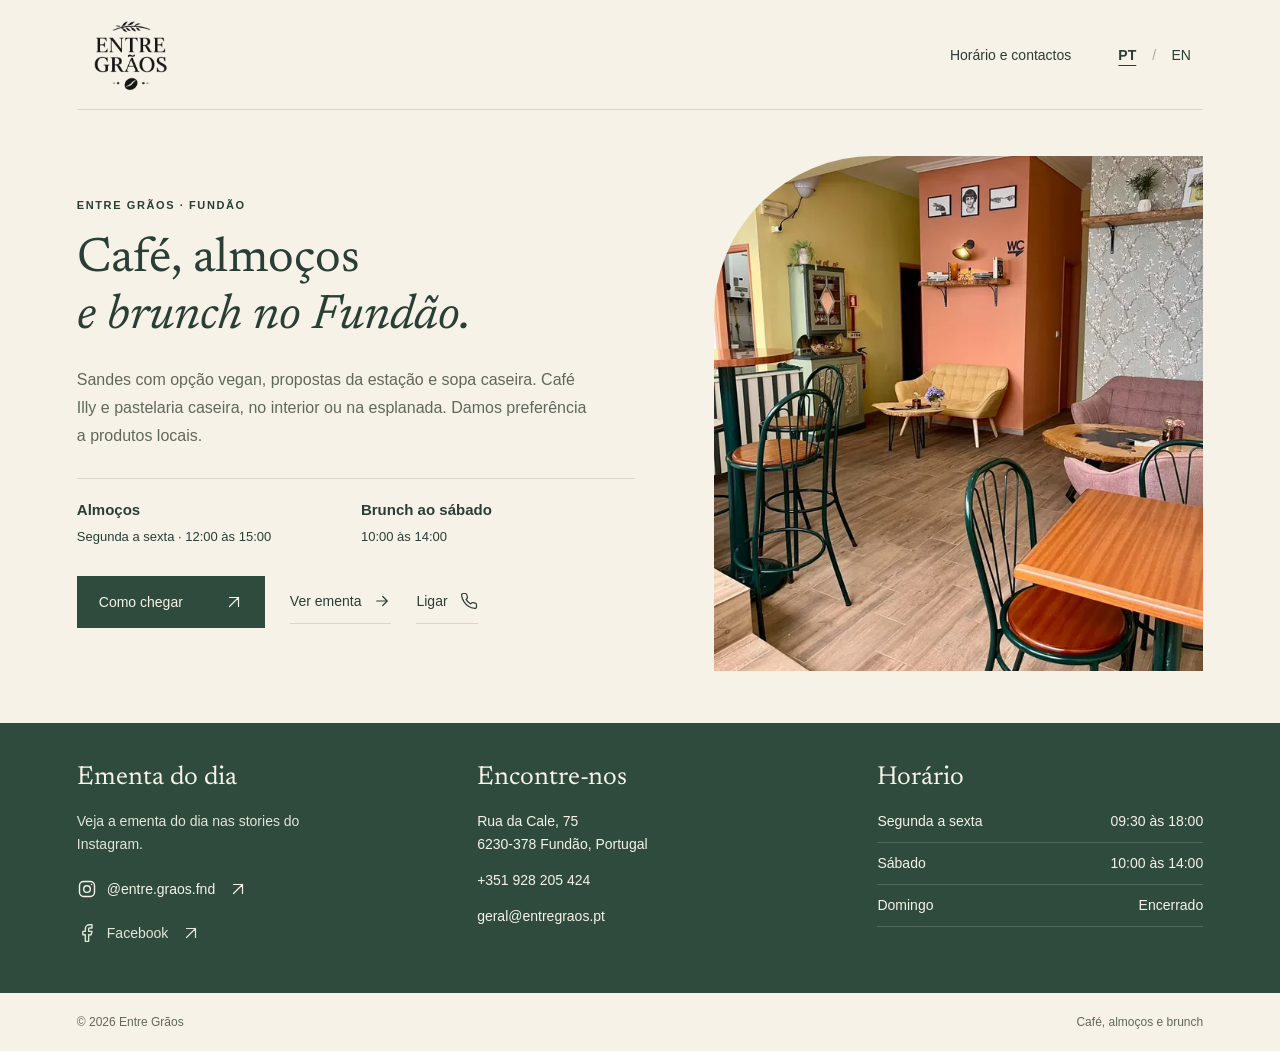
==== commit a1f1f21e: "Add bilingual menu with confirmed prices and homepage navigation" ====
--- a/index.html
+++ b/index.html
@@ -27,8 +27,8 @@
   <link rel="icon" href="assets/icons/favicon-32.png?v=original-1" type="image/png" sizes="32x32">
   <link rel="apple-touch-icon" href="assets/icons/apple-touch-icon.png?v=original-1" sizes="180x180">
   <link rel="preload" href="assets/fonts/newsreader-400-normal.woff2" as="font" type="font/woff2" crossorigin>
-  <link rel="stylesheet" href="style.css?v=20261027-social-brunch-1">
-  <script type="application/ld+json">{"@context":"https://schema.org","@type":"CafeOrCoffeeShop","@id":"https://www.entregraos.pt/#cafe","name":"Entre Grãos","url":"https://www.entregraos.pt/","telephone":"+351928205424","email":"geral@entregraos.pt","image":"https://www.entregraos.pt/assets/entre-graos-interior-share.jpg","logo":"https://www.entregraos.pt/logo-entregraos.png","address":{"@type":"PostalAddress","streetAddress":"Rua da Cale 75","postalCode":"6230-378","addressLocality":"Fundão","addressCountry":"PT"},"openingHoursSpecification":[{"@type":"OpeningHoursSpecification","dayOfWeek":["Monday","Tuesday","Wednesday","Thursday","Friday"],"opens":"09:30","closes":"18:00"},{"@type":"OpeningHoursSpecification","dayOfWeek":"Saturday","opens":"10:00","closes":"14:00"},{"@type":"OpeningHoursSpecification","dayOfWeek":"Sunday","opens":"00:00","closes":"00:00"}],"hasMap":"https://maps.app.goo.gl/PhbanYhNMqBERcAv9","sameAs":["https://www.instagram.com/entre.graos.fnd/","https://www.facebook.com/entregraos"]}</script>
+  <link rel="stylesheet" href="style.css?v=20261030-menu-1">
+  <script type="application/ld+json">{"@context":"https://schema.org","@type":"CafeOrCoffeeShop","@id":"https://www.entregraos.pt/#cafe","name":"Entre Grãos","url":"https://www.entregraos.pt/","telephone":"+351928205424","email":"geral@entregraos.pt","image":"https://www.entregraos.pt/assets/entre-graos-interior-share.jpg","logo":"https://www.entregraos.pt/logo-entregraos.png","address":{"@type":"PostalAddress","streetAddress":"Rua da Cale 75","postalCode":"6230-378","addressLocality":"Fundão","addressCountry":"PT"},"openingHoursSpecification":[{"@type":"OpeningHoursSpecification","dayOfWeek":["Monday","Tuesday","Wednesday","Thursday","Friday"],"opens":"09:30","closes":"18:00"},{"@type":"OpeningHoursSpecification","dayOfWeek":"Saturday","opens":"10:00","closes":"14:00"},{"@type":"OpeningHoursSpecification","dayOfWeek":"Sunday","opens":"00:00","closes":"00:00"}],"hasMap":"https://maps.app.goo.gl/PhbanYhNMqBERcAv9","sameAs":["https://www.instagram.com/entre.graos.fnd/","https://www.facebook.com/entregraos"],"geo":{"@type":"GeoCoordinates","latitude":40.1364039,"longitude":-7.5009095},"hasMenu":"https://www.entregraos.pt/ementa/"}</script>
 </head>
 <body>
   <a class="skip-link" href="#main">Saltar para o conteúdo</a>
@@ -46,12 +46,12 @@
           <div><h2>Almoços</h2><p>Segunda a sexta · 12:00 às 15:00</p></div>
           <div><h2>Brunch ao sábado</h2><p>10:00 às 14:00</p></div>
         </div>
-        <div class="hero-actions"><a class="button" href="https://maps.app.goo.gl/PhbanYhNMqBERcAv9" target="_blank" rel="noopener noreferrer">Como chegar<svg width="18" height="18" viewBox="0 0 24 24" fill="none" stroke="currentColor" stroke-width="1.6" stroke-linecap="round" stroke-linejoin="round" aria-hidden="true"><path d="M6 18 18 6M6 6h12v12"/></svg></a><a class="call-link" href="tel:+351928205424">Ligar<svg width="18" height="18" viewBox="0 0 24 24" fill="none" stroke="currentColor" stroke-width="1.6" stroke-linecap="round" stroke-linejoin="round" aria-hidden="true"><path d="M22 16.92v3a2 2 0 0 1-2.18 2 19.79 19.79 0 0 1-8.63-3.07 19.5 19.5 0 0 1-6-6 19.79 19.79 0 0 1-3.07-8.67A2 2 0 0 1 4.11 2h3a2 2 0 0 1 2 1.72c.13.96.36 1.9.69 2.79a2 2 0 0 1-.45 2.11L8.09 9.89a16 16 0 0 0 6 6l1.27-1.27a2 2 0 0 1 2.11-.45c.89.33 1.83.56 2.79.69A2 2 0 0 1 22 16.92z"/></svg></a></div>
+        <div class="hero-actions"><a class="button" href="https://maps.app.goo.gl/PhbanYhNMqBERcAv9" target="_blank" rel="noopener noreferrer">Como chegar<svg width="18" height="18" viewBox="0 0 24 24" fill="none" stroke="currentColor" stroke-width="1.6" stroke-linecap="round" stroke-linejoin="round" aria-hidden="true"><path d="M6 18 18 6M6 6h12v12"/></svg></a><a class="menu-link" href="ementa/">Ver ementa<svg width="18" height="18" viewBox="0 0 24 24" fill="none" stroke="currentColor" stroke-width="1.6" stroke-linecap="round" stroke-linejoin="round" aria-hidden="true"><path d="M5 12h14m-6-6 6 6-6 6"/></svg></a><a class="call-link" href="tel:+351928205424">Ligar<svg width="18" height="18" viewBox="0 0 24 24" fill="none" stroke="currentColor" stroke-width="1.6" stroke-linecap="round" stroke-linejoin="round" aria-hidden="true"><path d="M22 16.92v3a2 2 0 0 1-2.18 2 19.79 19.79 0 0 1-8.63-3.07 19.5 19.5 0 0 1-6-6 19.79 19.79 0 0 1-3.07-8.67A2 2 0 0 1 4.11 2h3a2 2 0 0 1 2 1.72c.13.96.36 1.9.69 2.79a2 2 0 0 1-.45 2.11L8.09 9.89a16 16 0 0 0 6 6l1.27-1.27a2 2 0 0 1 2.11-.45c.89.33 1.83.56 2.79.69A2 2 0 0 1 22 16.92z"/></svg></a></div>
       </div>
       <figure class="hero-photo"><img src="assets/interior-960.webp" srcset="assets/interior-640.webp 640w, assets/interior-960.webp 960w, assets/interior.webp 1200w" sizes="(max-width:700px) 86vw, (max-width:1000px) 43vw, 510px" width="1200" height="1600" alt="Mesas e cadeiras no interior do café Entre Grãos" fetchpriority="high"></figure>
     </section>
     <section class="visit" id="visite-nos" aria-label="Horário e contactos"><div class="visit-grid wrap">
-      <div class="social"><h2>Ementa do dia</h2><p>Veja a ementa do dia nos stories do Instagram.</p><a class="instagram" href="https://www.instagram.com/entre.graos.fnd/" target="_blank" rel="noopener noreferrer"><svg width="20" height="20" viewBox="0 0 24 24" fill="none" stroke="currentColor" stroke-width="1.7" aria-hidden="true"><rect x="3" y="3" width="18" height="18" rx="5"/><circle cx="12" cy="12" r="4"/><circle cx="17.5" cy="6.5" r=".9" fill="currentColor" stroke="none"/></svg><span>@entre.graos.fnd</span><svg width="18" height="18" viewBox="0 0 24 24" fill="none" stroke="currentColor" stroke-width="1.6" stroke-linecap="round" stroke-linejoin="round" aria-hidden="true"><path d="M6 18 18 6M6 6h12v12"/></svg></a><a class="facebook" href="https://www.facebook.com/entregraos" target="_blank" rel="noopener noreferrer"><svg width="20" height="20" viewBox="0 0 24 24" fill="none" stroke="currentColor" stroke-width="1.7" stroke-linecap="round" stroke-linejoin="round" aria-hidden="true"><path d="M18 2h-3a5 5 0 0 0-5 5v3H7v4h3v8h4v-8h3l1-4h-4V7a1 1 0 0 1 1-1h3z"/></svg><span>Facebook</span><svg width="18" height="18" viewBox="0 0 24 24" fill="none" stroke="currentColor" stroke-width="1.6" stroke-linecap="round" stroke-linejoin="round" aria-hidden="true"><path d="M6 18 18 6M6 6h12v12"/></svg></a></div>
+      <div class="social"><h2>Ementa do dia</h2><p>Veja a ementa do dia nas stories do Instagram.</p><a class="instagram" href="https://www.instagram.com/entre.graos.fnd/" target="_blank" rel="noopener noreferrer"><svg width="20" height="20" viewBox="0 0 24 24" fill="none" stroke="currentColor" stroke-width="1.7" aria-hidden="true"><rect x="3" y="3" width="18" height="18" rx="5"/><circle cx="12" cy="12" r="4"/><circle cx="17.5" cy="6.5" r=".9" fill="currentColor" stroke="none"/></svg><span>@entre.graos.fnd</span><svg width="18" height="18" viewBox="0 0 24 24" fill="none" stroke="currentColor" stroke-width="1.6" stroke-linecap="round" stroke-linejoin="round" aria-hidden="true"><path d="M6 18 18 6M6 6h12v12"/></svg></a><a class="facebook" href="https://www.facebook.com/entregraos" target="_blank" rel="noopener noreferrer"><svg width="20" height="20" viewBox="0 0 24 24" fill="none" stroke="currentColor" stroke-width="1.7" stroke-linecap="round" stroke-linejoin="round" aria-hidden="true"><path d="M18 2h-3a5 5 0 0 0-5 5v3H7v4h3v8h4v-8h3l1-4h-4V7a1 1 0 0 1 1-1h3z"/></svg><span>Facebook</span><svg width="18" height="18" viewBox="0 0 24 24" fill="none" stroke="currentColor" stroke-width="1.6" stroke-linecap="round" stroke-linejoin="round" aria-hidden="true"><path d="M6 18 18 6M6 6h12v12"/></svg></a></div>
       <div class="contacts"><h2>Encontre-nos</h2><address><a href="https://maps.app.goo.gl/PhbanYhNMqBERcAv9" target="_blank" rel="noopener noreferrer">Rua da Cale, 75<br>6230-378 Fundão, Portugal</a></address><a href="tel:+351928205424">+351 928 205 424</a><a href="mailto:geral@entregraos.pt">geral@entregraos.pt</a></div>
       <div class="opening"><h2>Horário</h2><dl><div><dt>Segunda a sexta</dt><dd>09:30 às 18:00</dd></div><div><dt>Sábado</dt><dd>10:00 às 14:00</dd></div><div><dt>Domingo</dt><dd>Encerrado</dd></div></dl></div>
     </div></section>
--- a/style.css
+++ b/style.css
@@ -8,3 +8,5 @@
 
 .hero-actions{display:flex;align-items:center;gap:25px;flex-wrap:wrap;margin-top:28px}.hero-actions .button{margin-top:0}.call-link{display:inline-flex;align-items:center;gap:12px;min-height:44px;font-size:14px;padding:8px 0;border-bottom:1px solid var(--line)}
 @media(max-width:700px){.hero-actions{margin-top:24px;gap:24px}.hero-actions .button{gap:24px;padding-inline:18px}}
+
+.menu-link{display:inline-flex;align-items:center;gap:12px;min-height:44px;padding:8px 0;font-size:14px;border-bottom:1px solid var(--line)}
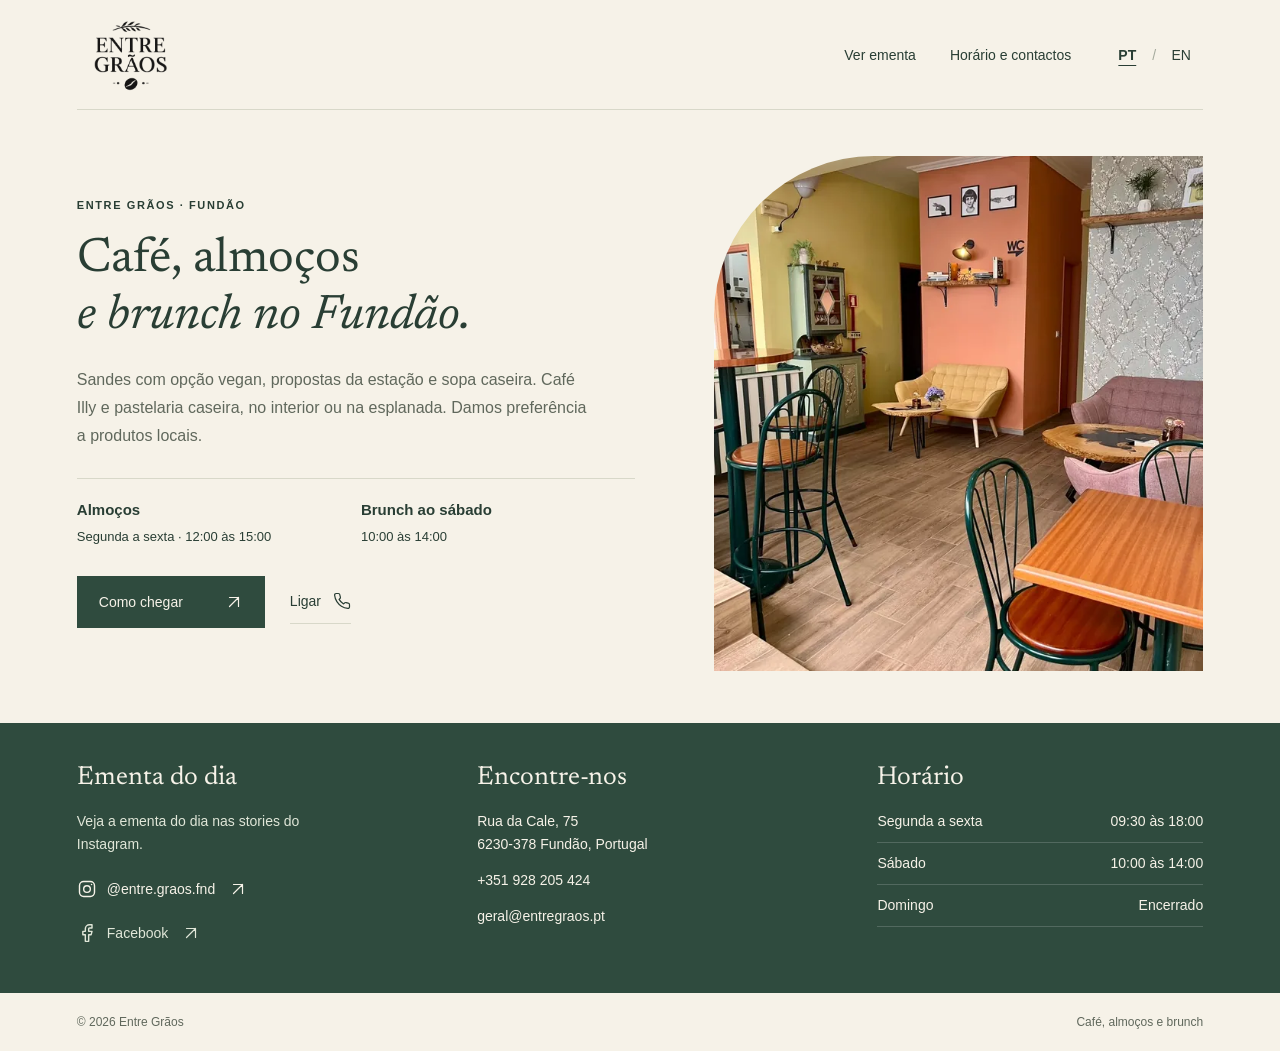
==== commit f0b2db11: "Refine menu navigation and copy, add branded 404 and sitemap dates" ====
--- a/index.html
+++ b/index.html
@@ -27,14 +27,14 @@
   <link rel="icon" href="assets/icons/favicon-32.png?v=original-1" type="image/png" sizes="32x32">
   <link rel="apple-touch-icon" href="assets/icons/apple-touch-icon.png?v=original-1" sizes="180x180">
   <link rel="preload" href="assets/fonts/newsreader-400-normal.woff2" as="font" type="font/woff2" crossorigin>
-  <link rel="stylesheet" href="style.css?v=20261030-menu-1">
+  <link rel="stylesheet" href="style.css?v=20261030-menu-2">
   <script type="application/ld+json">{"@context":"https://schema.org","@type":"CafeOrCoffeeShop","@id":"https://www.entregraos.pt/#cafe","name":"Entre Grãos","url":"https://www.entregraos.pt/","telephone":"+351928205424","email":"geral@entregraos.pt","image":"https://www.entregraos.pt/assets/entre-graos-interior-share.jpg","logo":"https://www.entregraos.pt/logo-entregraos.png","address":{"@type":"PostalAddress","streetAddress":"Rua da Cale 75","postalCode":"6230-378","addressLocality":"Fundão","addressCountry":"PT"},"openingHoursSpecification":[{"@type":"OpeningHoursSpecification","dayOfWeek":["Monday","Tuesday","Wednesday","Thursday","Friday"],"opens":"09:30","closes":"18:00"},{"@type":"OpeningHoursSpecification","dayOfWeek":"Saturday","opens":"10:00","closes":"14:00"},{"@type":"OpeningHoursSpecification","dayOfWeek":"Sunday","opens":"00:00","closes":"00:00"}],"hasMap":"https://maps.app.goo.gl/PhbanYhNMqBERcAv9","sameAs":["https://www.instagram.com/entre.graos.fnd/","https://www.facebook.com/entregraos"],"geo":{"@type":"GeoCoordinates","latitude":40.1364039,"longitude":-7.5009095},"hasMenu":"https://www.entregraos.pt/ementa/"}</script>
 </head>
 <body>
   <a class="skip-link" href="#main">Saltar para o conteúdo</a>
   <header class="site-header wrap">
     <a class="brand" href="#inicio" aria-label="Entre Grãos, início"><img src="logo-entregraos.png" width="612" height="408" alt="Entre Grãos"></a>
-    <div class="header-links"><a class="visit-link" href="#visite-nos">Horário e contactos</a><nav class="languages" aria-label="Idioma / Language"><a href="./" lang="pt-PT" hreflang="pt-PT" aria-label="Português (PT)" aria-current="page">PT</a><span aria-hidden="true">/</span><a href="en/" lang="en" hreflang="en" aria-label="English (EN)">EN</a></nav></div>
+    <div class="header-links"><a class="menu-link" href="ementa/">Ver ementa</a><a class="visit-link" href="#visite-nos">Horário e contactos</a><nav class="languages" aria-label="Idioma / Language"><a href="./" lang="pt-PT" hreflang="pt-PT" aria-label="Português (PT)" aria-current="page">PT</a><span aria-hidden="true">/</span><a href="en/" lang="en" hreflang="en" aria-label="English (EN)">EN</a></nav></div>
   </header>
   <main id="main" tabindex="-1">
     <section class="hero wrap" id="inicio" aria-labelledby="hero-title">
@@ -46,7 +46,7 @@
           <div><h2>Almoços</h2><p>Segunda a sexta · 12:00 às 15:00</p></div>
           <div><h2>Brunch ao sábado</h2><p>10:00 às 14:00</p></div>
         </div>
-        <div class="hero-actions"><a class="button" href="https://maps.app.goo.gl/PhbanYhNMqBERcAv9" target="_blank" rel="noopener noreferrer">Como chegar<svg width="18" height="18" viewBox="0 0 24 24" fill="none" stroke="currentColor" stroke-width="1.6" stroke-linecap="round" stroke-linejoin="round" aria-hidden="true"><path d="M6 18 18 6M6 6h12v12"/></svg></a><a class="menu-link" href="ementa/">Ver ementa<svg width="18" height="18" viewBox="0 0 24 24" fill="none" stroke="currentColor" stroke-width="1.6" stroke-linecap="round" stroke-linejoin="round" aria-hidden="true"><path d="M5 12h14m-6-6 6 6-6 6"/></svg></a><a class="call-link" href="tel:+351928205424">Ligar<svg width="18" height="18" viewBox="0 0 24 24" fill="none" stroke="currentColor" stroke-width="1.6" stroke-linecap="round" stroke-linejoin="round" aria-hidden="true"><path d="M22 16.92v3a2 2 0 0 1-2.18 2 19.79 19.79 0 0 1-8.63-3.07 19.5 19.5 0 0 1-6-6 19.79 19.79 0 0 1-3.07-8.67A2 2 0 0 1 4.11 2h3a2 2 0 0 1 2 1.72c.13.96.36 1.9.69 2.79a2 2 0 0 1-.45 2.11L8.09 9.89a16 16 0 0 0 6 6l1.27-1.27a2 2 0 0 1 2.11-.45c.89.33 1.83.56 2.79.69A2 2 0 0 1 22 16.92z"/></svg></a></div>
+        <div class="hero-actions"><a class="button" href="https://maps.app.goo.gl/PhbanYhNMqBERcAv9" target="_blank" rel="noopener noreferrer">Como chegar<svg width="18" height="18" viewBox="0 0 24 24" fill="none" stroke="currentColor" stroke-width="1.6" stroke-linecap="round" stroke-linejoin="round" aria-hidden="true"><path d="M6 18 18 6M6 6h12v12"/></svg></a><a class="call-link" href="tel:+351928205424">Ligar<svg width="18" height="18" viewBox="0 0 24 24" fill="none" stroke="currentColor" stroke-width="1.6" stroke-linecap="round" stroke-linejoin="round" aria-hidden="true"><path d="M22 16.92v3a2 2 0 0 1-2.18 2 19.79 19.79 0 0 1-8.63-3.07 19.5 19.5 0 0 1-6-6 19.79 19.79 0 0 1-3.07-8.67A2 2 0 0 1 4.11 2h3a2 2 0 0 1 2 1.72c.13.96.36 1.9.69 2.79a2 2 0 0 1-.45 2.11L8.09 9.89a16 16 0 0 0 6 6l1.27-1.27a2 2 0 0 1 2.11-.45c.89.33 1.83.56 2.79.69A2 2 0 0 1 22 16.92z"/></svg></a></div>
       </div>
       <figure class="hero-photo"><img src="assets/interior-960.webp" srcset="assets/interior-640.webp 640w, assets/interior-960.webp 960w, assets/interior.webp 1200w" sizes="(max-width:700px) 86vw, (max-width:1000px) 43vw, 510px" width="1200" height="1600" alt="Mesas e cadeiras no interior do café Entre Grãos" fetchpriority="high"></figure>
     </section>
--- a/style.css
+++ b/style.css
@@ -10,3 +10,10 @@
 @media(max-width:700px){.hero-actions{margin-top:24px;gap:24px}.hero-actions .button{gap:24px;padding-inline:18px}}
 
 .menu-link{display:inline-flex;align-items:center;gap:12px;min-height:44px;padding:8px 0;font-size:14px;border-bottom:1px solid var(--line)}
+
+/* Keep the menu discoverable in the compact header, including on phones. */
+.site-header .menu-link{border-bottom:0;white-space:nowrap}
+@media(max-width:700px){.site-header .header-links{gap:12px}.site-header .menu-link{font-size:13px}}
+@media(max-width:360px){.site-header.wrap{width:90%}.site-header .header-links{gap:8px}}
+/* Root-absolute assets allow GitHub Pages to serve this at missing nested URLs. */
+.error-main{max-width:760px;padding-block:65px 80px}.error-main .eyebrow{margin-bottom:16px}.error-main h1,.error-main h2{font-family:'Newsreader',Georgia,serif;font-weight:400;letter-spacing:0;line-height:1.12}.error-main h1{font-size:clamp(38px,6vw,60px)}.error-main h2{font-size:30px}.error-main p{font-size:16px;line-height:1.75;color:var(--muted);margin-top:18px}.error-links{display:flex;flex-wrap:wrap;gap:12px 28px;margin-top:16px}.error-links a{display:inline-flex;align-items:center;min-height:44px;text-decoration:underline;text-underline-offset:4px}.error-english{margin-top:40px;padding-top:30px;border-top:1px solid var(--line)}
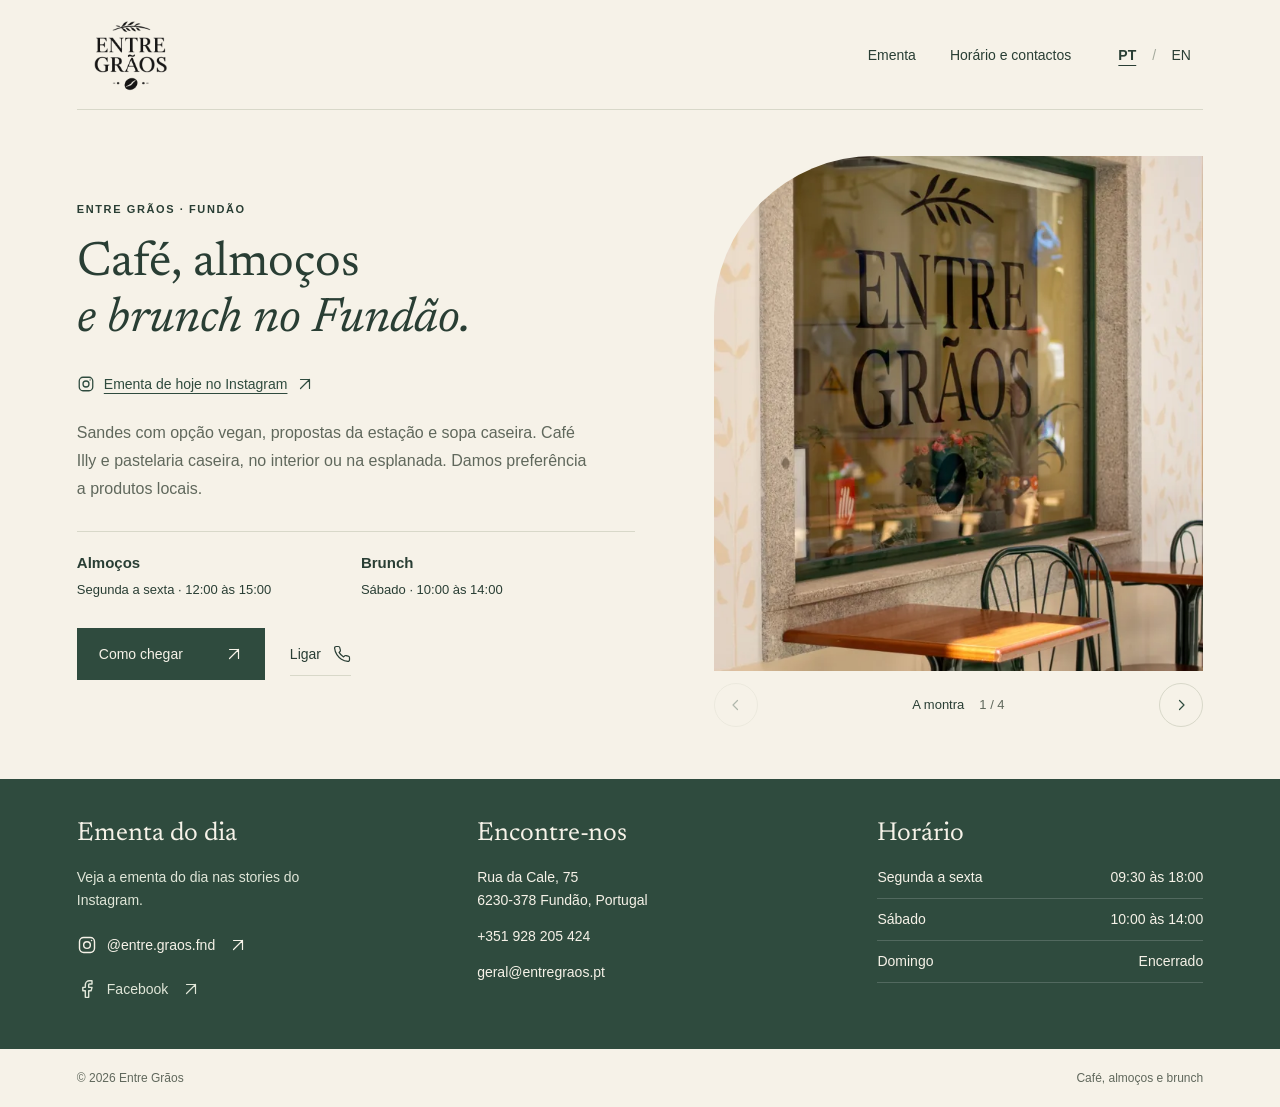
==== commit f57bbd7c: "Add lightweight photo gallery and prominent daily menu Instagram link" ====
--- a/index.html
+++ b/index.html
@@ -27,28 +27,35 @@
   <link rel="icon" href="assets/icons/favicon-32.png?v=original-1" type="image/png" sizes="32x32">
   <link rel="apple-touch-icon" href="assets/icons/apple-touch-icon.png?v=original-1" sizes="180x180">
   <link rel="preload" href="assets/fonts/newsreader-400-normal.woff2" as="font" type="font/woff2" crossorigin>
-  <link rel="stylesheet" href="style.css?v=20261030-menu-2">
+  <link rel="stylesheet" href="style.css?v=20261030-gallery-3">
   <script type="application/ld+json">{"@context":"https://schema.org","@type":"CafeOrCoffeeShop","@id":"https://www.entregraos.pt/#cafe","name":"Entre Grãos","url":"https://www.entregraos.pt/","telephone":"+351928205424","email":"geral@entregraos.pt","image":"https://www.entregraos.pt/assets/entre-graos-interior-share.jpg","logo":"https://www.entregraos.pt/logo-entregraos.png","address":{"@type":"PostalAddress","streetAddress":"Rua da Cale 75","postalCode":"6230-378","addressLocality":"Fundão","addressCountry":"PT"},"openingHoursSpecification":[{"@type":"OpeningHoursSpecification","dayOfWeek":["Monday","Tuesday","Wednesday","Thursday","Friday"],"opens":"09:30","closes":"18:00"},{"@type":"OpeningHoursSpecification","dayOfWeek":"Saturday","opens":"10:00","closes":"14:00"},{"@type":"OpeningHoursSpecification","dayOfWeek":"Sunday","opens":"00:00","closes":"00:00"}],"hasMap":"https://maps.app.goo.gl/PhbanYhNMqBERcAv9","sameAs":["https://www.instagram.com/entre.graos.fnd/","https://www.facebook.com/entregraos"],"geo":{"@type":"GeoCoordinates","latitude":40.1364039,"longitude":-7.5009095},"hasMenu":"https://www.entregraos.pt/ementa/"}</script>
+  <script defer src="gallery.js?v=20261030-gallery-3"></script>
+  <noscript><style>.gallery-deferred{display:none}</style></noscript>
 </head>
 <body>
   <a class="skip-link" href="#main">Saltar para o conteúdo</a>
   <header class="site-header wrap">
     <a class="brand" href="#inicio" aria-label="Entre Grãos, início"><img src="logo-entregraos.png" width="612" height="408" alt="Entre Grãos"></a>
-    <div class="header-links"><a class="menu-link" href="ementa/">Ver ementa</a><a class="visit-link" href="#visite-nos">Horário e contactos</a><nav class="languages" aria-label="Idioma / Language"><a href="./" lang="pt-PT" hreflang="pt-PT" aria-label="Português (PT)" aria-current="page">PT</a><span aria-hidden="true">/</span><a href="en/" lang="en" hreflang="en" aria-label="English (EN)">EN</a></nav></div>
+    <div class="header-links"><a class="menu-link" href="ementa/">Ementa</a><a class="visit-link" href="#visite-nos">Horário e contactos</a><nav class="languages" aria-label="Idioma / Language"><a href="./" lang="pt-PT" hreflang="pt-PT" aria-label="Português (PT)" aria-current="page">PT</a><span aria-hidden="true">/</span><a href="en/" lang="en" hreflang="en" aria-label="English (EN)">EN</a></nav></div>
   </header>
   <main id="main" tabindex="-1">
     <section class="hero wrap" id="inicio" aria-labelledby="hero-title">
       <div class="hero-copy">
         <p class="eyebrow">Entre Grãos · Fundão</p>
         <h1 id="hero-title">Café, almoços <em>e brunch no Fundão.</em></h1>
+        <a class="hero-instagram" href="https://www.instagram.com/entre.graos.fnd/" target="_blank" rel="noopener noreferrer"><svg width="18" height="18" viewBox="0 0 24 24" fill="none" stroke="currentColor" stroke-width="1.7" aria-hidden="true"><rect x="3" y="3" width="18" height="18" rx="5"/><circle cx="12" cy="12" r="4"/><circle cx="17.5" cy="6.5" r=".9" fill="currentColor" stroke="none"/></svg><span>Ementa de hoje no Instagram</span><svg width="18" height="18" viewBox="0 0 24 24" fill="none" stroke="currentColor" stroke-width="1.6" stroke-linecap="round" stroke-linejoin="round" aria-hidden="true"><path d="M6 18 18 6M6 6h12v12"/></svg></a>
         <p class="introduction">Sandes com opção vegan, propostas da estação e sopa caseira. Café Illy e pastelaria caseira, no interior ou na esplanada. Damos preferência a produtos locais.</p>
         <div class="services">
           <div><h2>Almoços</h2><p>Segunda a sexta · 12:00 às 15:00</p></div>
-          <div><h2>Brunch ao sábado</h2><p>10:00 às 14:00</p></div>
+          <div><h2>Brunch</h2><p>Sábado · 10:00 às 14:00</p></div>
         </div>
         <div class="hero-actions"><a class="button" href="https://maps.app.goo.gl/PhbanYhNMqBERcAv9" target="_blank" rel="noopener noreferrer">Como chegar<svg width="18" height="18" viewBox="0 0 24 24" fill="none" stroke="currentColor" stroke-width="1.6" stroke-linecap="round" stroke-linejoin="round" aria-hidden="true"><path d="M6 18 18 6M6 6h12v12"/></svg></a><a class="call-link" href="tel:+351928205424">Ligar<svg width="18" height="18" viewBox="0 0 24 24" fill="none" stroke="currentColor" stroke-width="1.6" stroke-linecap="round" stroke-linejoin="round" aria-hidden="true"><path d="M22 16.92v3a2 2 0 0 1-2.18 2 19.79 19.79 0 0 1-8.63-3.07 19.5 19.5 0 0 1-6-6 19.79 19.79 0 0 1-3.07-8.67A2 2 0 0 1 4.11 2h3a2 2 0 0 1 2 1.72c.13.96.36 1.9.69 2.79a2 2 0 0 1-.45 2.11L8.09 9.89a16 16 0 0 0 6 6l1.27-1.27a2 2 0 0 1 2.11-.45c.89.33 1.83.56 2.79.69A2 2 0 0 1 22 16.92z"/></svg></a></div>
       </div>
-      <figure class="hero-photo"><img src="assets/interior-960.webp" srcset="assets/interior-640.webp 640w, assets/interior-960.webp 960w, assets/interior.webp 1200w" sizes="(max-width:700px) 86vw, (max-width:1000px) 43vw, 510px" width="1200" height="1600" alt="Mesas e cadeiras no interior do café Entre Grãos" fetchpriority="high"></figure>
+      <section class="hero-gallery" aria-label="Fotografias do Entre Grãos" data-gallery>
+        <p id="gallery-instructions" class="visually-hidden">Deslize para ver mais fotografias ou use as teclas de seta quando a galeria estiver selecionada.</p>
+        <div class="gallery-viewport hero-photo" tabindex="0" aria-label="Fotografias do Entre Grãos" aria-describedby="gallery-instructions"><figure class="gallery-slide" role="group" aria-roledescription="diapositivo" aria-label="1 de 4" data-photo="montra" data-caption="A montra"><img class="gallery-image" src="assets/montra-960.webp" width="1462" height="2048" alt="Montra do Entre Grãos com o nome do café e mesas junto à janela" srcset="assets/montra-640.webp 640w, assets/montra-960.webp 960w" sizes="(max-width:700px) 86vw, (max-width:1000px) 43vw, 510px" loading="eager" fetchpriority="high"></figure><figure class="gallery-slide" role="group" aria-roledescription="diapositivo" aria-label="2 de 4" data-photo="brunch" data-caption="Brunch ao sábado"><img class="gallery-image gallery-deferred" data-src="assets/brunch-960.webp" width="1462" height="2048" alt="Brunch servido à mesa no Entre Grãos" data-srcset="assets/brunch-640.webp 640w, assets/brunch-960.webp 960w" data-sizes="(max-width:700px) 86vw, (max-width:1000px) 43vw, 510px" decoding="async"><noscript><img class="gallery-noscript" src="assets/brunch-960.webp" width="1462" height="2048" alt="Brunch servido à mesa no Entre Grãos" srcset="assets/brunch-640.webp 640w, assets/brunch-960.webp 960w" sizes="(max-width:700px) 86vw, (max-width:1000px) 43vw, 510px" loading="lazy" decoding="async"></noscript></figure><figure class="gallery-slide" role="group" aria-roledescription="diapositivo" aria-label="3 de 4" data-photo="cafe" data-caption="Café Illy"><img class="gallery-image gallery-deferred" data-srcset="assets/cafe-640.webp 640w, assets/cafe.webp 1143w" data-sizes="(max-width:700px) 86vw, (max-width:1000px) 43vw, 510px" data-src="assets/cafe.webp" width="1143" height="1600" alt="Um café Illy servido à mesa" decoding="async"><noscript><img class="gallery-noscript" srcset="assets/cafe-640.webp 640w, assets/cafe.webp 1143w" sizes="(max-width:700px) 86vw, (max-width:1000px) 43vw, 510px" src="assets/cafe.webp" width="1143" height="1600" alt="Um café Illy servido à mesa" loading="lazy" decoding="async"></noscript></figure><figure class="gallery-slide" role="group" aria-roledescription="diapositivo" aria-label="4 de 4" data-photo="interior" data-caption="O espaço"><img class="gallery-image gallery-deferred" data-src="assets/interior-960.webp" width="1200" height="1600" alt="Mesas e cadeiras no interior do café Entre Grãos" data-srcset="assets/interior-640.webp 640w, assets/interior-960.webp 960w, assets/interior.webp 1200w" data-sizes="(max-width:700px) 86vw, (max-width:1000px) 43vw, 510px" decoding="async"><noscript><img class="gallery-noscript" src="assets/interior-960.webp" width="1200" height="1600" alt="Mesas e cadeiras no interior do café Entre Grãos" srcset="assets/interior-640.webp 640w, assets/interior-960.webp 960w, assets/interior.webp 1200w" sizes="(max-width:700px) 86vw, (max-width:1000px) 43vw, 510px" loading="lazy" decoding="async"></noscript></figure></div>
+        <div class="gallery-controls" hidden><button type="button" data-gallery-previous aria-label="Fotografia anterior" disabled><svg width="18" height="18" viewBox="0 0 24 24" fill="none" stroke="currentColor" stroke-width="1.6" stroke-linecap="round" stroke-linejoin="round" aria-hidden="true"><path d="m14 6-6 6 6 6"/></svg></button><p class="gallery-status" role="status" aria-live="polite" aria-atomic="true"><span data-gallery-caption>A montra</span><span class="gallery-count" data-gallery-count>1 / 4</span></p><button type="button" data-gallery-next aria-label="Fotografia seguinte"><svg width="18" height="18" viewBox="0 0 24 24" fill="none" stroke="currentColor" stroke-width="1.6" stroke-linecap="round" stroke-linejoin="round" aria-hidden="true"><path d="m10 6 6 6-6 6"/></svg></button></div>
+      </section>
     </section>
     <section class="visit" id="visite-nos" aria-label="Horário e contactos"><div class="visit-grid wrap">
       <div class="social"><h2>Ementa do dia</h2><p>Veja a ementa do dia nas stories do Instagram.</p><a class="instagram" href="https://www.instagram.com/entre.graos.fnd/" target="_blank" rel="noopener noreferrer"><svg width="20" height="20" viewBox="0 0 24 24" fill="none" stroke="currentColor" stroke-width="1.7" aria-hidden="true"><rect x="3" y="3" width="18" height="18" rx="5"/><circle cx="12" cy="12" r="4"/><circle cx="17.5" cy="6.5" r=".9" fill="currentColor" stroke="none"/></svg><span>@entre.graos.fnd</span><svg width="18" height="18" viewBox="0 0 24 24" fill="none" stroke="currentColor" stroke-width="1.6" stroke-linecap="round" stroke-linejoin="round" aria-hidden="true"><path d="M6 18 18 6M6 6h12v12"/></svg></a><a class="facebook" href="https://www.facebook.com/entregraos" target="_blank" rel="noopener noreferrer"><svg width="20" height="20" viewBox="0 0 24 24" fill="none" stroke="currentColor" stroke-width="1.7" stroke-linecap="round" stroke-linejoin="round" aria-hidden="true"><path d="M18 2h-3a5 5 0 0 0-5 5v3H7v4h3v8h4v-8h3l1-4h-4V7a1 1 0 0 1 1-1h3z"/></svg><span>Facebook</span><svg width="18" height="18" viewBox="0 0 24 24" fill="none" stroke="currentColor" stroke-width="1.6" stroke-linecap="round" stroke-linejoin="round" aria-hidden="true"><path d="M6 18 18 6M6 6h12v12"/></svg></a></div>
--- a/style.css
+++ b/style.css
@@ -17,3 +17,16 @@
 @media(max-width:360px){.site-header.wrap{width:90%}.site-header .header-links{gap:8px}}
 /* Root-absolute assets allow GitHub Pages to serve this at missing nested URLs. */
 .error-main{max-width:760px;padding-block:65px 80px}.error-main .eyebrow{margin-bottom:16px}.error-main h1,.error-main h2{font-family:'Newsreader',Georgia,serif;font-weight:400;letter-spacing:0;line-height:1.12}.error-main h1{font-size:clamp(38px,6vw,60px)}.error-main h2{font-size:30px}.error-main p{font-size:16px;line-height:1.75;color:var(--muted);margin-top:18px}.error-links{display:flex;flex-wrap:wrap;gap:12px 28px;margin-top:16px}.error-links a{display:inline-flex;align-items:center;min-height:44px;text-decoration:underline;text-underline-offset:4px}.error-english{margin-top:40px;padding-top:30px;border-top:1px solid var(--line)}
+
+/* The day's menu is visible before the introductory copy. */
+.hero-instagram{display:inline-flex;align-items:center;gap:9px;min-height:44px;margin-top:16px;color:var(--green);font-size:14px;line-height:1.45;text-decoration:underline;text-underline-offset:4px}
+.hero-instagram>svg{flex:0 0 18px}.hero-instagram+.introduction{margin-top:13px}
+/* A manual gallery; native overflow remains usable if JavaScript is unavailable. */
+.hero-gallery{min-width:0;width:100%}.gallery-viewport{display:flex;overflow-x:auto;overflow-y:hidden;scroll-snap-type:x mandatory;scrollbar-width:none;overscroll-behavior-x:contain;touch-action:pan-x pan-y pinch-zoom;scroll-behavior:smooth}.gallery-viewport::-webkit-scrollbar{display:none}.gallery-viewport:focus-visible{outline:3px solid var(--clay);outline-offset:4px}.gallery-slide{flex:0 0 100%;width:100%;height:100%;scroll-snap-align:start;scroll-snap-stop:always}.gallery-slide img{width:100%;height:100%;object-fit:cover}.gallery-slide[data-photo="brunch"] img{object-position:center 63%}.gallery-slide[data-photo="cafe"] img{object-position:center 50%}.gallery-controls{display:flex;align-items:center;justify-content:space-between;gap:14px;padding-top:12px}.gallery-controls[hidden]{display:none}.gallery-controls button{display:inline-flex;align-items:center;justify-content:center;width:44px;height:44px;flex:0 0 44px;border:1px solid var(--line);border-radius:50%;background:transparent;color:var(--green);cursor:pointer}.gallery-controls button:hover:not(:disabled){background:var(--green);color:var(--cream)}.gallery-controls button:disabled{opacity:.35;cursor:default}.gallery-controls button:focus-visible{outline:3px solid var(--clay);outline-offset:3px}.gallery-status{display:flex;align-items:center;justify-content:center;gap:15px;flex-wrap:wrap;font-size:13px;line-height:1.5;text-align:center}.gallery-count{color:var(--muted);font-variant-numeric:tabular-nums;white-space:nowrap}.visually-hidden{position:absolute;width:1px;height:1px;padding:0;margin:-1px;overflow:hidden;clip-path:inset(50%);white-space:nowrap;border:0}
+@media(max-width:700px){.hero-instagram{margin-top:13px;font-size:13px}.hero-instagram+.introduction{margin-top:12px}.gallery-controls{padding-top:10px}.gallery-status{gap:10px}.gallery-slide[data-photo="brunch"] img{object-position:center 63%}}
+@media(prefers-reduced-motion:reduce){.gallery-viewport{scroll-behavior:auto}}
+
+/* Preserve the wordmark within the uploaded window photograph. */
+.gallery-slide[data-photo="montra"] img{object-position:center 45%}
+.gallery-slide[data-photo="interior"] img{object-position:center 65%}
+@media(max-width:700px){.gallery-slide[data-photo="montra"] img{object-position:center 42%}.gallery-slide[data-photo="interior"] img{object-position:center 72%}}
